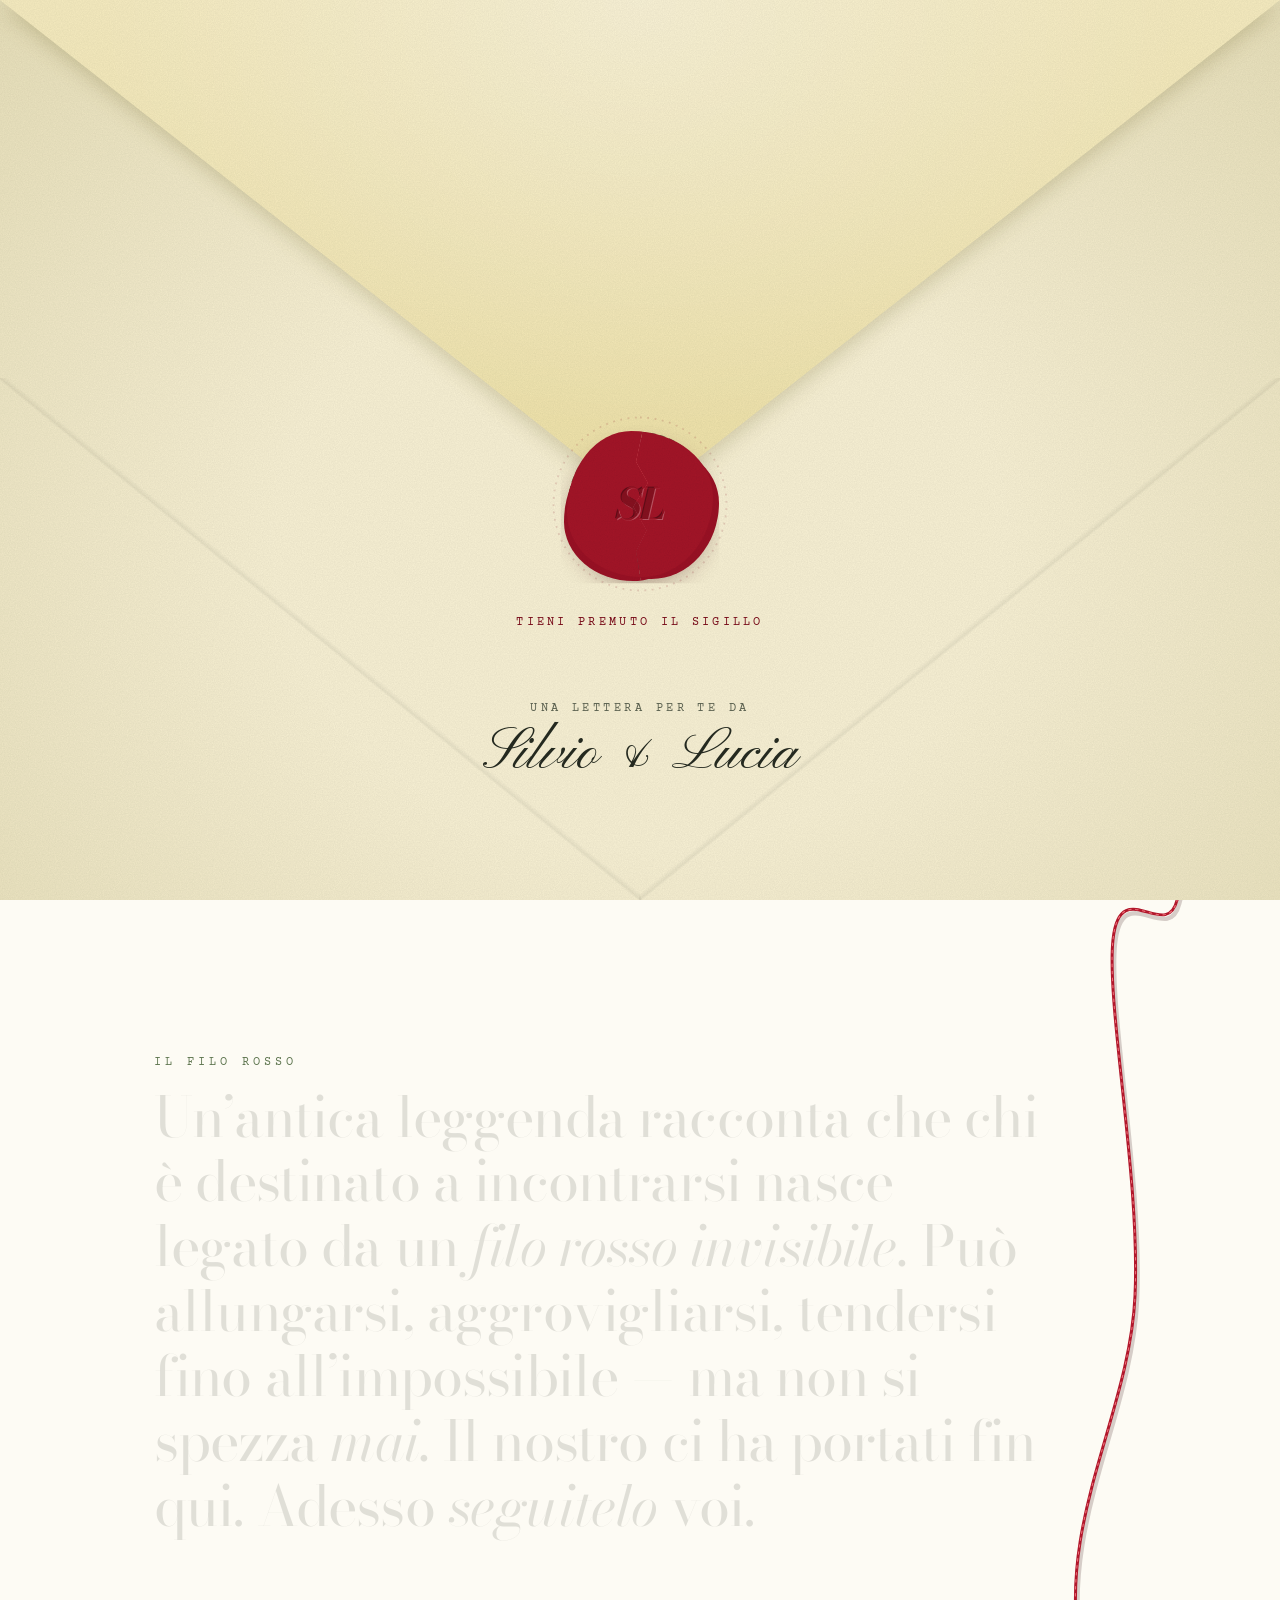
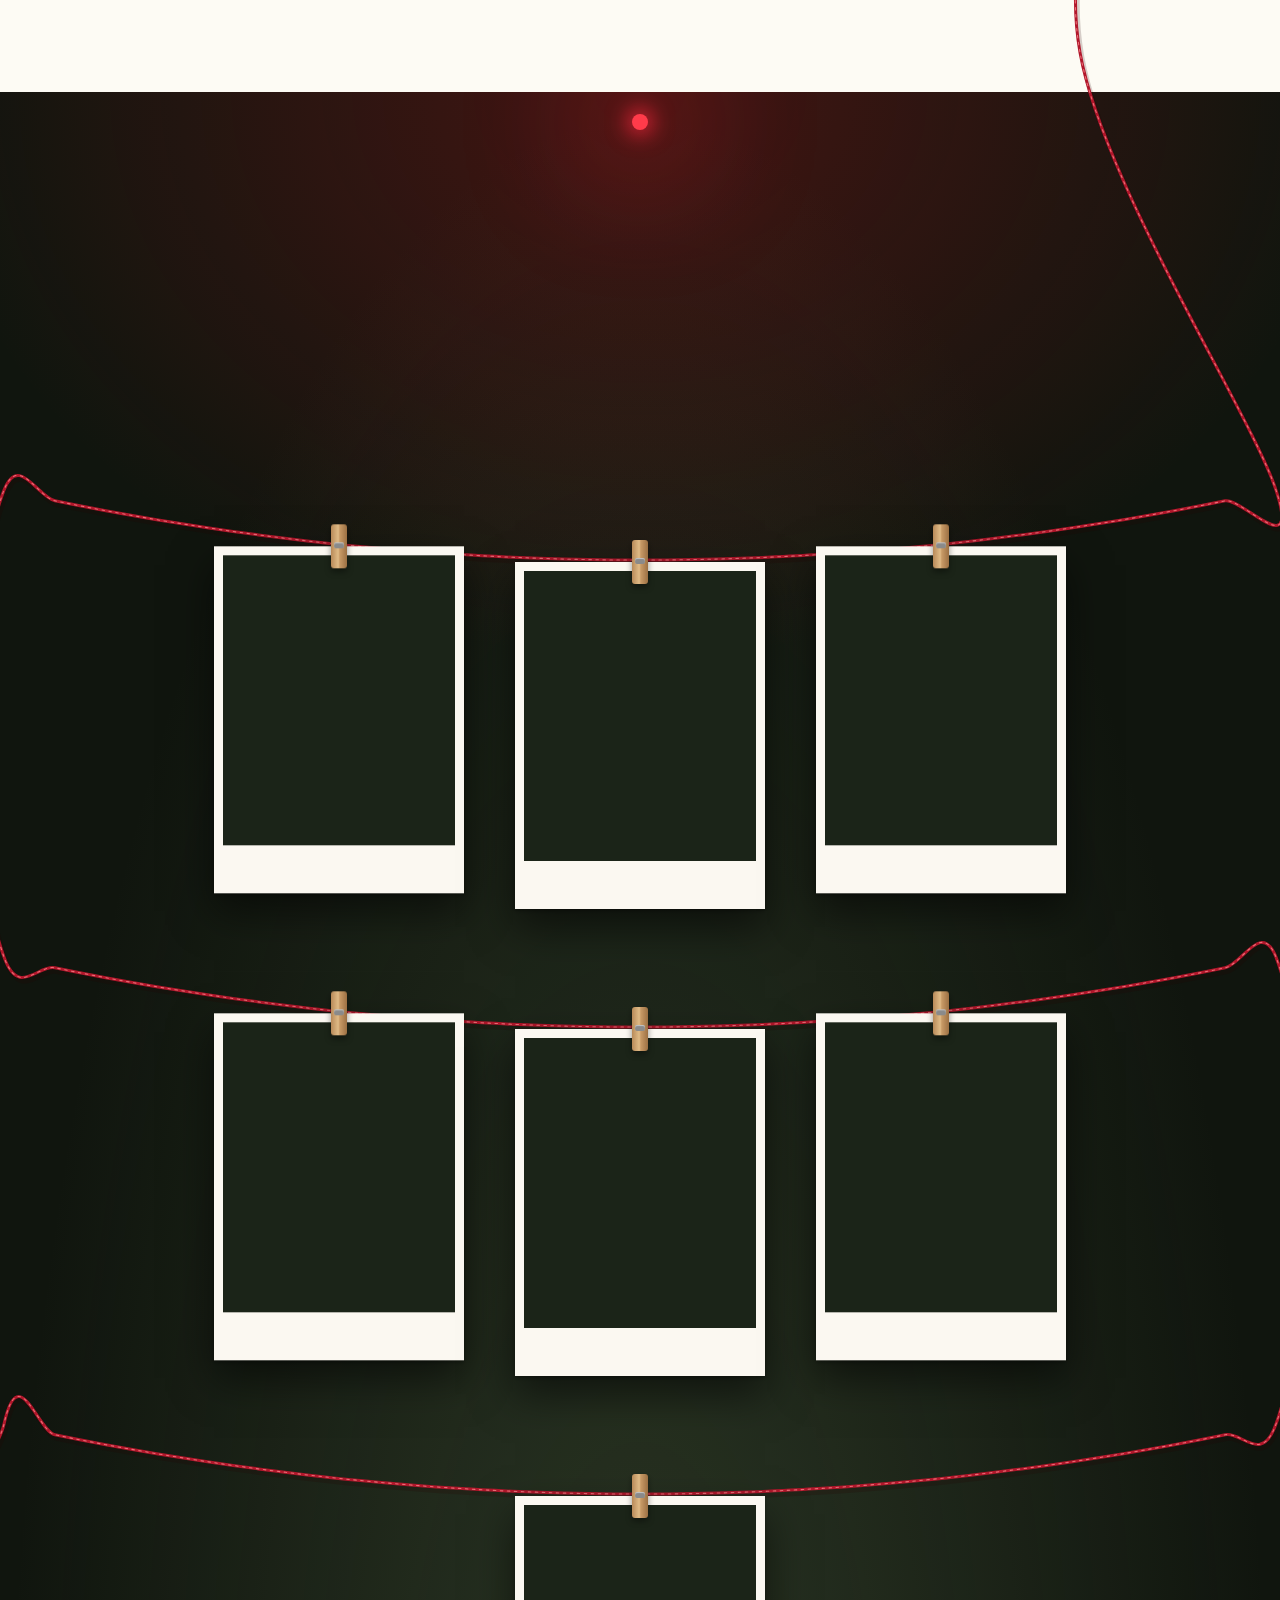
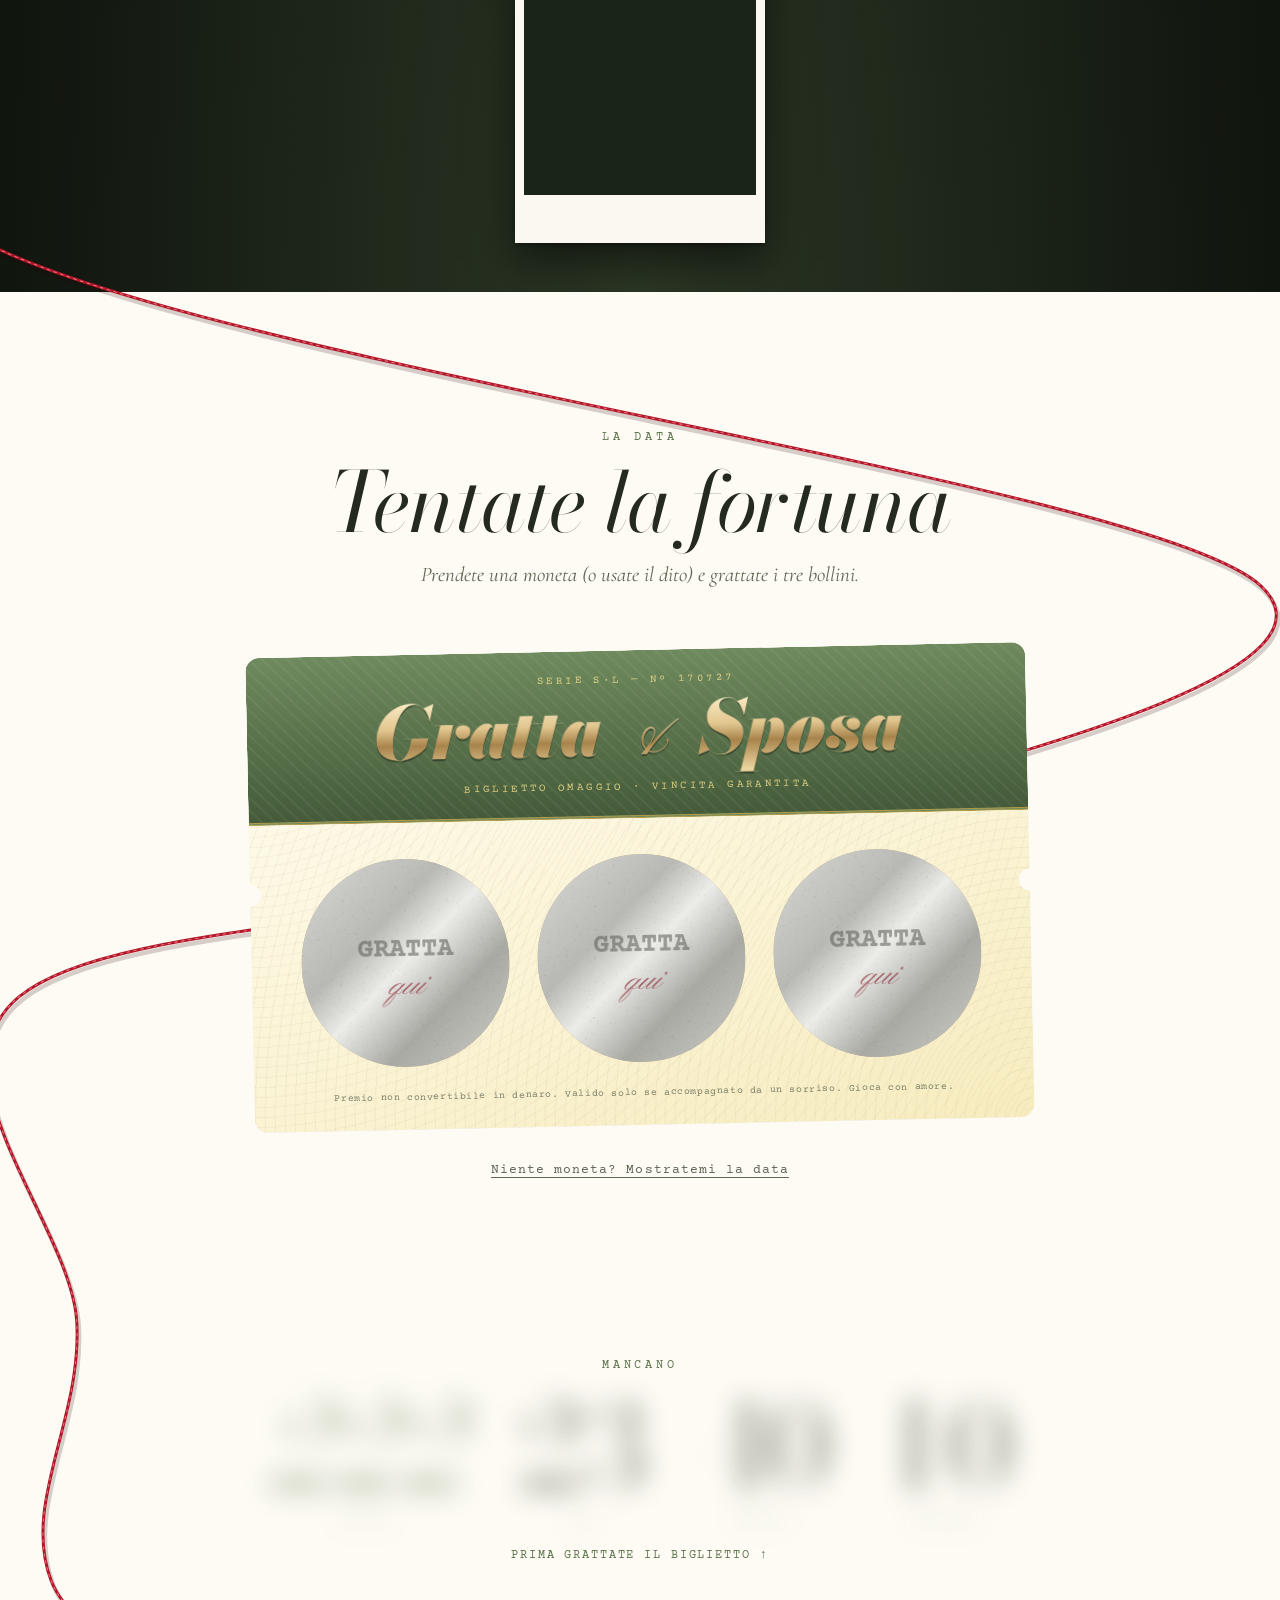
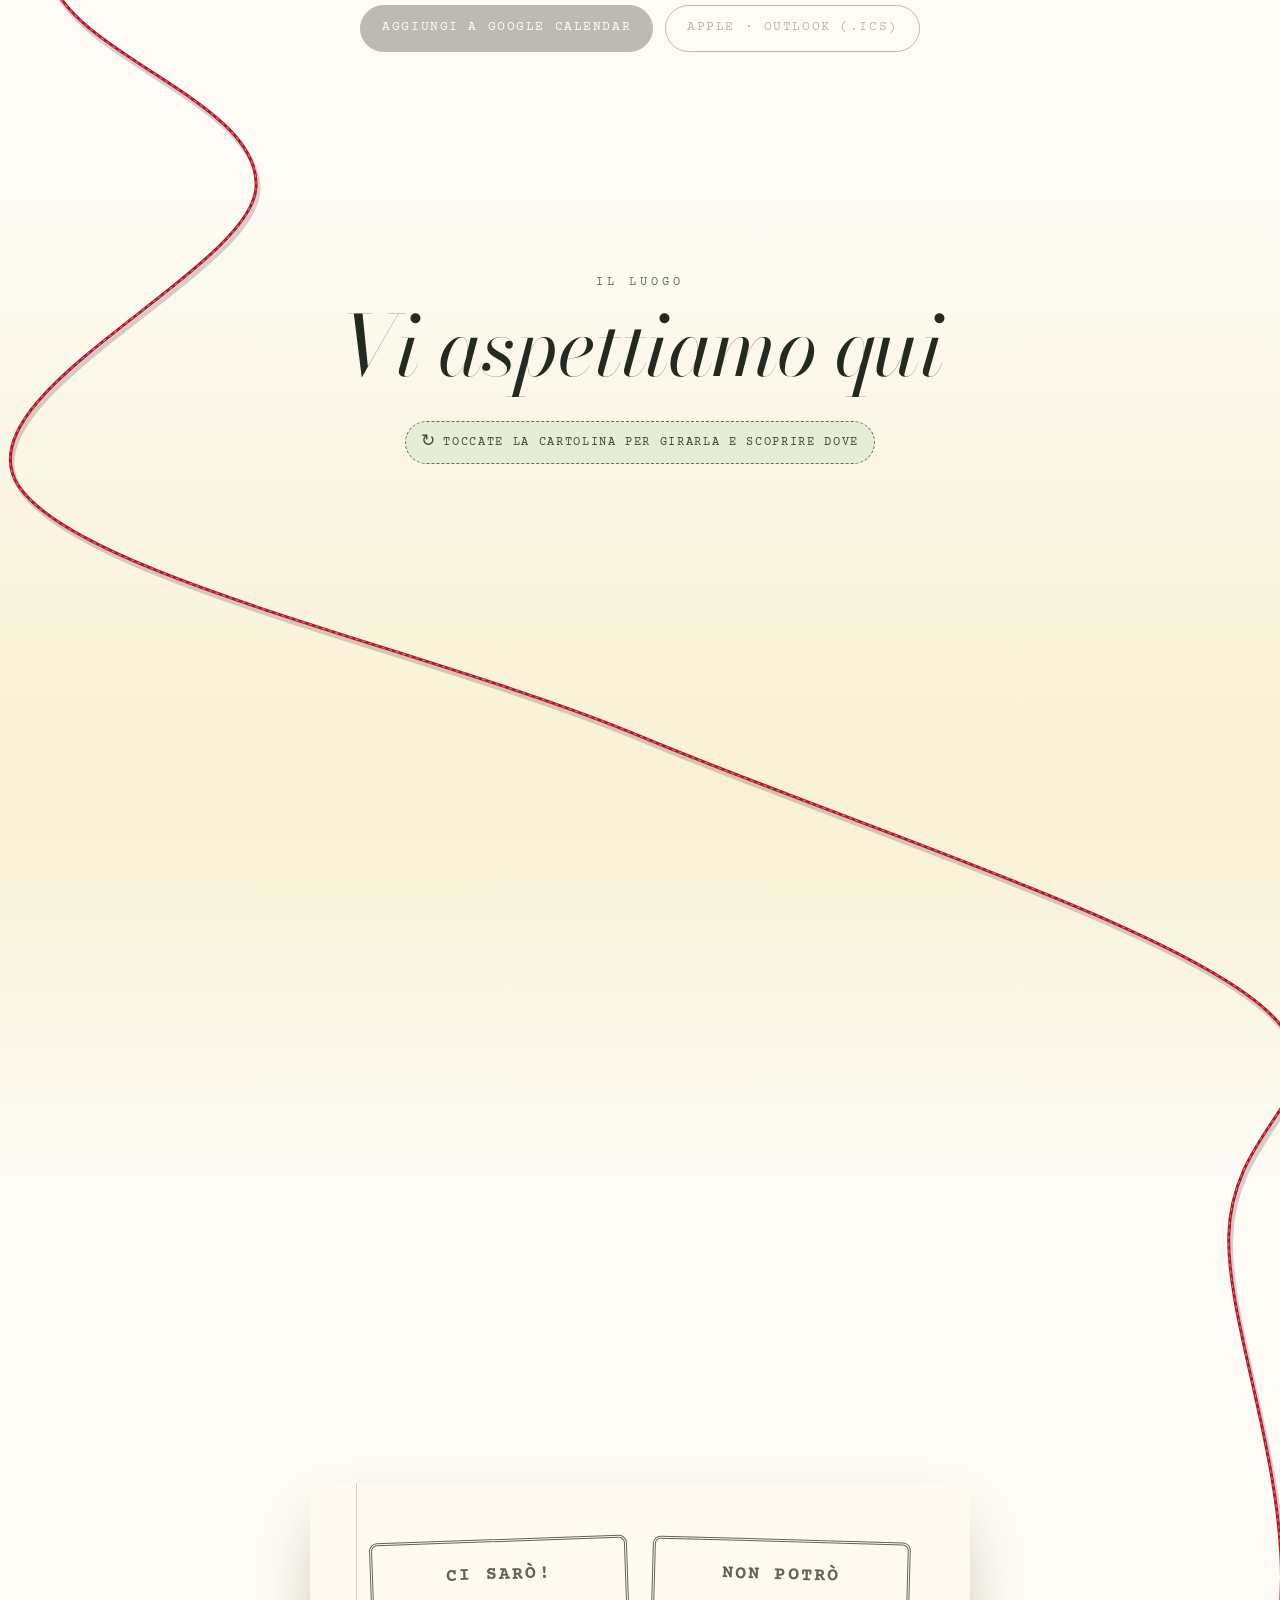
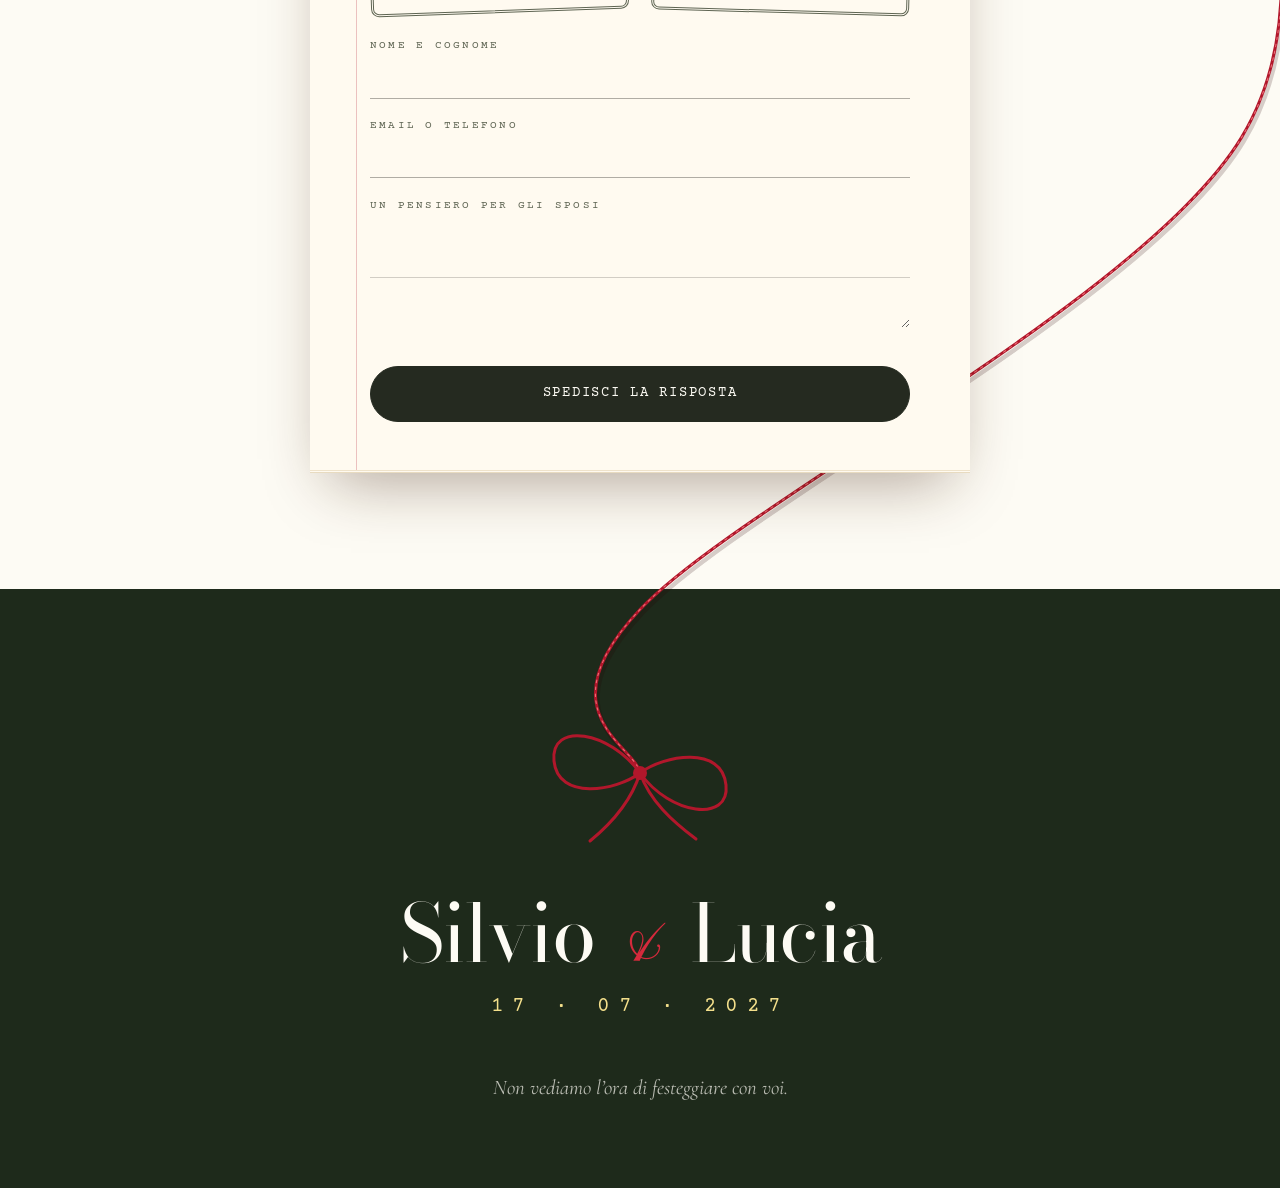
==== index.html @ 07597f7c "Foto vere, luogo a Melizzano, niente orario né scadenza RSVP - Sette foto di Silvio e Lucia nella ca" ====
<!doctype html>
<html lang="it">
<head>
  <meta charset="utf-8">
  <meta name="viewport" content="width=device-width, initial-scale=1, viewport-fit=cover">
  <title>Silvio &amp; Lucia · Save the Date</title>
  <meta name="description" content="Silvio e Lucia si sposano. Estate 2027: segnatevi la data, anzi… grattatela.">
  <meta name="theme-color" content="#140f0d">

  <meta property="og:type" content="website">
  <meta property="og:title" content="Silvio &amp; Lucia · Save the Date">
  <meta property="og:description" content="Un filo rosso ci ha portati fin qui. Seguitelo.">
  <meta property="og:url" content="https://alepiedi.github.io/matrimonio-silvio-lucia/">
  <meta property="og:image" content="https://alepiedi.github.io/matrimonio-silvio-lucia/assets/img/og-image.jpg">
  <meta property="og:image:width" content="1200">
  <meta property="og:image:height" content="630">
  <meta property="og:locale" content="it_IT">
  <meta name="twitter:card" content="summary_large_image">

  <link rel="icon" href="assets/img/favicon.svg" type="image/svg+xml">
  <link rel="preconnect" href="https://fonts.googleapis.com">
  <link rel="preconnect" href="https://fonts.gstatic.com" crossorigin>
  <link rel="stylesheet" href="https://fonts.googleapis.com/css2?family=Bodoni+Moda:ital,opsz,wght@0,6..96,400..900;1,6..96,400..900&family=Cormorant+Garamond:ital,wght@0,400;0,500;0,600;1,400;1,500&family=Courier+Prime:wght@400;700&family=Pinyon+Script&display=swap">
  <link rel="stylesheet" href="assets/css/style.css">

  <script src="assets/js/config.js"></script>
  <script src="assets/js/main.js" defer></script>
</head>
<body class="is-locked">

  <!-- ============ 0. BUSTA CON SIGILLO ============ -->
  <div class="intro" id="intro">
    <div class="envelope">
      <div class="envelope__pocket"></div>
      <div class="envelope__flap"></div>
    </div>

    <div class="intro__address">
      <span class="intro__to">Una lettera per te da</span>
      <span class="intro__from"><span data-bind="lui">Silvio</span> &amp; <span data-bind="lei">Lucia</span></span>
    </div>

    <button class="seal" id="seal" type="button" aria-label="Tieni premuto il sigillo per aprire l'invito">
      <svg class="seal__ring" viewBox="0 0 200 200" aria-hidden="true">
        <circle class="seal__ring-track" cx="100" cy="100" r="94" />
        <circle class="seal__ring-fill" id="sealRing" cx="100" cy="100" r="94" pathLength="1" />
      </svg>
      <span class="seal__half seal__half--l" aria-hidden="true"></span>
      <span class="seal__half seal__half--r" aria-hidden="true"></span>
    </button>

    <p class="intro__hint" id="introHint">Tieni premuto il sigillo</p>
  </div>

  <!-- chicchi di riso -->
  <canvas class="rice" id="rice" aria-hidden="true"></canvas>

  <main id="main">
    <!-- IL FILO ROSSO: disegnato via JS sopra tutta la pagina -->
    <svg class="thread" id="thread" aria-hidden="true">
      <defs>
        <mask id="threadMask" maskUnits="userSpaceOnUse">
          <path id="threadMaskPath" fill="none" stroke="#fff" stroke-width="14" stroke-linecap="round" />
        </mask>
      </defs>
      <g mask="url(#threadMask)">
        <path class="thread__shadow" id="threadShadow" />
        <path class="thread__base" id="threadBase" />
        <path class="thread__twist" id="threadTwist" />
      </g>
      <circle class="thread__tip" id="threadTip" r="4" />
    </svg>

    <!-- ============ 1. HERO ============ -->
    <section class="hero" id="top" data-thread="-0.03,0.34; 0.12,0.40">
      <canvas class="hero__dust" id="dust" aria-hidden="true"></canvas>

      <p class="eyebrow reveal-hero">Save the date · Estate <span data-bind="anno">2027</span></p>

      <h1 class="hero__names">
        <span class="name name--lui" data-split data-bind="lui">Silvio</span>
        <span class="amp" aria-label="e">&amp;</span>
        <span class="amp__loop" aria-hidden="true" data-thread="0.0,0.9; 0.5,1.0; 0.95,0.55; 0.55,0.0; 0.12,0.4; 0.55,0.95; 1.3,1.0"></span>
        <span class="name name--lei" data-split data-bind="lei">Lucia</span>
      </h1>

      <p class="hero__tag reveal-hero">Segnatevi una data.<br><em>Anzi, grattatela.</em></p>

      <a class="scroll-cue reveal-hero" href="#filo" aria-label="Scorri">
        <span>Seguite il filo</span>
        <i></i>
      </a>
      <span class="hero__exit" data-thread="0.5,0.2; 0.5,1"></span>
    </section>

    <!-- ============ 2. LA LEGGENDA ============ -->
    <section class="legend" id="filo" data-thread="0.93,0.05; 0.95,0.5; 0.9,0.95">
      <p class="kicker">Il filo rosso</p>
      <p class="legend__text" id="legendText">Un’antica leggenda racconta che chi è destinato a incontrarsi nasce legato da un filo rosso invisibile. Può allungarsi, aggrovigliarsi, tendersi fino all’impossibile — ma non si spezza mai. Il nostro ci ha portati fin qui. Adesso seguitelo voi.</p>
    </section>

    <!-- ============ 3. CAMERA OSCURA ============ -->
    <section class="darkroom" id="foto">
      <div class="darkroom__lamp" aria-hidden="true"></div>
      <header class="section-head">
        <p class="kicker">Camera oscura</p>
        <h2>Sviluppo in corso<span class="dots">…</span></h2>
        <p class="section-sub">Scorrete piano: i ricordi hanno bisogno di tempo per venire fuori.</p>
      </header>
      <div class="line" id="line" data-thread-gallery></div>
    </section>

    <!-- ============ 4. GRATTA & SPOSA ============ -->
    <section class="luck" id="data" data-thread="0.985,0.3; 0.5,0.58; 0.015,0.72">
      <header class="section-head">
        <p class="kicker">La data</p>
        <h2>Tentate la fortuna</h2>
        <p class="section-sub">Prendete una moneta (o usate il dito) e grattate i tre bollini.</p>
      </header>

      <div class="ticket" id="ticket">
        <div class="ticket__head">
          <span class="ticket__serial">Serie S·L — Nº <span data-bind="serial">170727</span></span>
          <span class="ticket__brand">Gratta <i>&amp;</i> Sposa</span>
          <span class="ticket__price">Biglietto omaggio · vincita garantita</span>
        </div>

        <div class="ticket__spots">
          <div class="spot" data-spot>
            <div class="spot__prize"><small>giorno</small><strong data-bind="giorno">17</strong><em data-bind="settimana">sabato</em></div>
            <canvas aria-hidden="true"></canvas>
          </div>
          <div class="spot" data-spot>
            <div class="spot__prize"><small>mese</small><strong data-bind="mese">luglio</strong><em>d’estate</em></div>
            <canvas aria-hidden="true"></canvas>
          </div>
          <div class="spot" data-spot>
            <div class="spot__prize"><small>anno</small><strong data-bind="anno">2027</strong><em>per sempre</em></div>
            <canvas aria-hidden="true"></canvas>
          </div>
        </div>

        <div class="ticket__win" id="ticketWin" aria-live="polite">
          <span class="ticket__win-big">Hai vinto!</span>
          <span class="ticket__win-small">Un invito al nostro matrimonio · <span data-bind="dataLunga">sabato 17 luglio 2027</span></span>
        </div>

        <p class="ticket__foot">Premio non convertibile in denaro. Valido solo se accompagnato da un sorriso. Gioca con amore.</p>
      </div>

      <button class="link-btn" type="button" id="revealAll">Niente moneta? Mostratemi la data</button>
    </section>

    <!-- ============ 5. COUNTDOWN ============ -->
    <section class="countdown is-locked" id="countdown" data-thread="0.06,0.1; 0.04,0.6; 0.2,1">
      <p class="kicker">Mancano</p>
      <div class="cd" aria-live="off">
        <div class="cd__unit"><span class="cd__num" id="cdD">000</span><small>giorni</small></div>
        <div class="cd__unit"><span class="cd__num" id="cdH">00</span><small>ore</small></div>
        <div class="cd__unit"><span class="cd__num" id="cdM">00</span><small>minuti</small></div>
        <div class="cd__unit"><span class="cd__num" id="cdS">00</span><small>secondi</small></div>
      </div>
      <p class="cd__lock">Prima grattate il biglietto ↑</p>
      <div class="cal-btns">
        <a class="btn" id="gcal" target="_blank" rel="noopener">Aggiungi a Google Calendar</a>
        <button class="btn btn--ghost" type="button" id="ics">Apple · Outlook (.ics)</button>
      </div>
    </section>

    <!-- ============ 6. CARTOLINA ============ -->
    <section class="place" id="luogo" data-thread="0.015,0.3; 0.5,0.55; 0.985,0.82">
      <header class="section-head">
        <p class="kicker">Il luogo</p>
        <h2>Vi aspettiamo qui</h2>
      </header>

      <p class="hint hint--top" id="postcardHint"><span class="hint__icon" aria-hidden="true">↻</span> Toccate la cartolina per girarla e scoprire dove</p>

      <div class="postcard" id="postcard" tabindex="0" role="button" aria-pressed="false" aria-label="Gira la cartolina">
        <div class="postcard__inner">
          <div class="postcard__face postcard__front">
            <div class="pc-sky" aria-hidden="true">
              <span class="pc-sun"></span>
              <svg class="pc-hills" viewBox="0 0 600 200" preserveAspectRatio="xMidYMax slice">
                <path d="M0 120 Q80 70 160 105 T320 95 T470 80 T600 100 V200 H0Z" fill="#e9da8c" opacity=".8"/>
                <path d="M0 150 Q100 105 210 140 T420 130 T600 140 V200 H0Z" fill="#a9bd8e"/>
                <g class="pc-houses">
                  <rect x="298" y="110" width="20" height="34" fill="#f1cf4f"/><path d="M295 111 L308 98 L321 111Z" fill="#c8713f"/>
                  <rect x="318" y="118" width="40" height="26" fill="#f5d866"/><path d="M314 119 L338 102 L362 119Z" fill="#c8713f"/>
                  <rect x="358" y="124" width="30" height="20" fill="#efc945"/><path d="M355 125 L373 112 L391 125Z" fill="#b9663a"/>
                  <g fill="#5f7650"><rect x="304" y="118" width="7" height="8"/><rect x="326" y="126" width="7" height="8"/><rect x="343" y="126" width="7" height="8"/><rect x="333" y="134" width="9" height="10"/><rect x="368" y="130" width="8" height="7"/></g>
                </g>
                <path d="M0 175 Q140 150 290 172 T600 168 V200 H0Z" fill="#6f8a5e"/>
                <g fill="#3e5034"><path d="M470 168 q4 -46 8 0z"/><path d="M486 170 q4 -58 8 0z"/><path d="M110 176 q4 -40 8 0z"/><path d="M262 150 q4 -44 8 0z"/></g>
              </svg>
            </div>
            <span class="pc-greet" data-bind="salutiDa">Saluti dalle</span>
            <span class="pc-city" data-bind="saluti">Case Gialle</span>
            <span class="pc-venue" data-bind="citta">Melizzano</span>
            <span class="pc-turn" aria-hidden="true">girami ↻</span>
          </div>

          <div class="postcard__face postcard__back">
            <div class="pc-msg">
              <p>Cari amici,</p>
              <p>qui si mangia bene, si balla fino a tardi e, soprattutto, ci si sposa. Manchi solo tu.</p>
              <p class="pc-sign"><span data-bind="lui">Silvio</span> &amp; <span data-bind="lei">Lucia</span></p>
            </div>
            <div class="pc-side">
              <div class="pc-stamp" aria-hidden="true"><span>S&amp;L</span><small>2027</small></div>
              <div class="pc-postmark" aria-hidden="true"><span data-bind="timbro">17 LUG 2027</span></div>
              <div class="pc-addr">
                <span data-bind="luogoNome">Le Case Gialle</span>
                <span data-bind="indirizzo">Melizzano (BN)</span>
                <span id="pcOra">ore <span data-bind="ora">16:30</span></span>
              </div>
              <a class="btn btn--small" data-bind-href="maps" target="_blank" rel="noopener" id="mapsLink">Apri in Maps</a>
            </div>
            <span class="pc-turn pc-turn--back" aria-hidden="true">↺ torna davanti</span>
          </div>
        </div>
      </div>
    </section>

    <!-- ============ 7. RSVP ============ -->
    <section class="rsvp" id="rsvp" data-thread="0.96,0.05; 0.97,0.55; 0.5,1.02">
      <header class="section-head">
        <p class="kicker">R.S.V.P.</p>
        <h2>Ci sarai?</h2>
        <p class="section-sub" id="rsvpBy">Fatecelo sapere entro il <strong data-bind="entro">31 marzo 2027</strong>.</p>
      </header>

      <form class="letter" id="rsvpForm" novalidate>
        <p class="letter__already" id="rsvpAlready" hidden>Hai già risposto: puoi inviare di nuovo per modificare la tua risposta.</p>

        <fieldset class="choice">
          <legend class="sr-only">Parteciperai?</legend>
          <label class="stamp-choice stamp-choice--yes">
            <input type="radio" name="partecipa" value="si" required>
            <span>Ci sarò!</span>
          </label>
          <label class="stamp-choice stamp-choice--no">
            <input type="radio" name="partecipa" value="no">
            <span>Non potrò</span>
          </label>
        </fieldset>

        <label class="field">
          <span>Nome e cognome</span>
          <input name="nome" type="text" autocomplete="name" required>
        </label>
        <label class="field">
          <span>Email o telefono</span>
          <input name="contatto" type="text" autocomplete="email" required>
        </label>

        <div class="if-yes" id="ifYes">
          <div class="if-yes-inner">
          <label class="field">
            <span>Allergie, intolleranze, menù speciali</span>
            <input name="allergie" type="text">
          </label>
          </div>
        </div>

        <label class="field">
          <span>Un pensiero per gli sposi</span>
          <textarea name="messaggio" rows="3"></textarea>
        </label>

        <input class="hp" type="text" name="_gotcha" tabindex="-1" autocomplete="off" aria-hidden="true">

        <p class="letter__error" id="rsvpError" role="alert" hidden></p>
        <button class="btn btn--send" type="submit" id="rsvpSend">Spedisci la risposta</button>

        <div class="postmark" aria-hidden="true">
          <svg viewBox="0 0 200 200">
            <defs><path id="pmCircle" d="M100 100 m-72 0 a72 72 0 1 1 144 0 a72 72 0 1 1 -144 0"/></defs>
            <circle cx="100" cy="100" r="92" fill="none" stroke="currentColor" stroke-width="5"/>
            <circle cx="100" cy="100" r="58" fill="none" stroke="currentColor" stroke-width="3"/>
            <text font-size="17" letter-spacing="3" fill="currentColor"><textPath href="#pmCircle">POSTE DEL CUORE · S &amp; L · 2027 ·</textPath></text>
            <text x="100" y="108" text-anchor="middle" font-size="24" font-weight="700" fill="currentColor">RICEVUTO</text>
          </svg>
        </div>
      </form>

      <div class="rsvp__done" id="rsvpDone" hidden>
        <p class="rsvp__done-big" id="rsvpDoneBig">Evviva!</p>
        <p class="rsvp__done-text" id="rsvpDoneText"></p>
        <button class="link-btn" type="button" id="rsvpAgain">Modifica la risposta</button>
      </div>
    </section>

    <!-- ============ 8. IL NODO ============ -->
    <footer class="finale" id="fine">
      <svg class="knot" id="knot" viewBox="0 0 240 160" aria-hidden="true" data-thread="0.5,0.52">
        <path pathLength="1" d="M120 82 C 90 40, 30 30, 34 70 C 38 110, 96 100, 120 82 C 144 64, 202 54, 206 94 C 210 132, 150 124, 120 82" />
        <path pathLength="1" d="M120 82 C 112 108, 92 132, 70 150" />
        <path pathLength="1" d="M120 82 C 130 110, 152 130, 176 148" />
        <circle cx="120" cy="82" r="7" />
      </svg>
      <p class="finale__names"><span data-bind="lui">Silvio</span> <i>&amp;</i> <span data-bind="lei">Lucia</span></p>
      <p class="finale__date" data-bind="dataPunti">17 · 07 · 2027</p>
      <p class="finale__small">Non vediamo l’ora di festeggiare con voi.</p>
    </footer>
  </main>
</body>
</html>
---- assets/css/style.css ----
/* ==========================================================================
   Silvio & Lucia — "Il filo rosso"
   ========================================================================== */

:root {
  /* Colori del matrimonio: bianco, giallino, verdolino. Il rosso resta solo al filo (e alla ceralacca). */
  --paper: #fdfbf4;        /* bianco caldo */
  --paper-2: #f8f1d4;      /* giallino chiaro */
  --paper-3: #efe2a8;      /* giallino */
  --butter: #f3df8b;       /* giallo burro */
  --sage-soft: #e5ecd8;    /* verdolino chiaro */
  --sage: #b9cb9f;         /* verdolino */
  --accent: #5f7650;       /* verde salvia scuro, per testi e dettagli */
  --accent-deep: #3e5034;
  --ink: #252a20;
  --ink-soft: #5f6553;
  --red: #b1172b;
  --red-deep: #7d0d1b;
  --red-bright: #d42a3c;
  --gold: #b49a45;
  --gold-light: #f3df8b;
  --dark: #1e2a1b;         /* verde bosco */

  --f-display: "Bodoni Moda", "Didot", "Bodoni 72", Georgia, serif;
  --f-body: "Cormorant Garamond", Garamond, Georgia, serif;
  --f-script: "Pinyon Script", "Snell Roundhand", cursive;
  --f-type: "Courier Prime", "Courier New", monospace;

  --gutter: clamp(16px, 5vw, 64px);
  --ease-out: cubic-bezier(.16, 1, .3, 1);
  --ease-in-out: cubic-bezier(.7, 0, .3, 1);

  color-scheme: light;
}

*, *::before, *::after { box-sizing: border-box; }

html { -webkit-text-size-adjust: 100%; scroll-behavior: smooth; }

body {
  margin: 0;
  background: var(--paper);
  color: var(--ink);
  font-family: var(--f-body);
  font-size: clamp(1.1rem, 1rem + .4vw, 1.3rem);
  line-height: 1.5;
  overflow-x: hidden;
  -webkit-font-smoothing: antialiased;
}

body.is-locked { overflow: hidden; height: 100vh; height: 100svh; }

/* grana della carta su tutto */
body::after {
  content: "";
  position: fixed;
  inset: 0;
  pointer-events: none;
  z-index: 300;
  opacity: .07;
  mix-blend-mode: multiply;
  background-image: url("data:image/svg+xml,%3Csvg xmlns='http://www.w3.org/2000/svg' width='220' height='220'%3E%3Cfilter id='n'%3E%3CfeTurbulence type='fractalNoise' baseFrequency='.85' numOctaves='3' stitchTiles='stitch'/%3E%3CfeColorMatrix values='0 0 0 0 0 0 0 0 0 0 0 0 0 0 0 0 0 0 1 0'/%3E%3C/filter%3E%3Crect width='100%25' height='100%25' filter='url(%23n)'/%3E%3C/svg%3E");
}

img { max-width: 100%; display: block; }
a { color: inherit; }
button { font: inherit; color: inherit; }

.sr-only {
  position: absolute; width: 1px; height: 1px; padding: 0; margin: -1px;
  overflow: hidden; clip: rect(0 0 0 0); white-space: nowrap; border: 0;
}

main { position: relative; overflow-x: clip; }

/* ---------- elementi comuni ---------- */
.kicker {
  font-family: var(--f-type);
  font-size: .78rem;
  letter-spacing: .32em;
  text-transform: uppercase;
  color: var(--accent);
  margin: 0 0 .8rem;
}

h2 {
  font-family: var(--f-display);
  font-weight: 400;
  font-style: italic;
  font-size: clamp(2.6rem, 2rem + 4vw, 5.4rem);
  line-height: 1;
  letter-spacing: -.02em;
  margin: 0;
}

.section-head { text-align: center; position: relative; z-index: 2; padding: 0 var(--gutter); }
.section-sub { color: var(--ink-soft); font-style: italic; max-width: 34rem; margin: 1rem auto 0; }

.btn {
  display: inline-flex; align-items: center; justify-content: center; gap: .5em;
  padding: .95em 1.6em;
  background: var(--ink);
  color: var(--paper);
  border: 1px solid var(--ink);
  border-radius: 999px;
  font-family: var(--f-type);
  font-size: .82rem;
  letter-spacing: .12em;
  text-transform: uppercase;
  text-decoration: none;
  cursor: pointer;
  transition: transform .3s var(--ease-out), background .3s, color .3s;
}
.btn:hover { transform: translateY(-2px); background: var(--accent); border-color: var(--accent); }
.btn--ghost { background: transparent; color: var(--ink); }
.btn--ghost:hover { color: var(--paper); }
.btn--small { padding: .7em 1.2em; font-size: .72rem; }

.link-btn {
  background: none; border: 0; padding: .4em 0;
  font-family: var(--f-type); font-size: .8rem; letter-spacing: .08em;
  color: var(--ink-soft);
  text-decoration: underline; text-underline-offset: 4px;
  cursor: pointer;
  position: relative; z-index: 2;
}
.link-btn:hover { color: var(--accent); }

:focus-visible { outline: 2px dashed var(--accent); outline-offset: 4px; }

/* ==========================================================================
   0. INTRO — busta e ceralacca
   ========================================================================== */
.intro {
  position: fixed;
  inset: 0;
  z-index: 100;
  display: grid;
  place-items: center;
  background: var(--paper-2);
  overflow: hidden;
  user-select: none;
  -webkit-user-select: none;
  -webkit-touch-callout: none;
  transition: transform 1.2s var(--ease-in-out) .85s, opacity .6s ease 1.6s;
}
.intro.is-opening { transform: translateY(104%); }
.intro.is-opening { opacity: 0; }

.envelope { position: absolute; inset: 0; perspective: 1400px; }

.envelope__pocket {
  position: absolute; inset: 0;
  background:
    linear-gradient(to top right, transparent 49.7%, rgba(0,0,0,.06) 50%, transparent 50.6%) left bottom / 50.1% 58% no-repeat,
    linear-gradient(to top left, transparent 49.7%, rgba(0,0,0,.06) 50%, transparent 50.6%) right bottom / 50.1% 58% no-repeat,
    radial-gradient(ellipse at 50% 60%, transparent 40%, rgba(150,135,50,.16) 100%),
    var(--paper-2);
}

.envelope__flap {
  position: absolute; inset: 0 0 auto 0;
  height: 56%;
  transform-origin: 50% 0;
  transform-style: preserve-3d;
  filter: drop-shadow(0 6px 10px rgba(90,80,20,.22));
  transition: transform 1s var(--ease-in-out) .3s;
  z-index: 1;
}
.envelope__flap::before {
  content: "";
  position: absolute; inset: 0;
  clip-path: polygon(0 0, 100% 0, 50% 100%);
  background:
    radial-gradient(ellipse at 50% 0, rgba(255,255,255,.35), transparent 60%),
    linear-gradient(180deg, #f6ecc0, var(--paper-3));
}
.intro.is-opening .envelope__flap { transform: rotateX(178deg); }

.intro__address {
  position: absolute;
  left: 50%; bottom: 12%;
  transform: translateX(-50%);
  text-align: center;
  z-index: 2;
  width: min(90vw, 520px);
}
.intro__to {
  display: block;
  font-family: var(--f-type); font-size: .72rem; letter-spacing: .3em; text-transform: uppercase;
  color: var(--ink-soft);
}
.intro__from {
  display: block;
  font-family: var(--f-script);
  font-size: clamp(2.4rem, 8vw, 3.6rem);
  line-height: 1.3;
  color: var(--ink);
}

.seal {
  position: absolute;
  left: 50%; top: 56%;
  width: 132px; height: 132px;
  margin: -66px 0 0 -66px;
  padding: 0; border: 0; background: none;
  border-radius: 50%;
  cursor: pointer;
  z-index: 3;
  touch-action: none;
  -webkit-tap-highlight-color: transparent;
  animation: sealPulse 2.6s ease-in-out infinite;
}
.intro.is-holding .seal, .intro.is-opening .seal { animation: none; }

@keyframes sealPulse {
  0%, 100% { transform: scale(1); }
  50% { transform: scale(1.04); }
}

.seal__ring {
  position: absolute; left: 50%; top: 50%;
  width: 184px; height: 184px;
  margin: -92px 0 0 -92px;
  transform: rotate(-90deg);
  overflow: visible;
  pointer-events: none;
}
.seal__ring-track { fill: none; stroke: rgba(125,13,27,.15); stroke-width: 2; stroke-dasharray: 2 6; }
.seal__ring-fill {
  fill: none; stroke: var(--red); stroke-width: 3; stroke-linecap: round;
  stroke-dasharray: 1; stroke-dashoffset: 1;
}
.intro.is-opening .seal__ring { opacity: 0; transition: opacity .2s; }

.seal__half {
  position: absolute; inset: 0;
  border-radius: 50% 47% 52% 49% / 49% 53% 47% 51%;
  background:
    radial-gradient(circle at 34% 28%, #ec6070 0%, #c21d33 26%, #9a1024 58%, #6a0816 100%);
  box-shadow:
    inset 0 0 0 11px rgba(0,0,0,.07),
    inset 0 0 0 13px rgba(255,255,255,.10),
    inset -7px -9px 16px rgba(0,0,0,.38),
    inset 7px 7px 14px rgba(255,255,255,.2),
    0 12px 26px rgba(60,10,10,.45);
  transition: transform 1.2s cubic-bezier(.45,0,.8,.4), opacity 1.2s;
}
.seal__half::before {
  /* colatura irregolare della cera */
  content: "";
  position: absolute; inset: -7px;
  border-radius: 44% 56% 49% 51% / 56% 45% 55% 44%;
  background: #a31427;
  z-index: -1;
  box-shadow: 10px 6px 0 -4px #9a1024, -8px 9px 0 -5px #9a1024;
}
.seal__half::after {
  content: attr(data-mono);
  position: absolute; inset: 0;
  display: grid; place-items: center;
  font-family: var(--f-display);
  font-style: italic; font-weight: 700;
  font-size: 2.6rem;
  letter-spacing: -.04em;
  color: #86101f;
  text-shadow: 1px 1px 0 rgba(255,255,255,.28), -1px -1px 0 rgba(0,0,0,.4);
}
.seal__half--l { clip-path: polygon(-10% -10%, 53% -10%, 47% 18%, 56% 34%, 45% 52%, 55% 70%, 47% 86%, 51% 110%, -10% 110%); }
.seal__half--r { clip-path: polygon(53% -10%, 110% -10%, 110% 110%, 51% 110%, 47% 86%, 55% 70%, 45% 52%, 56% 34%, 47% 18%); }

.intro.is-opening .seal__half--l { transform: translate(-70px, 115vh) rotate(-70deg); }
.intro.is-opening .seal__half--r { transform: translate(60px, 115vh) rotate(55deg); transition-delay: .06s; }

.intro__hint {
  position: absolute;
  left: 0; right: 0; top: calc(56% + 110px);
  text-align: center;
  font-family: var(--f-type); font-size: .74rem; letter-spacing: .28em; text-transform: uppercase;
  color: var(--red-deep);
  z-index: 3;
  margin: 0;
  transition: opacity .3s;
}
.intro.is-opening .intro__hint { opacity: 0; }
.intro__hint.is-nudge { animation: nudge .5s; }
@keyframes nudge {
  20%, 60% { transform: translateX(-6px); }
  40%, 80% { transform: translateX(6px); }
}

/* ==========================================================================
   FILO ROSSO
   ========================================================================== */
.thread {
  position: absolute;
  left: 0; top: 0;
  width: 100%;
  pointer-events: none;
  z-index: 1;
  overflow: visible;
}
.thread path { fill: none; stroke-linecap: round; stroke-linejoin: round; }
.thread__shadow { stroke: rgba(40, 0, 5, .18); stroke-width: 4.5; transform: translate(2px, 4px); }
.thread__base { stroke: var(--red); stroke-width: 3; }
.thread__twist { stroke: #ff8a8f; stroke-width: 1.1; stroke-dasharray: 2.5 4.5; opacity: .75; }
.thread__tip {
  fill: var(--red-bright);
  filter: drop-shadow(0 0 6px rgba(212, 42, 60, .8));
  opacity: 0;
  transition: opacity .4s;
}
body.is-open .thread__tip { opacity: 1; }
body.is-threaded-end .thread__tip { opacity: 0; }

/* ==========================================================================
   1. HERO
   ========================================================================== */
.hero {
  position: relative;
  min-height: 100vh;
  min-height: 100svh;
  padding: clamp(28px, 51px, 64px) var(--gutter) clamp(90px, 119px, 140px);
  display: flex;
  flex-direction: column;
  justify-content: center;
  background:
    radial-gradient(ellipse at 50% 40%, transparent 50%, rgba(170, 160, 70, .16) 100%),
    var(--paper);
  overflow: hidden;
}
.hero__dust { position: absolute; inset: 0; width: 100%; height: 100%; pointer-events: none; }

.eyebrow {
  position: relative; z-index: 2;
  text-align: center;
  font-family: var(--f-type);
  font-size: .8rem;
  letter-spacing: .4em;
  text-transform: uppercase;
  color: var(--ink-soft);
  margin: 0 0 18px;
}

.hero__names {
  position: relative; z-index: 2;
  margin: 0;
  font-family: var(--f-display);
  font-weight: 400;
  font-size: clamp(4.6rem, 20vw, 17rem);
  line-height: .86;
  letter-spacing: -.035em;
  display: grid;
  grid-template-columns: 1fr;
}
.name { display: block; white-space: nowrap; }
.name--lui { justify-self: start; padding-left: 2vw; }
.name--lei { justify-self: end; font-style: italic; padding-right: 2vw; }

.amp {
  position: relative;
  justify-self: center;
  font-family: var(--f-script);
  font-size: .9em;
  line-height: .62;
  color: var(--red);
  margin: -.06em 0 -.02em;
  opacity: 0;
  transform: scale(.6) rotate(-12deg);
  transition: opacity 1s ease 1.2s, transform 1.4s var(--ease-out) 1.2s;
}
.amp__loop {
  position: absolute;
  left: calc(50% - .5em); top: 36%;
  width: 1em; height: .34em;
  pointer-events: none;
}

.name .ch {
  display: inline-block;
  transform: translateY(105%) rotate(6deg);
  opacity: 0;
  transition: transform 1.3s var(--ease-out), opacity 1s ease;
  transition-delay: calc(var(--i) * 55ms + var(--d, 0ms));
}
.name { overflow: hidden; padding-bottom: .06em; margin-bottom: -.06em; }
.name--lei { --d: 380ms; }

body.is-open .name .ch { transform: none; opacity: 1; }
body.is-open .amp { opacity: 1; transform: none; }

.hero__tag {
  position: relative; z-index: 2;
  text-align: center;
  font-size: clamp(1.2rem, 1rem + 1vw, 1.7rem);
  line-height: 1.3;
  margin: 34px 0 0;
  color: var(--ink-soft);
}
.hero__tag em { color: var(--accent); }

.reveal-hero { opacity: 0; transform: translateY(14px); transition: opacity 1s ease, transform 1.2s var(--ease-out); }
body.is-open .reveal-hero { opacity: 1; transform: none; transition-delay: 1.5s; }
body.is-open .eyebrow.reveal-hero { transition-delay: .9s; }

.scroll-cue {
  position: absolute;
  left: 50%; bottom: clamp(18px, 34px, 36px);
  translate: -50% 0;
  display: flex; flex-direction: column; align-items: center; gap: 10px;
  font-family: var(--f-type); font-size: .7rem; letter-spacing: .3em; text-transform: uppercase;
  text-decoration: none;
  color: var(--ink-soft);
  z-index: 2;
}
.scroll-cue i {
  width: 1px; height: 46px;
  background: linear-gradient(var(--red), transparent);
  animation: cue 2s ease-in-out infinite;
  transform-origin: top;
}
@keyframes cue {
  0% { transform: scaleY(0); }
  50% { transform: scaleY(1); }
  100% { transform: scaleY(1); opacity: 0; }
}
.hero__exit { position: absolute; right: 8%; bottom: 0; width: 1px; height: 30%; }

/* ==========================================================================
   2. LEGGENDA
   ========================================================================== */
.legend {
  position: relative;
  padding: clamp(100px, 153px, 200px) var(--gutter);
  max-width: 1100px;
  margin: 0 auto;
}
.legend .kicker { position: relative; z-index: 2; }
.legend__text {
  position: relative; z-index: 2;
  font-family: var(--f-display);
  font-size: clamp(1.8rem, 1.1rem + 3vw, 3.9rem);
  line-height: 1.16;
  letter-spacing: -.015em;
  margin: 0;
  padding-right: clamp(20px, 6vw, 80px);
}
.legend__text .w { opacity: .13; transition: opacity .35s ease, color .35s; }
.legend__text .w.on { opacity: 1; }
.legend__text .w.hl { font-style: italic; } /* sempre corsivo: accendendosi cambia solo colore, non larghezza */
.legend__text .w.hl.on { color: var(--red); }

/* ==========================================================================
   3. CAMERA OSCURA
   ========================================================================== */
.darkroom {
  position: relative;
  background:
    radial-gradient(ellipse 80% 45% at 50% 0%, rgba(200, 20, 30, .28), transparent 70%),
    radial-gradient(ellipse at 50% 100%, rgba(95, 118, 80, .35), transparent 70%),
    #10150e;
  color: var(--paper);
  padding: clamp(110px, 136px, 180px) 0 clamp(90px, 119px, 160px);
  overflow: hidden;
}
.darkroom .kicker { color: var(--butter); }
.darkroom .section-sub { color: rgba(243, 234, 219, .6); }
.darkroom__lamp {
  position: absolute; left: 50%; top: 22px;
  width: 16px; height: 16px; margin-left: -8px;
  border-radius: 50%;
  background: #ff3b4a;
  box-shadow: 0 0 20px 6px rgba(255, 40, 60, .7), 0 0 120px 60px rgba(255, 30, 50, .18);
  animation: lamp 4s ease-in-out infinite;
}
@keyframes lamp { 50% { opacity: .75; } }
/* larghezza fissa: animo solo la parte visibile, così il titolo non va a capo a intermittenza */
.dots { display: inline-block; width: 1.1em; animation: dots 1.6s steps(4) infinite; }
@keyframes dots { 0% { clip-path: inset(0 100% 0 0); } 100% { clip-path: inset(0 0 0 0); } }

.line {
  position: relative;
  display: flex;
  flex-wrap: wrap;
  justify-content: center;
  column-gap: clamp(18px, 4vw, 56px);
  row-gap: clamp(80px, 11vw, 120px);
  padding: clamp(80px, 102px, 120px) var(--gutter) 0;
  max-width: 1280px;
  margin: 0 auto;
}

.photo {
  position: relative;
  z-index: 2;
  width: clamp(138px, 24vw, 250px);
  margin: 0;
}
.photo__hang { transform: translateY(var(--sag, 0px)); }
.photo__sway {
  transform-origin: 50% 0;
  will-change: transform;
  cursor: grab;
}
.clip {
  position: absolute;
  left: 50%; top: -22px;
  width: 16px; height: 44px;
  margin-left: -8px;
  border-radius: 3px;
  background: linear-gradient(90deg, #b88a59, #e0bb86 45%, #c89a66 55%, #9c7043);
  box-shadow: 0 3px 6px rgba(0,0,0,.4);
  z-index: 3;
}
.clip::after {
  content: ""; position: absolute; left: 3px; right: 3px; top: 18px; height: 6px;
  border-radius: 2px; background: #8a8a8a; box-shadow: inset 0 1px 1px rgba(255,255,255,.5);
}
.photo__frame {
  background: #fbf8f1;
  padding: 9px 9px 0;
  box-shadow: 0 18px 40px rgba(0,0,0,.55), 0 2px 4px rgba(0,0,0,.3);
}
.photo__img {
  aspect-ratio: 4 / 5;
  overflow: hidden;
  background: #1b2418;
}
.photo__img img {
  width: 100%; height: 100%;
  object-fit: cover;
  filter: invert(1) sepia(1) saturate(3) hue-rotate(-30deg) brightness(.35) contrast(1.4) blur(2px);
  transition: filter 3.8s cubic-bezier(.3, .1, .3, 1);
}
.photo.is-developed .photo__img img { filter: none; }
.photo figcaption {
  font-family: var(--f-script);
  font-size: clamp(1.05rem, .9rem + .6vw, 1.5rem);
  color: #3a2d25;
  text-align: center;
  line-height: 1;
  padding: 12px 4px 14px;
  opacity: 0;
  transition: opacity 1.5s ease 2.6s;
}
.photo.is-developed figcaption { opacity: 1; }

/* ==========================================================================
   4. GRATTA & SPOSA
   ========================================================================== */
.luck {
  position: relative;
  padding: clamp(110px, 136px, 180px) var(--gutter) clamp(60px, 85px, 110px);
  text-align: center;
}

.ticket {
  position: relative; z-index: 2;
  max-width: 780px;
  margin: clamp(40px, 60px, 70px) auto 26px;
  padding: 0 0 24px;
  background:
    repeating-radial-gradient(circle at 0 0, transparent 0 9px, rgba(168,132,76,.08) 9px 10px),
    repeating-radial-gradient(circle at 100% 100%, transparent 0 9px, rgba(95,118,80,.07) 9px 10px),
    linear-gradient(160deg, #fffdf2, #f7ecbf);
  border-radius: 14px;
  box-shadow: 0 30px 60px -20px rgba(60, 30, 10, .45), 0 0 0 1px rgba(168,132,76,.35);
  transform: rotate(-1.2deg);
  -webkit-mask:
    radial-gradient(circle 11px at 0 50%, transparent 98%, #000) left / 51% 100% no-repeat,
    radial-gradient(circle 11px at 100% 50%, transparent 98%, #000) right / 51% 100% no-repeat;
          mask:
    radial-gradient(circle 11px at 0 50%, transparent 98%, #000) left / 51% 100% no-repeat,
    radial-gradient(circle 11px at 100% 50%, transparent 98%, #000) right / 51% 100% no-repeat;
}

.ticket__head {
  display: grid;
  gap: 4px;
  padding: 22px 20px 20px;
  background:
    repeating-linear-gradient(45deg, rgba(255,255,255,.05) 0 2px, transparent 2px 9px),
    linear-gradient(180deg, #6f8a5e, #445a39);
  color: var(--gold-light);
  border-radius: 14px 14px 0 0;
  border-bottom: 3px double var(--gold);
}
.ticket__serial, .ticket__price {
  font-family: var(--f-type);
  font-size: .68rem;
  letter-spacing: .22em;
  text-transform: uppercase;
  opacity: .85;
}
.ticket__brand {
  font-family: var(--f-display);
  font-weight: 900;
  font-style: italic;
  font-size: clamp(2.4rem, 1.5rem + 5vw, 4.6rem);
  line-height: 1;
  letter-spacing: -.02em;
  background: linear-gradient(180deg, #fff3cf 0%, #e2c68f 40%, #a8844c 60%, #f5dfa8 100%);
  -webkit-background-clip: text; background-clip: text;
  color: transparent;
  filter: drop-shadow(0 2px 0 rgba(0,0,0,.35));
}
.ticket__brand i { font-family: var(--f-script); font-weight: 400; padding: 0 .08em; }

.ticket__spots {
  display: grid;
  grid-template-columns: repeat(3, 1fr);
  gap: clamp(10px, 3vw, 28px);
  padding: clamp(22px, 4vw, 36px) clamp(18px, 5vw, 50px) 8px;
}
.spot {
  position: relative;
  aspect-ratio: 1;
  border-radius: 50%;
  background: radial-gradient(circle, #ffffff, #f8efc8);
  box-shadow: inset 0 0 0 2px rgba(168,132,76,.6), inset 0 0 0 7px #fffaf0, inset 0 0 0 8px rgba(168,132,76,.35);
  overflow: hidden;
  -webkit-tap-highlight-color: transparent;
}
.spot__prize {
  position: absolute; inset: 0;
  display: flex; flex-direction: column; align-items: center; justify-content: center;
  line-height: 1;
  color: var(--accent);
}
.spot__prize small {
  font-family: var(--f-type); font-size: clamp(.5rem, .45rem + .3vw, .68rem);
  letter-spacing: .2em; text-transform: uppercase; color: var(--ink-soft);
}
.spot__prize strong {
  font-family: var(--f-display);
  font-weight: 700;
  font-size: clamp(1.6rem, .9rem + 4vw, 3.4rem);
  margin: .12em 0 .08em;
  letter-spacing: -.02em;
}
.spot__prize em { font-family: var(--f-script); font-style: normal; font-size: clamp(.9rem, .7rem + .8vw, 1.3rem); color: var(--ink-soft); }
.spot.is-done .spot__prize { animation: pop .7s var(--ease-out); }
@keyframes pop { 0% { transform: scale(.7); } 60% { transform: scale(1.12); } 100% { transform: scale(1); } }

.spot canvas {
  position: absolute; inset: 0;
  width: 100%; height: 100%;
  touch-action: none;
  cursor: url("data:image/svg+xml,%3Csvg xmlns='http://www.w3.org/2000/svg' width='40' height='40' viewBox='0 0 40 40'%3E%3Ccircle cx='20' cy='20' r='17' fill='%23d9b86a' stroke='%239a7a36' stroke-width='3'/%3E%3Ccircle cx='20' cy='20' r='11' fill='none' stroke='%23b8963f' stroke-width='1.5'/%3E%3Ctext x='20' y='25' text-anchor='middle' font-family='Georgia' font-size='13' font-weight='bold' fill='%23806020'%3E1%3C/text%3E%3C/svg%3E") 20 20, pointer;
  transition: opacity .8s ease;
}
.spot.is-done canvas { opacity: 0; pointer-events: none; }

.ticket__win {
  display: grid;
  gap: 4px;
  max-height: 0;
  overflow: hidden;
  opacity: 0;
  transition: max-height 1s var(--ease-out), opacity .8s, margin .8s;
  padding: 0 20px;
}
.ticket.is-won .ticket__win { max-height: 220px; opacity: 1; margin-top: 12px; }
.ticket__win-big {
  font-family: var(--f-display); font-weight: 900; font-style: italic;
  font-size: clamp(2rem, 1.4rem + 3vw, 3.4rem);
  color: var(--accent);
  line-height: 1;
}
.ticket.is-won .ticket__win-big { animation: wiggle 1.2s ease .3s; }
@keyframes wiggle {
  0%, 100% { transform: rotate(0); }
  20% { transform: rotate(-4deg) scale(1.08); }
  40% { transform: rotate(3deg) scale(1.08); }
  60% { transform: rotate(-2deg); }
}
.ticket__win-small { font-style: italic; font-size: 1.15rem; }

.ticket__foot {
  font-family: var(--f-type);
  font-size: .62rem;
  letter-spacing: .06em;
  color: var(--ink-soft);
  margin: 16px 24px 0;
  opacity: .8;
}

/* ==========================================================================
   5. COUNTDOWN
   ========================================================================== */
.countdown {
  position: relative;
  padding: clamp(60px, 85px, 110px) var(--gutter) clamp(110px, 136px, 180px);
  text-align: center;
}
.countdown .kicker { position: relative; z-index: 2; }
.cd {
  position: relative; z-index: 2;
  display: flex;
  justify-content: center;
  gap: clamp(12px, 4vw, 56px);
  transition: filter 1s ease, opacity 1s;
}
.cd__unit { display: flex; flex-direction: column; align-items: center; min-width: 0; }
.cd__num {
  font-family: var(--f-display);
  font-weight: 400;
  font-size: clamp(2.6rem, 1rem + 8vw, 8rem);
  line-height: 1;
  font-variant-numeric: tabular-nums lining-nums;
  letter-spacing: -.03em;
}
.cd__unit:first-child .cd__num { color: var(--accent); font-style: italic; }
.cd__unit small {
  font-family: var(--f-type); font-size: .68rem; letter-spacing: .28em; text-transform: uppercase;
  color: var(--ink-soft); margin-top: .8em;
}
.cd__lock {
  position: relative; z-index: 2;
  font-family: var(--f-type); font-size: .78rem; letter-spacing: .15em; text-transform: uppercase;
  color: var(--accent);
  margin: 1.2em 0 0;
  height: 1.4em;
  transition: opacity .6s;
}
.countdown.is-locked .cd { filter: blur(14px); opacity: .55; }
.countdown:not(.is-locked) .cd__lock { opacity: 0; }

.cal-btns {
  position: relative; z-index: 2;
  display: flex; flex-wrap: wrap; justify-content: center; gap: 12px;
  margin-top: clamp(24px, 42px, 44px);
  transition: opacity .6s;
}
.countdown.is-locked .cal-btns { opacity: .3; pointer-events: none; }

/* ==========================================================================
   6. CARTOLINA
   ========================================================================== */
.place {
  position: relative;
  padding: clamp(60px, 85px, 110px) var(--gutter) clamp(110px, 136px, 180px);
  text-align: center;
  background: linear-gradient(180deg, var(--paper), var(--paper-2) 60%, var(--paper));
}

.postcard {
  position: relative; z-index: 2;
  display: block;
  width: min(100%, 760px);
  aspect-ratio: 3 / 2;
  margin: clamp(40px, 60px, 70px) auto 18px;
  perspective: 1800px;
  cursor: pointer;
  -webkit-tap-highlight-color: transparent;
  outline-offset: 10px;
}
.postcard__inner {
  position: absolute; inset: 0;
  transform-style: preserve-3d;
  transition: transform 1.3s var(--ease-out);
  transform: rotate(1.5deg);
}
.postcard.is-flipped .postcard__inner { transform: rotate(-1deg) rotateY(180deg); }
.postcard:hover:not(.is-flipped) .postcard__inner { transform: rotate(0deg) rotateY(-8deg); }

.postcard__face {
  position: absolute; inset: 0;
  backface-visibility: hidden;
  -webkit-backface-visibility: hidden;
  border-radius: 6px;
  overflow: hidden;
  box-shadow: 0 30px 60px -18px rgba(60,30,10,.5), 0 0 0 1px rgba(0,0,0,.06);
}

.postcard__front {
  display: flex; flex-direction: column; align-items: center; justify-content: center;
  background: #fff8ec;
  padding: 3.5%;
}
.pc-sky {
  position: absolute; inset: 3.5%;
  background: linear-gradient(180deg, #cfe3e6 0%, #f4efcf 55%, #f6e7a6 100%);
  overflow: hidden;
}
.pc-sun {
  position: absolute; left: 76%; top: 8%;
  width: 14%; aspect-ratio: 1;
  border-radius: 50%;
  background: radial-gradient(circle, #fffbe3, #f3dc6e 70%, transparent 71%);
  filter: blur(.5px);
}
.pc-hills { position: absolute; left: 0; bottom: 0; width: 100%; height: 55%; }

.pc-greet {
  position: relative;
  font-family: var(--f-script);
  font-size: clamp(1.6rem, 1rem + 3.4vw, 3.4rem);
  color: #fff;
  text-shadow: 2px 2px 0 var(--accent), 0 0 18px rgba(0,0,0,.25);
  transform: rotate(-6deg);
  margin-bottom: -.25em;
  z-index: 2;
}
.pc-city > span { display: block; }
.pc-city.pc-city--multi { font-size: clamp(2.4rem, .6rem + 8vw, 6rem); line-height: .92; }
.pc-city {
  position: relative;
  font-family: var(--f-display);
  font-weight: 900;
  font-size: clamp(2.7rem, .8rem + 11vw, 7.8rem);
  line-height: .95;
  letter-spacing: -.01em;
  text-transform: uppercase;
  background-image: linear-gradient(135deg, #e8c94a, #6f8a5e);
  background-size: cover;
  background-position: center;
  -webkit-background-clip: text; background-clip: text;
  color: transparent;
  -webkit-text-stroke: 2px #fff8ec;
  filter: drop-shadow(5px 6px 0 var(--accent)) drop-shadow(0 10px 18px rgba(0,0,0,.25));
  transform: skewY(-3deg);
  max-width: 100%;
  z-index: 2;
}
.pc-venue {
  position: relative;
  font-family: var(--f-type);
  font-size: clamp(.6rem, .5rem + .4vw, .82rem);
  letter-spacing: .25em;
  text-transform: uppercase;
  background: #fff8ec;
  color: var(--ink);
  padding: .5em 1em;
  margin-top: 4%;
  z-index: 2;
}

.postcard__back {
  transform: rotateY(180deg);
  background:
    repeating-linear-gradient(0deg, transparent 0 31px, rgba(90,60,30,.06) 31px 32px),
    #fbf5e8;
  display: grid;
  grid-template-columns: 1.1fr 1px .9fr;
  text-align: left;
  padding: 5%;
  gap: 4%;
}
.postcard__back::before {
  content: "";
  grid-column: 2; grid-row: 1;
  background: rgba(90,60,30,.35);
}
.pc-msg {
  grid-column: 1; grid-row: 1;
  font-family: var(--f-script);
  font-size: clamp(1rem, .6rem + 1.9vw, 1.9rem);
  line-height: 1.25;
  color: #2c3a6b;
  align-self: center;
  transform: rotate(-2deg);
}
.pc-msg p { margin: 0 0 .4em; }
.pc-sign { text-align: right; font-size: 1.15em; }
.pc-side {
  grid-column: 3; grid-row: 1;
  position: relative;
  display: flex; flex-direction: column; justify-content: flex-end; align-items: flex-start;
  gap: 6%;
}
.pc-stamp {
  position: absolute; right: 0; top: 0;
  width: clamp(54px, 15%, 100px);
  width: clamp(54px, 13vw, 96px);
  aspect-ratio: 4 / 5;
  display: flex; flex-direction: column; align-items: center; justify-content: center;
  background: var(--accent);
  color: var(--gold-light);
  font-family: var(--f-display); font-weight: 900; font-style: italic;
  font-size: clamp(.9rem, .5rem + 1.6vw, 1.6rem);
  line-height: 1;
  border: 5px solid #fbf5e8;
  outline: 1px solid var(--accent);
  -webkit-mask: radial-gradient(circle 3px, transparent 96%, #000) -3px -3px / 8px 8px;
          mask: radial-gradient(circle 3px, transparent 96%, #000) -3px -3px / 8px 8px;
  transform: rotate(4deg);
}
.pc-stamp small { font-family: var(--f-type); font-style: normal; font-weight: 400; font-size: .5em; letter-spacing: .15em; margin-top: .4em; }
.pc-postmark {
  position: absolute; right: 12%; top: 12%;
  width: clamp(70px, 18vw, 130px); aspect-ratio: 1;
  border: 2px solid rgba(30, 40, 90, .55);
  border-radius: 50%;
  display: grid; place-items: center;
  font-family: var(--f-type); font-weight: 700;
  font-size: clamp(.5rem, .35rem + .6vw, .8rem);
  color: rgba(30, 40, 90, .6);
  transform: rotate(-14deg);
  box-shadow: inset 0 0 0 6px transparent, inset 0 0 0 7px rgba(30,40,90,.35);
}
.pc-addr {
  display: grid;
  width: 100%;
  font-family: var(--f-type);
  font-size: clamp(.58rem, .4rem + .75vw, .95rem);
  line-height: 1.3;
}
.pc-addr > span { border-bottom: 1px solid rgba(90,60,30,.35); padding: .45em 0 .2em; }
.pc-addr > span:first-child { font-weight: 700; }

.hint {
  position: relative; z-index: 2;
  font-family: var(--f-type); font-size: .72rem; letter-spacing: .2em; text-transform: uppercase;
  color: var(--ink-soft);
}
/* indicazione sopra la cartolina: ben visibile, prima di arrivarci */
.hint--top {
  display: inline-flex; align-items: center; gap: .7em;
  margin: clamp(22px, 4vw, 34px) auto 0;
  padding: .75em 1.3em;
  border: 1px dashed var(--accent);
  border-radius: 999px;
  background: var(--sage-soft);
  color: var(--accent-deep);
  font-size: .74rem;
  letter-spacing: .14em;
  line-height: 1.4;
}
.hint__icon { font-size: 1.4em; letter-spacing: 0; display: inline-block; animation: spinHint 2.4s var(--ease-in-out) infinite; }
@keyframes spinHint { 0%, 55% { transform: rotate(0); } 100% { transform: rotate(360deg); } }
.postcard.is-flipped ~ .hint, .place.is-flipped .hint--top { opacity: .45; }

/* linguetta "girami" sulla cartolina */
.pc-turn {
  position: absolute;
  right: 3.5%; bottom: 3.5%;
  z-index: 3;
  padding: .55em 1em .55em 1.1em;
  background: var(--accent);
  color: var(--paper);
  font-family: var(--f-type);
  font-size: clamp(.62rem, .5rem + .4vw, .8rem);
  letter-spacing: .14em;
  text-transform: uppercase;
  border-radius: 999px 0 0 999px;
  box-shadow: 0 6px 14px rgba(40, 55, 30, .3);
  animation: turnNudge 3s ease-in-out infinite;
}
.pc-turn--back { right: auto; bottom: auto; left: 4%; top: 3.5%; border-radius: 999px; animation: none; background: var(--sage-soft); color: var(--accent-deep); box-shadow: none; }
@keyframes turnNudge { 0%, 70%, 100% { transform: translateX(0); } 80% { transform: translateX(-8px); } 90% { transform: translateX(0); } }

/* ==========================================================================
   7. RSVP
   ========================================================================== */
.rsvp {
  position: relative;
  padding: clamp(60px, 85px, 110px) var(--gutter) clamp(100px, 119px, 160px);
}
.rsvp .section-sub strong { font-weight: 600; color: var(--ink); }

.letter {
  position: relative; z-index: 2;
  max-width: 660px;
  margin: clamp(36px, 51px, 60px) auto 0;
  padding: clamp(28px, 6vw, 56px) clamp(20px, 6vw, 60px) clamp(28px, 5vw, 48px);
  background:
    linear-gradient(90deg, transparent 0 calc(clamp(20px, 6vw, 60px) - 14px), rgba(177,23,43,.25) calc(clamp(20px, 6vw, 60px) - 14px) calc(clamp(20px, 6vw, 60px) - 13px), transparent 0),
    #fffaf0;
  box-shadow: 0 1px 0 #efe3cb, 0 2px 0 #fffaf0, 0 3px 0 #e8dbc0, 0 30px 60px -20px rgba(60,30,10,.4);
  transform: rotate(-.6deg);
  transition: transform 1s var(--ease-in-out), opacity 1s;
}
.letter__already {
  font-family: var(--f-type); font-size: .78rem; color: var(--accent);
  margin: 0 0 1.2em;
  text-align: center;
}

.choice {
  border: 0; padding: 0; margin: 0 0 1.6rem;
  display: grid; grid-template-columns: 1fr 1fr; gap: clamp(10px, 3vw, 24px);
}
.stamp-choice { position: relative; cursor: pointer; }
.stamp-choice input { position: absolute; opacity: 0; inset: 0; cursor: pointer; }
.stamp-choice span {
  display: grid; place-items: center;
  min-height: 74px;
  padding: .6em;
  border: 3px double var(--ink-soft);
  border-radius: 8px;
  font-family: var(--f-type);
  font-weight: 700;
  font-size: clamp(.9rem, .75rem + .6vw, 1.15rem);
  letter-spacing: .12em;
  text-transform: uppercase;
  text-align: center;
  color: var(--ink-soft);
  transform: rotate(-2deg);
  transition: all .35s var(--ease-out);
}
.stamp-choice--no span { transform: rotate(1.6deg); }
.stamp-choice input:focus-visible + span { outline: 2px dashed var(--accent); outline-offset: 4px; }
.stamp-choice:hover span { color: var(--ink); border-color: var(--ink); }
.stamp-choice input:checked + span {
  color: var(--accent);
  border-color: var(--accent);
  background: var(--sage-soft);
  transform: rotate(-4deg) scale(1.04);
  animation: stampIn .45s var(--ease-out);
}
.stamp-choice--no input:checked + span { color: #2c3a6b; border-color: #2c3a6b; background: rgba(44, 58, 107, .06); transform: rotate(3deg) scale(1.04); }
@keyframes stampIn { 0% { transform: scale(1.5) rotate(-8deg); opacity: .3; } 100% { } }

.field { display: block; margin-bottom: 1.2rem; }
.field > span {
  display: block;
  font-family: var(--f-type);
  font-size: .7rem;
  letter-spacing: .2em;
  text-transform: uppercase;
  color: var(--ink-soft);
  margin-bottom: .2rem;
}
.field input, .field select, .field textarea {
  width: 100%;
  border: 0;
  border-bottom: 1px solid rgba(31,26,22,.35);
  border-radius: 0;
  background: transparent;
  font-family: var(--f-script);
  font-size: 1.7rem;
  line-height: 1.3;
  color: #2c3a6b;
  padding: .1em 0 .05em;
  transition: border-color .3s;
}
.field textarea {
  resize: vertical;
  background: repeating-linear-gradient(180deg, transparent 0 calc(1.3em * 1.7 - 1px), rgba(31,26,22,.2) calc(1.3em * 1.7 - 1px) calc(1.3em * 1.7));
  line-height: calc(1.3 * 1.7rem);
  font-size: 1.7rem;
  border-bottom: 0;
}
.field select { font-family: var(--f-body); font-size: 1.3rem; padding: .35em 0; appearance: none; -webkit-appearance: none; background: transparent url("data:image/svg+xml,%3Csvg xmlns='http://www.w3.org/2000/svg' width='12' height='8'%3E%3Cpath d='M1 1l5 5 5-5' fill='none' stroke='%235d5148' stroke-width='1.5'/%3E%3C/svg%3E") right 4px center no-repeat; }
.field input:focus, .field select:focus, .field textarea:focus { outline: none; border-color: var(--accent); }
.field.is-invalid input { border-color: var(--red); }
.field.is-invalid > span { color: var(--red); }

.field-row { display: grid; grid-template-columns: 9rem 1fr; gap: 1.2rem; }

.if-yes {
  display: grid;
  grid-template-rows: 0fr;
  transition: grid-template-rows .6s var(--ease-out), opacity .5s;
  opacity: 0;
}
.if-yes > * { min-height: 0; overflow: hidden; }
.if-yes { overflow: hidden; }
.if-yes.is-open { grid-template-rows: 1fr; opacity: 1; }
.if-yes-inner { min-height: 0; }

.hp { position: absolute; left: -9999px; width: 1px; height: 1px; opacity: 0; }

.letter__error { color: var(--red); font-family: var(--f-type); font-size: .8rem; margin: 0 0 1em; }

.btn--send { width: 100%; margin-top: .6rem; padding: 1.15em 1.6em; font-size: .9rem; }
.btn--send[disabled] { opacity: .6; cursor: wait; }

.postmark {
  position: absolute;
  right: -10px; top: -30px;
  width: clamp(120px, 28vw, 170px);
  color: var(--red);
  font-family: var(--f-type);
  opacity: 0;
  transform: scale(3) rotate(-40deg);
  pointer-events: none;
  mix-blend-mode: multiply;
}
.letter.is-sent .postmark { animation: slam .5s cubic-bezier(.5, 0, .75, 0) forwards; }
@keyframes slam {
  0% { opacity: 0; transform: scale(3) rotate(-40deg); }
  80% { opacity: .9; transform: scale(.95) rotate(-16deg); }
  100% { opacity: .85; transform: scale(1) rotate(-16deg); }
}
.letter.is-sent { animation: thud .5s ease .38s; }
@keyframes thud { 50% { transform: rotate(-.6deg) translateY(4px) scale(.992); } }
.letter.is-flying { transform: translate(40vw, -30vh) rotate(18deg) scale(.4); opacity: 0; transition-duration: 1.1s; }

.rsvp__done {
  position: relative; z-index: 2;
  text-align: center;
  max-width: 560px;
  margin: 50px auto 0;
  animation: fadeUp 1s var(--ease-out);
}
.rsvp__done-big {
  font-family: var(--f-script);
  font-size: clamp(3.6rem, 2rem + 8vw, 6.5rem);
  line-height: 1;
  color: var(--accent);
  margin: 0;
}
.rsvp__done-text { font-size: 1.35rem; font-style: italic; }
@keyframes fadeUp { from { opacity: 0; transform: translateY(30px); } }

/* ==========================================================================
   8. FINALE
   ========================================================================== */
.finale {
  position: relative;
  background: var(--dark);
  color: var(--paper);
  text-align: center;
  padding: clamp(80px, 102px, 130px) var(--gutter) clamp(60px, 85px, 100px);
}
.knot {
  position: relative; z-index: 2;
  width: clamp(170px, 30vw, 240px);
  overflow: visible;
}
.knot path { fill: none; stroke: var(--red); stroke-width: 3; stroke-linecap: round; stroke-dasharray: 1; stroke-dashoffset: 1; }
.knot circle { fill: var(--red); transform-origin: 120px 82px; transform: scale(0); }
.knot.is-tied path { transition: stroke-dashoffset 1.6s var(--ease-out); stroke-dashoffset: 0; }
.knot.is-tied path:nth-child(2) { transition-delay: .9s; }
.knot.is-tied path:nth-child(3) { transition-delay: 1s; }
.knot.is-tied circle { transition: transform .6s var(--ease-out) .7s; transform: scale(1); }

.finale__names {
  font-family: var(--f-display);
  font-size: clamp(2.4rem, 1.5rem + 5vw, 5rem);
  line-height: 1;
  letter-spacing: -.02em;
  margin: .4em 0 .1em;
}
.finale__names i { font-family: var(--f-script); font-style: normal; color: var(--red-bright); }
.finale__date {
  font-family: var(--f-type);
  letter-spacing: .4em;
  color: var(--gold-light);
  margin: 0;
}
.finale__small { font-style: italic; opacity: .7; margin: 2.4em 0 0; }

/* ==========================================================================
   Chicchi di riso
   ========================================================================== */
.rice {
  position: fixed; inset: 0;
  width: 100%; height: 100%;
  pointer-events: none;
  z-index: 150;
}

/* comparsa generica */
.reveal { opacity: 0; transform: translateY(40px); transition: opacity 1.1s ease, transform 1.3s var(--ease-out); }
.reveal.is-in { opacity: 1; transform: none; }
.ticket.reveal { transform: translateY(60px) rotate(3deg); }
.ticket.reveal.is-in { transform: rotate(-1.2deg); }
.postcard.reveal { transform: translateY(60px) rotate(-4deg); }
.postcard.reveal.is-in { transform: none; }

/* ==========================================================================
   Mobile
   ========================================================================== */
@media (max-width: 640px) {
  .hero__names { font-size: clamp(4.2rem, 23vw, 9rem); }
  .eyebrow { font-size: .68rem; letter-spacing: .22em; }
  .ticket__brand { font-size: 10.5vw; white-space: nowrap; }
  .ticket__serial, .ticket__price { font-size: .56rem; letter-spacing: .14em; }
  .legend__text { padding-right: 34px; }
  .line { column-gap: 16px; row-gap: 86px; }
  .photo { width: calc(50% - 16px); max-width: 190px; }
  .ticket { transform: none; }
  .ticket.reveal { transform: translateY(60px); }
  .ticket.reveal.is-in { transform: none; }
  .ticket__spots { gap: 10px; padding-left: 14px; padding-right: 14px; }
  .postcard { aspect-ratio: 2 / 3; }
  .postcard__back { grid-template-columns: 1fr; grid-template-rows: 1fr 1px auto; padding: 7%; gap: 5%; }
  .postcard__back::before { grid-column: 1; grid-row: 2; }
  .pc-msg { grid-row: 1; font-size: 1.45rem; }
  .pc-side { grid-column: 1; grid-row: 3; min-height: 44%; }
  .pc-stamp { width: 64px; }
  .pc-side { padding-top: 92px; }
  .pc-postmark { width: 84px; right: 50px; top: 0; }
  .pc-addr { font-size: .8rem; }
  .pc-city { font-size: clamp(2.4rem, 15vw, 5rem); writing-mode: horizontal-tb; }
  .pc-city.pc-city--multi { font-size: clamp(2.4rem, 16vw, 5rem); }
  .pc-greet { font-size: 2.4rem; }
  .field-row { grid-template-columns: 1fr; gap: 0; }
  .cd__unit small { letter-spacing: .15em; font-size: .6rem; }
}

/* ==========================================================================
   Movimento ridotto
   ========================================================================== */
@media (prefers-reduced-motion: reduce) {
  html { scroll-behavior: auto; }
  *, *::before, *::after { animation-duration: .01ms !important; animation-iteration-count: 1 !important; transition-duration: .01ms !important; transition-delay: 0s !important; }
  .photo__img img { filter: none; }
}
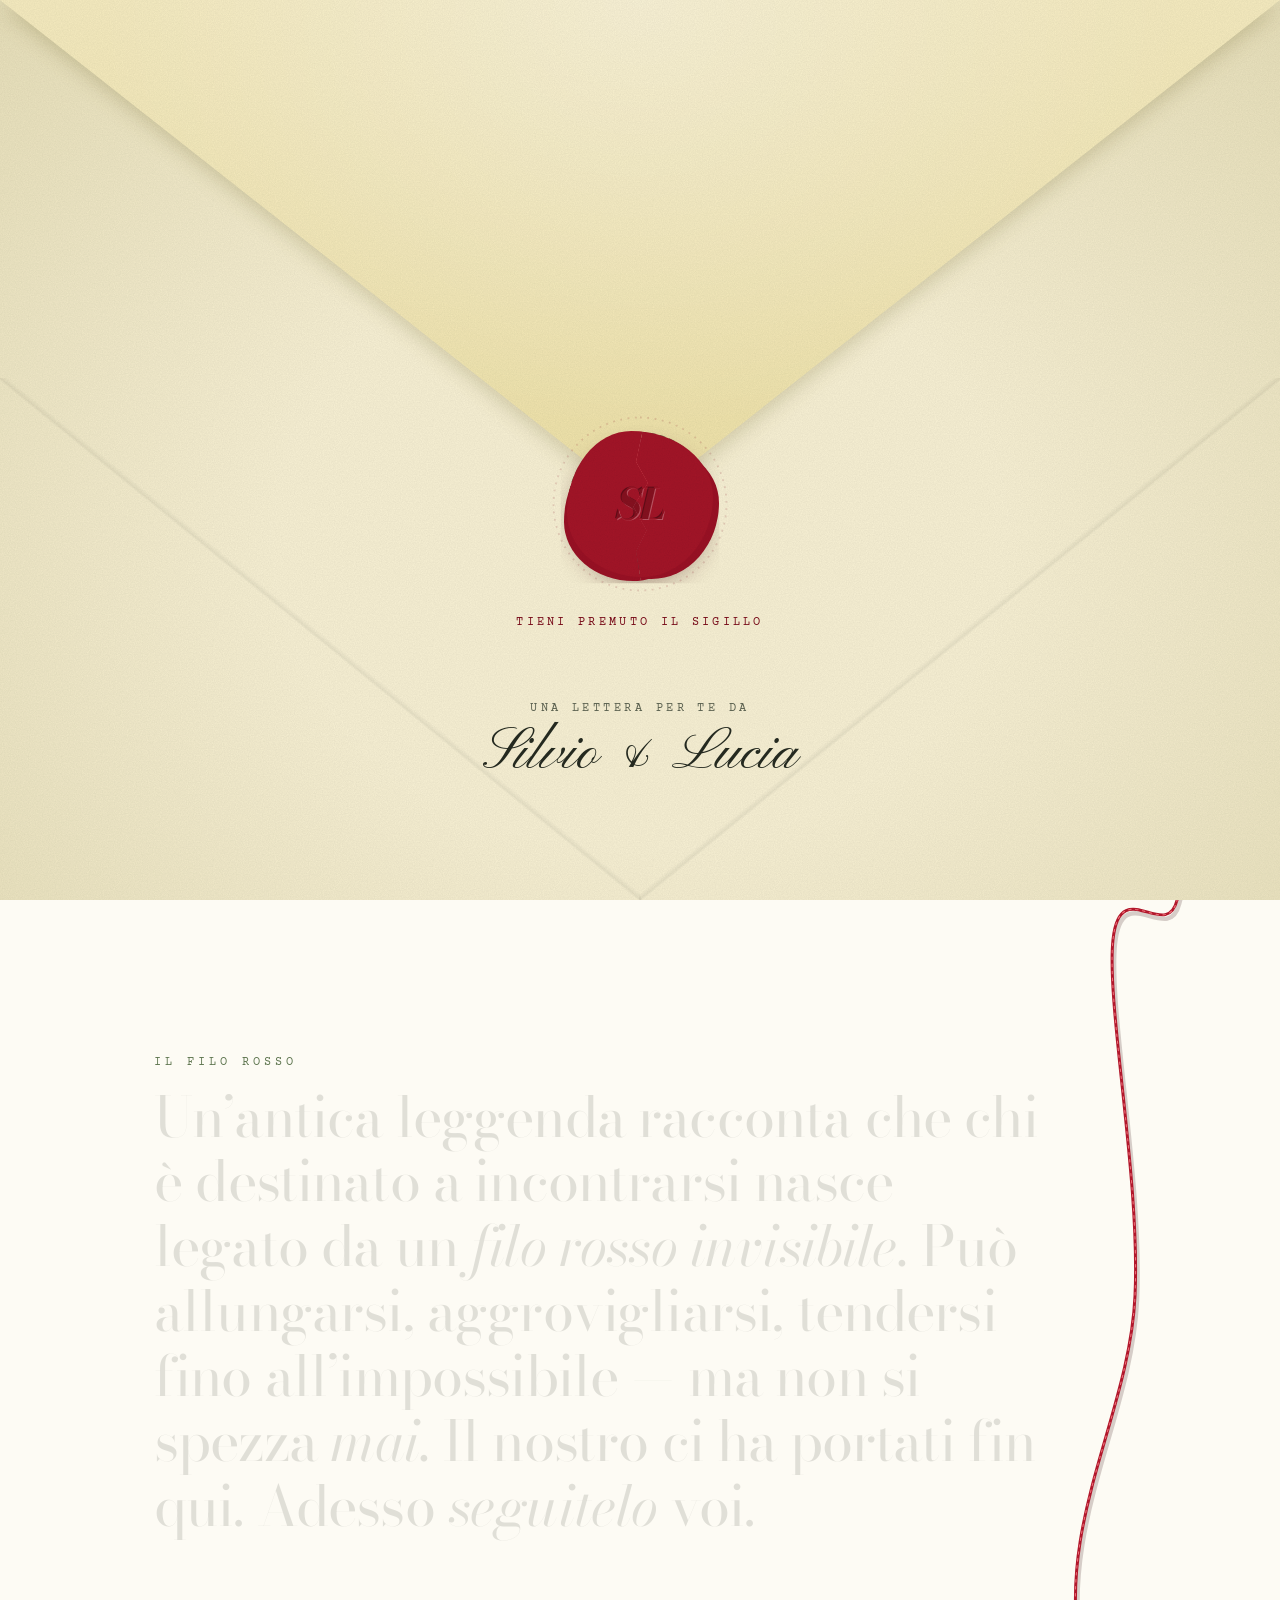
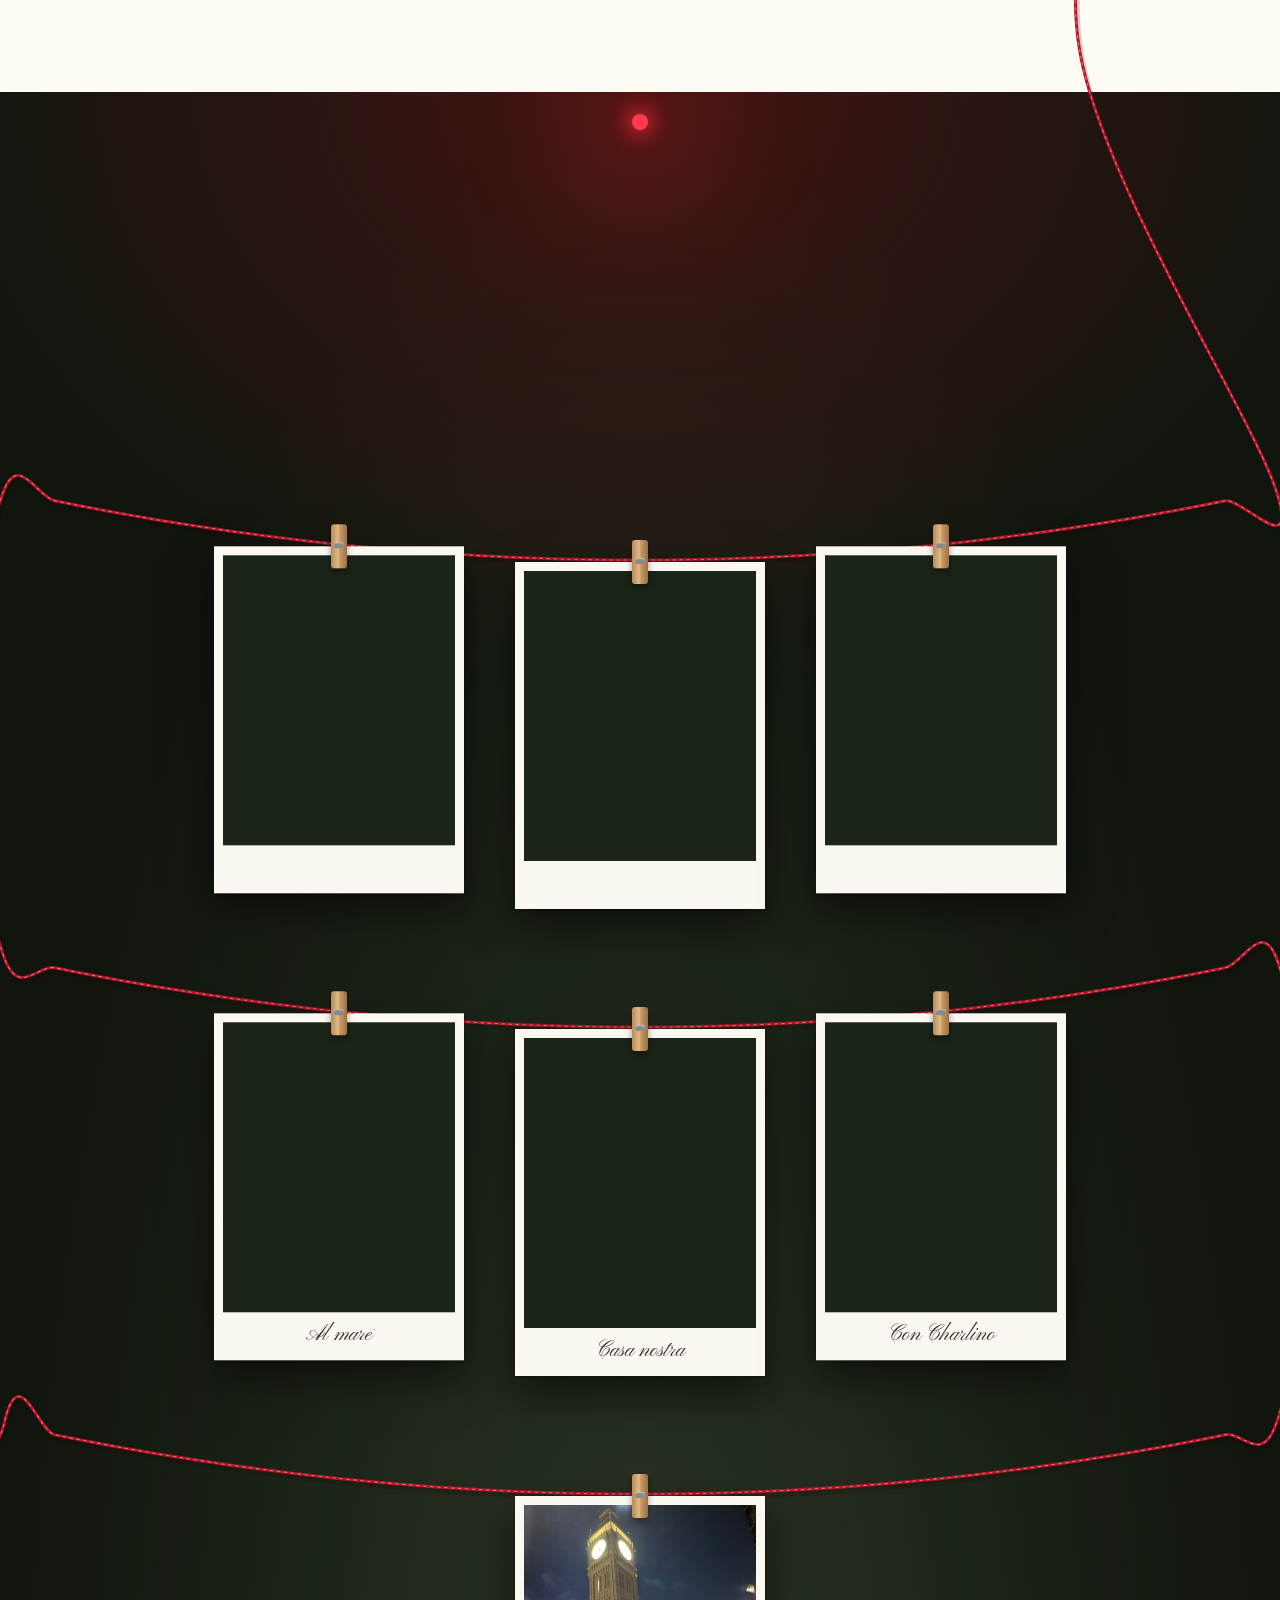
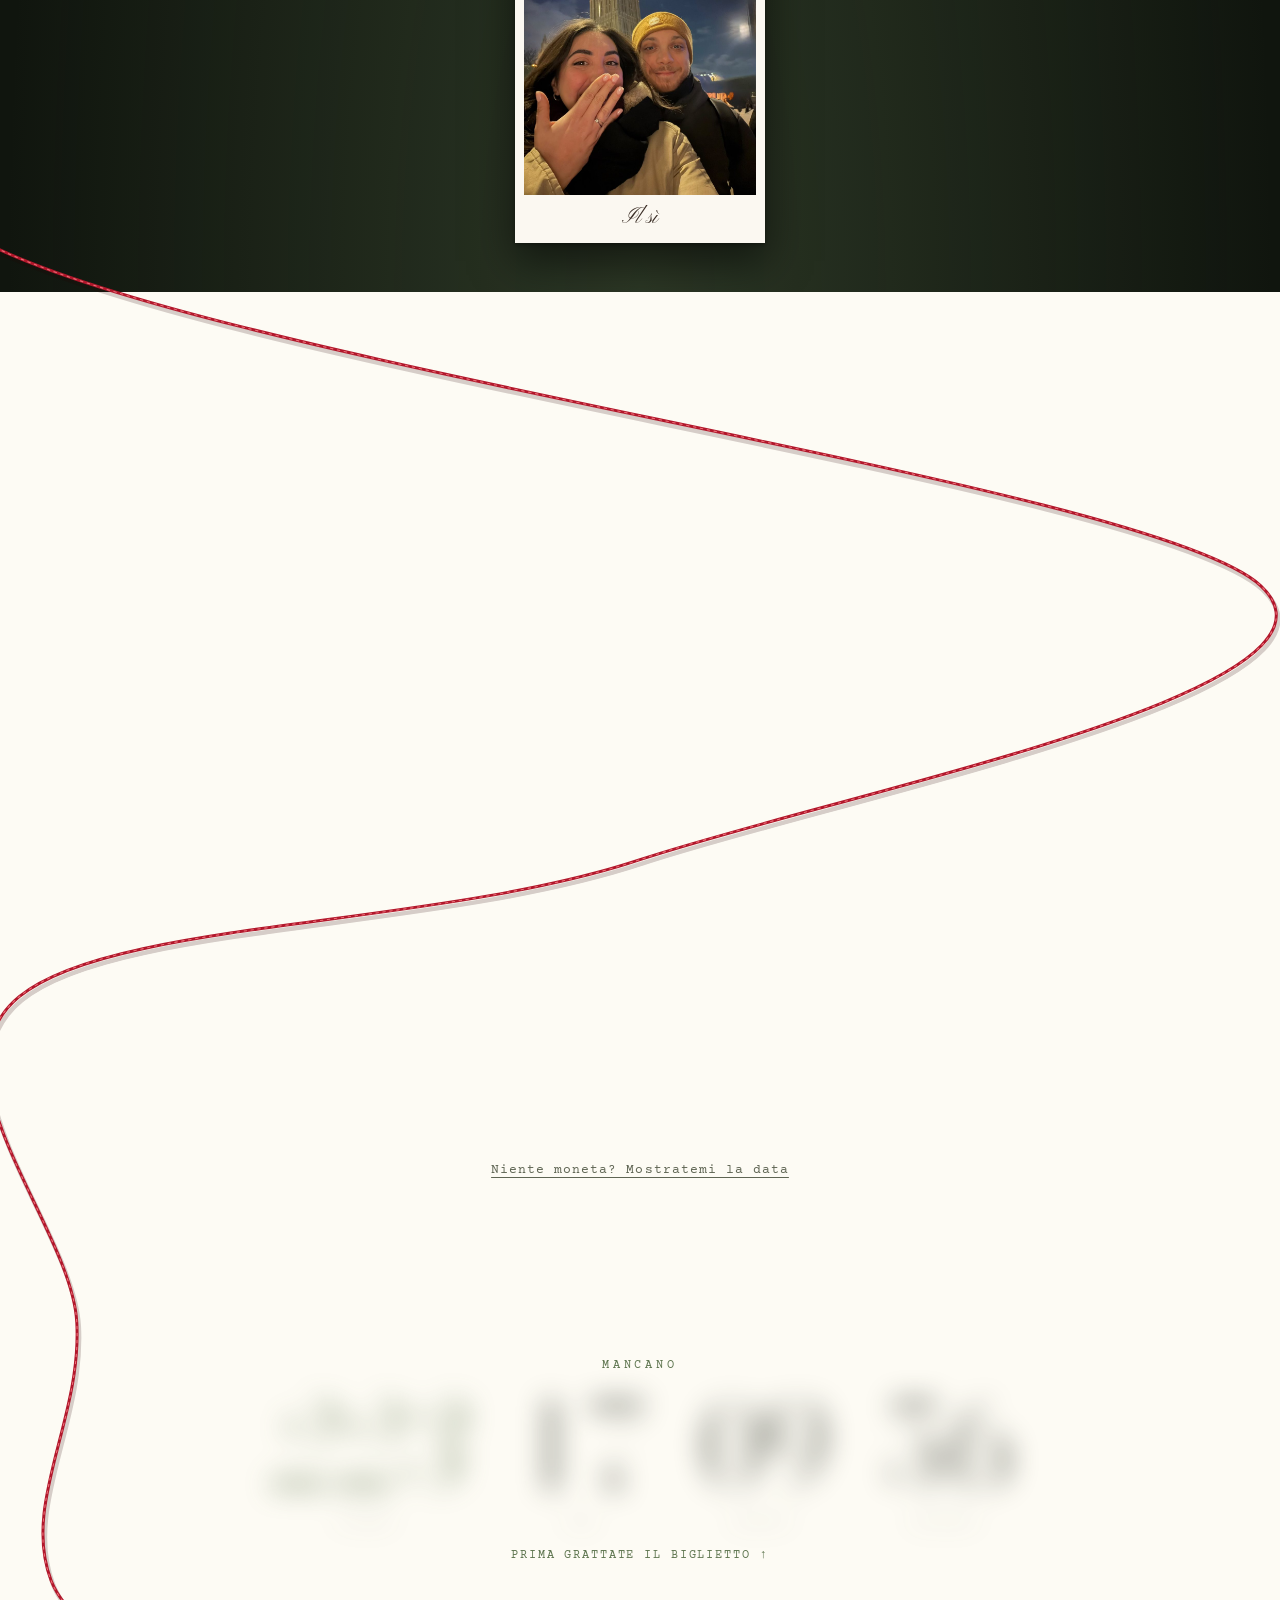
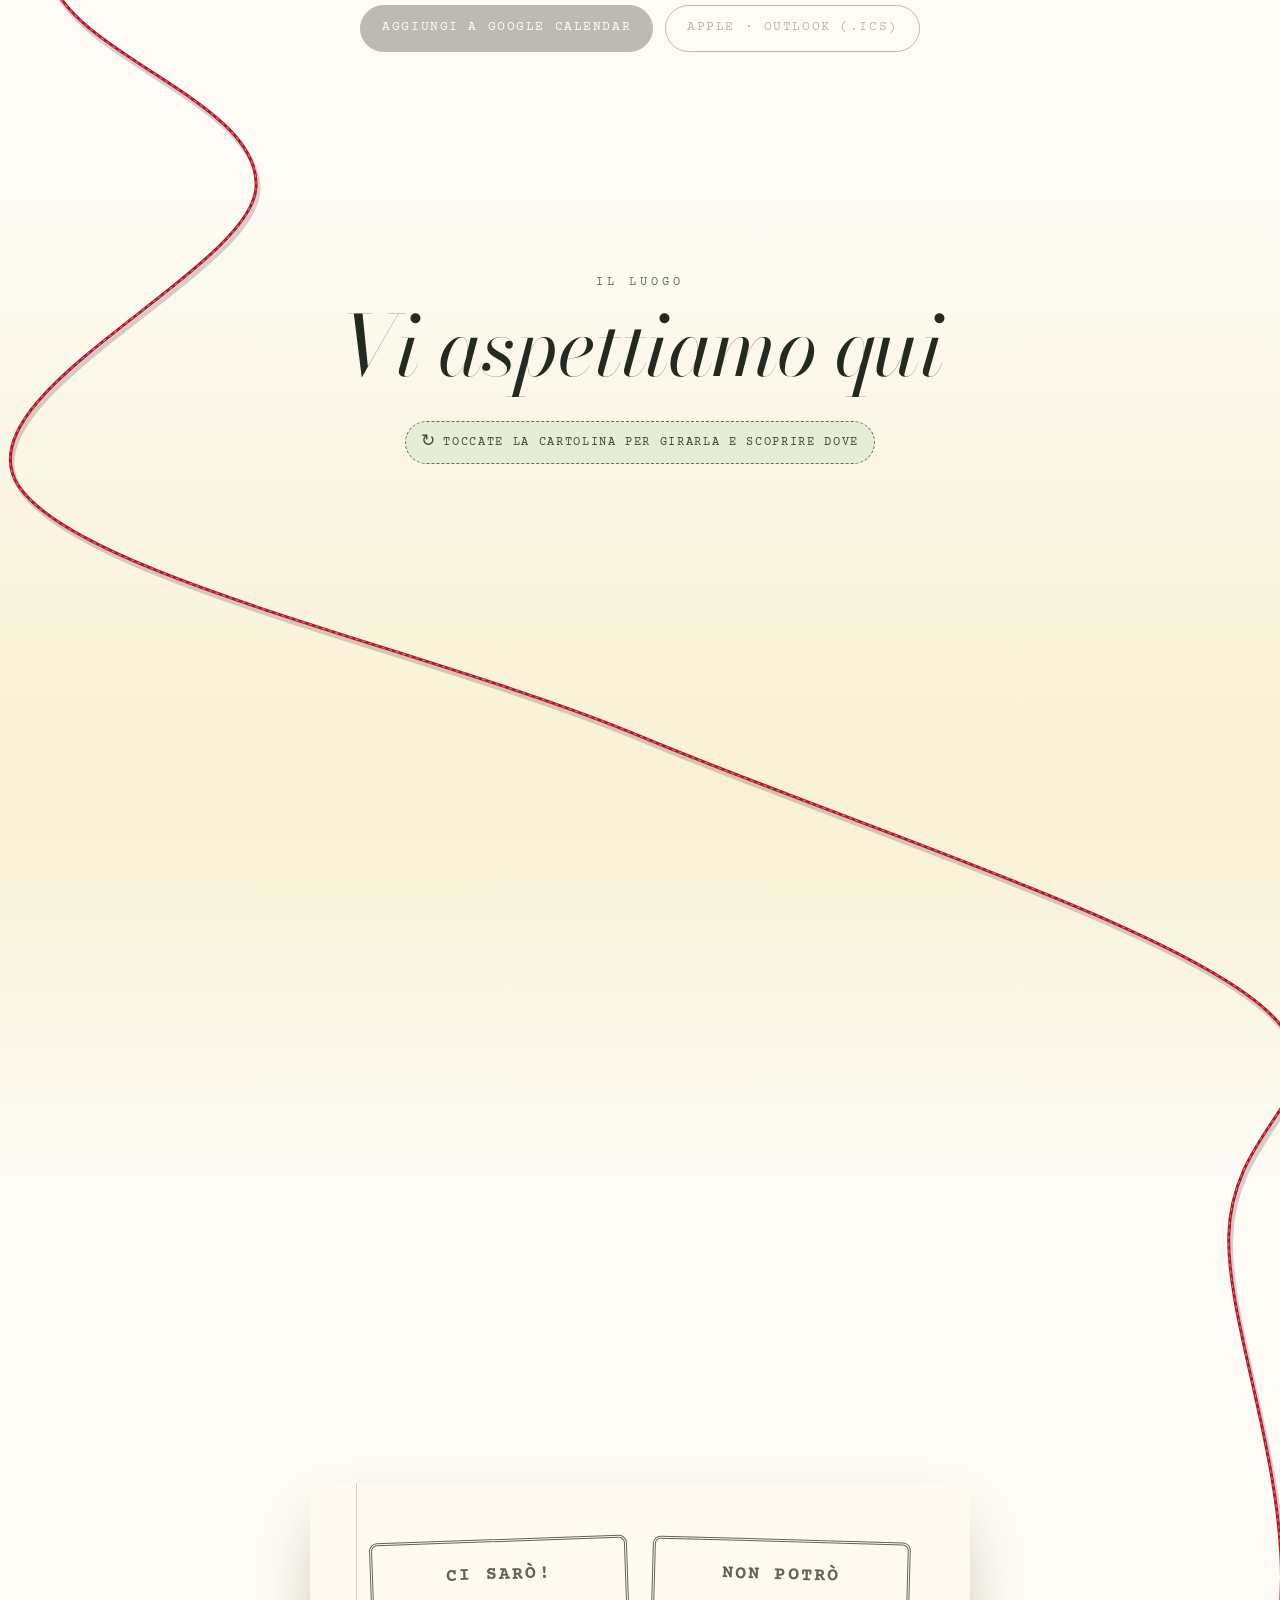
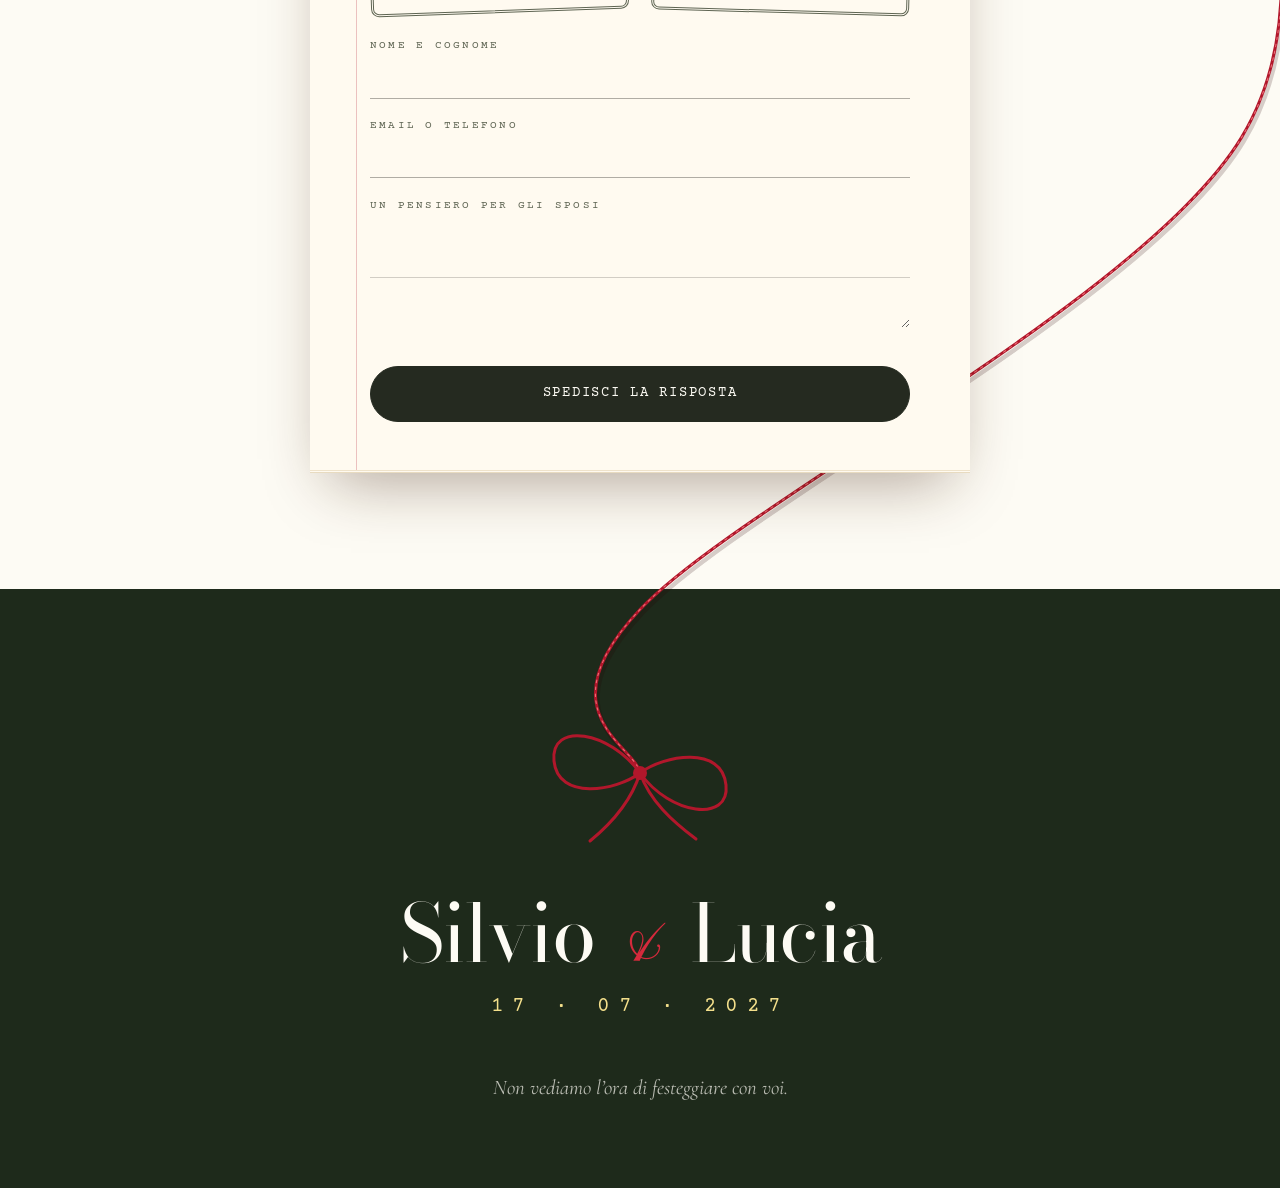
==== commit 1d78fcb2: "Invito a scendere più chiaro e cartolina che si gira senza scritte a specchio - Dopo l'apertura, se " ====
--- a/index.html
+++ b/index.html
@@ -51,6 +51,11 @@
 
     <p class="intro__hint" id="introHint">Tieni premuto il sigillo</p>
   </div>
+
+  <!-- invito a scendere: compare quando si resta fermi -->
+  <button class="guide" id="guide" type="button" aria-label="Scorri alla parte successiva">
+    <span>Scorri</span><i aria-hidden="true">↓</i>
+  </button>
 
   <!-- chicchi di riso -->
   <canvas class="rice" id="rice" aria-hidden="true"></canvas>
@@ -86,10 +91,6 @@
 
       <p class="hero__tag reveal-hero">Segnatevi una data.<br><em>Anzi, grattatela.</em></p>
 
-      <a class="scroll-cue reveal-hero" href="#filo" aria-label="Scorri">
-        <span>Seguite il filo</span>
-        <i></i>
-      </a>
       <span class="hero__exit" data-thread="0.5,0.2; 0.5,1"></span>
     </section>
 
--- a/assets/css/style.css
+++ b/assets/css/style.css
@@ -424,6 +424,39 @@
   50% { transform: scaleY(1); }
   100% { transform: scaleY(1); opacity: 0; }
 }
+/* pulsante "Scorri": compare quando si resta fermi */
+.guide {
+  position: fixed;
+  left: 50%;
+  bottom: calc(18px + env(safe-area-inset-bottom, 0px));
+  z-index: 120;
+  display: inline-flex; align-items: center; gap: .7em;
+  padding: .85em 1.25em .85em 1.5em;
+  border: 0;
+  border-radius: 999px;
+  background: var(--accent);
+  color: var(--paper);
+  font-family: var(--f-type);
+  font-size: .78rem;
+  letter-spacing: .22em;
+  text-transform: uppercase;
+  box-shadow: 0 10px 26px rgba(30, 42, 27, .35), 0 0 0 4px rgba(253, 251, 244, .55);
+  cursor: pointer;
+  -webkit-tap-highlight-color: transparent;
+  opacity: 0;
+  transform: translate(-50%, 20px);
+  pointer-events: none;
+  transition: opacity .45s ease, transform .45s var(--ease-out);
+}
+.guide.is-visible { opacity: 1; transform: translate(-50%, 0); pointer-events: auto; }
+.guide i { font-style: normal; font-size: 1.25em; letter-spacing: 0; display: inline-block; animation: guideBounce 1.3s ease-in-out infinite; }
+@keyframes guideBounce { 0%, 100% { transform: translateY(-2px); } 50% { transform: translateY(4px); } }
+
+/* punta del filo che pulsa quando si è fermi */
+.thread__tip { transform-box: fill-box; transform-origin: center; }
+body.is-idle .thread__tip { animation: tipPulse 1.3s ease-in-out infinite; }
+@keyframes tipPulse { 0%, 100% { transform: scale(1); } 50% { transform: scale(1.8); } }
+
 .hero__exit { position: absolute; right: 8%; bottom: 0; width: 1px; height: 30%; }
 
 /* ==========================================================================
@@ -757,17 +790,22 @@
 }
 .postcard__inner {
   position: absolute; inset: 0;
-  transform-style: preserve-3d;
-  transition: transform 1.3s var(--ease-out);
+  transition: transform .55s var(--ease-out);
   transform: rotate(1.5deg);
 }
-.postcard.is-flipped .postcard__inner { transform: rotate(-1deg) rotateY(180deg); }
-.postcard:hover:not(.is-flipped) .postcard__inner { transform: rotate(0deg) rotateY(-8deg); }
+.postcard.is-flipped .postcard__inner { transform: rotate(-1deg); }
+@media (hover: hover) {
+  .postcard:not(.is-flipped):not(.is-turning):hover .postcard__inner { transform: rotate(0deg) rotateY(-8deg); }
+}
+/* giro in due tempi: si mette di taglio, cambia faccia, si raddrizza */
+.postcard.is-turning .postcard__inner { transform: rotate(0deg) rotateY(90deg); transition: transform .3s cubic-bezier(.55, 0, .85, .35); }
+.postcard.is-landing .postcard__inner { transform: rotate(0deg) rotateY(-90deg); transition: none; }
+.postcard__back { visibility: hidden; }
+.postcard.is-flipped .postcard__back { visibility: visible; }
+.postcard.is-flipped .postcard__front { visibility: hidden; }
 
 .postcard__face {
   position: absolute; inset: 0;
-  backface-visibility: hidden;
-  -webkit-backface-visibility: hidden;
   border-radius: 6px;
   overflow: hidden;
   box-shadow: 0 30px 60px -18px rgba(60,30,10,.5), 0 0 0 1px rgba(0,0,0,.06);
@@ -837,7 +875,6 @@
 }
 
 .postcard__back {
-  transform: rotateY(180deg);
   background:
     repeating-linear-gradient(0deg, transparent 0 31px, rgba(90,60,30,.06) 31px 32px),
     #fbf5e8;
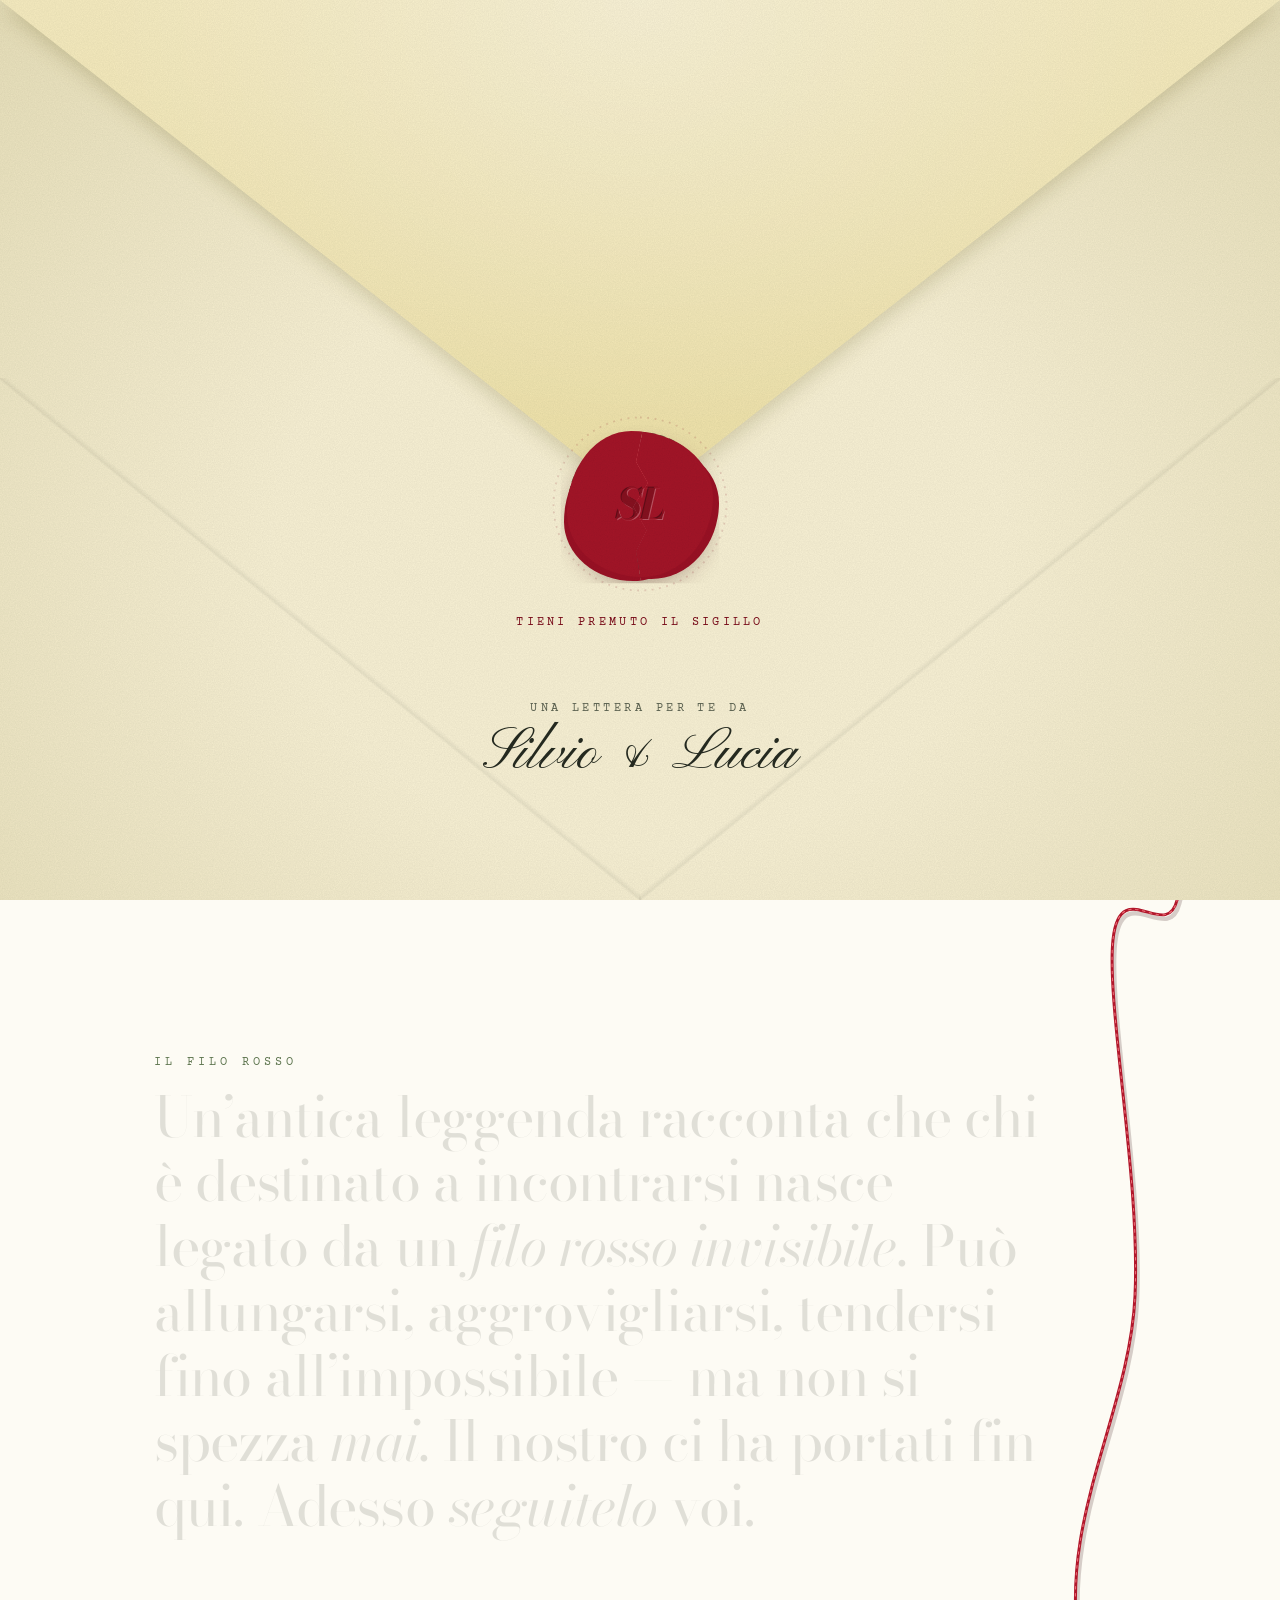
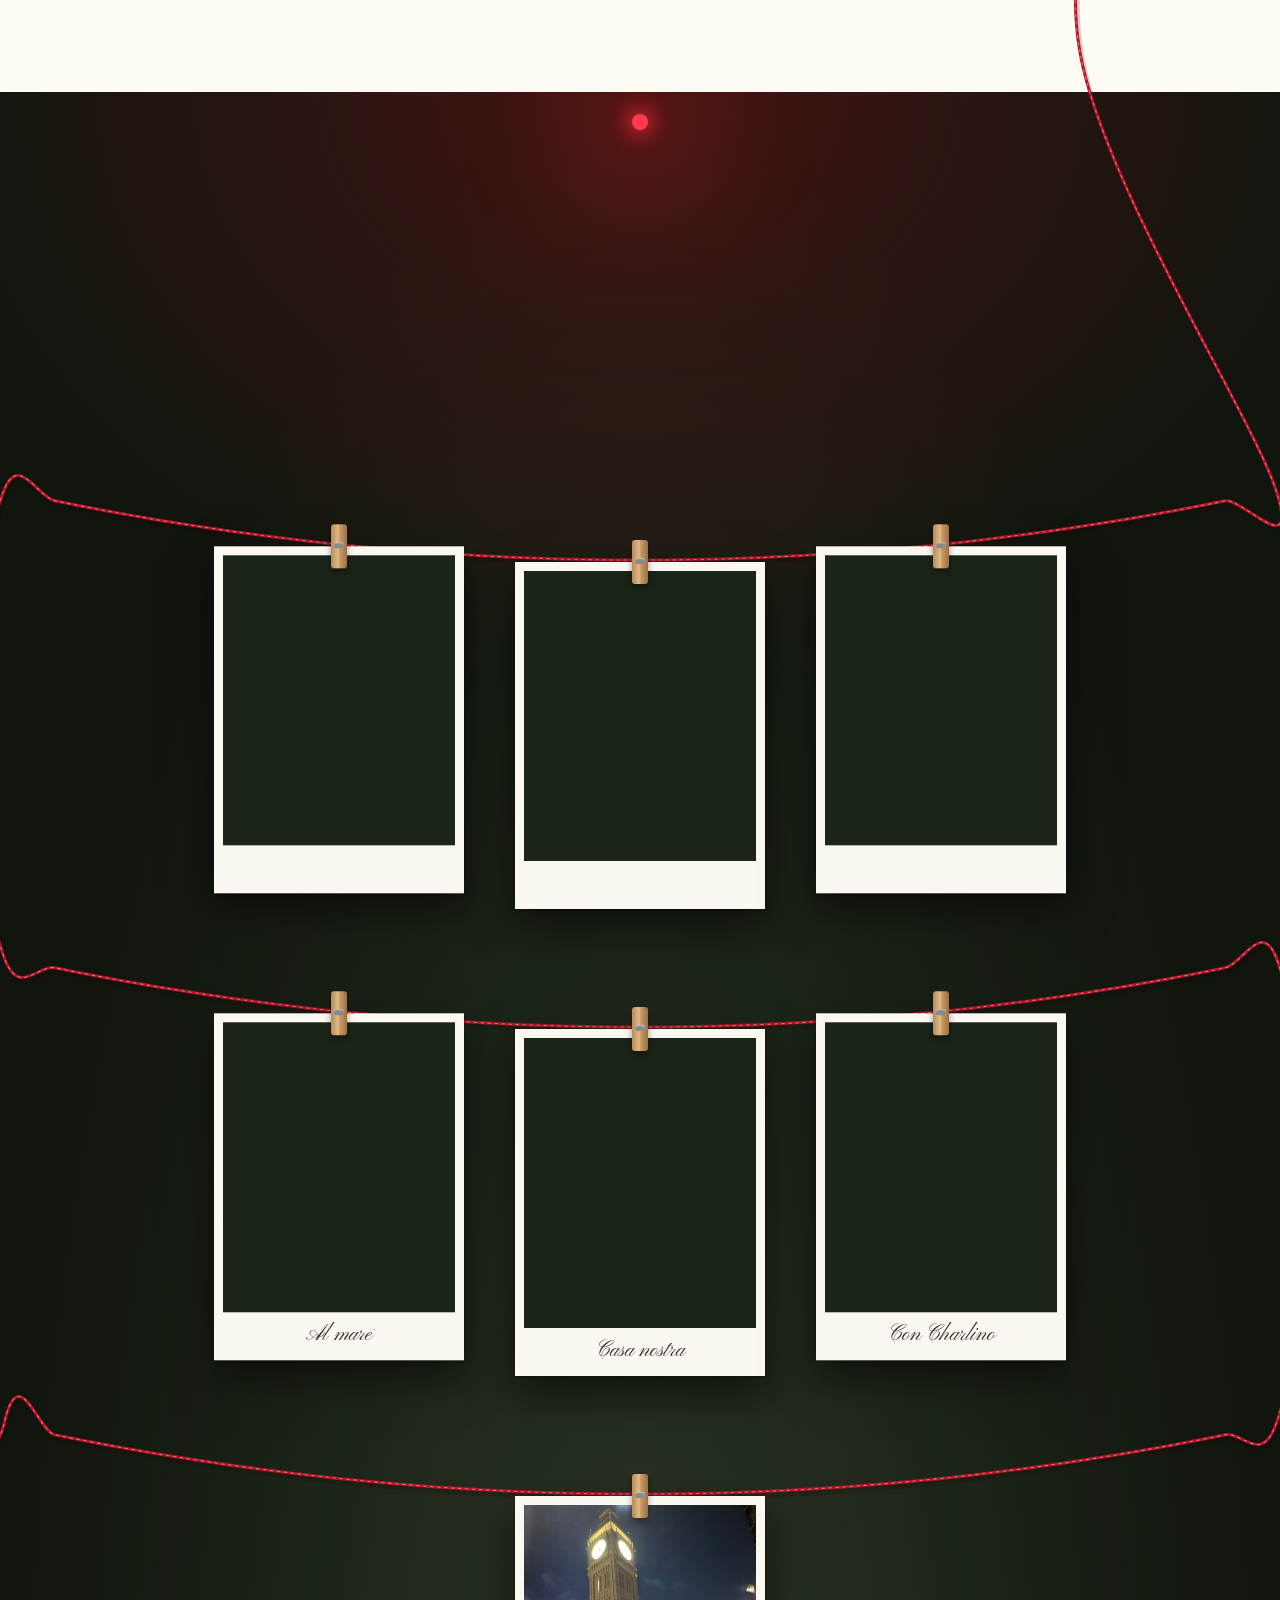
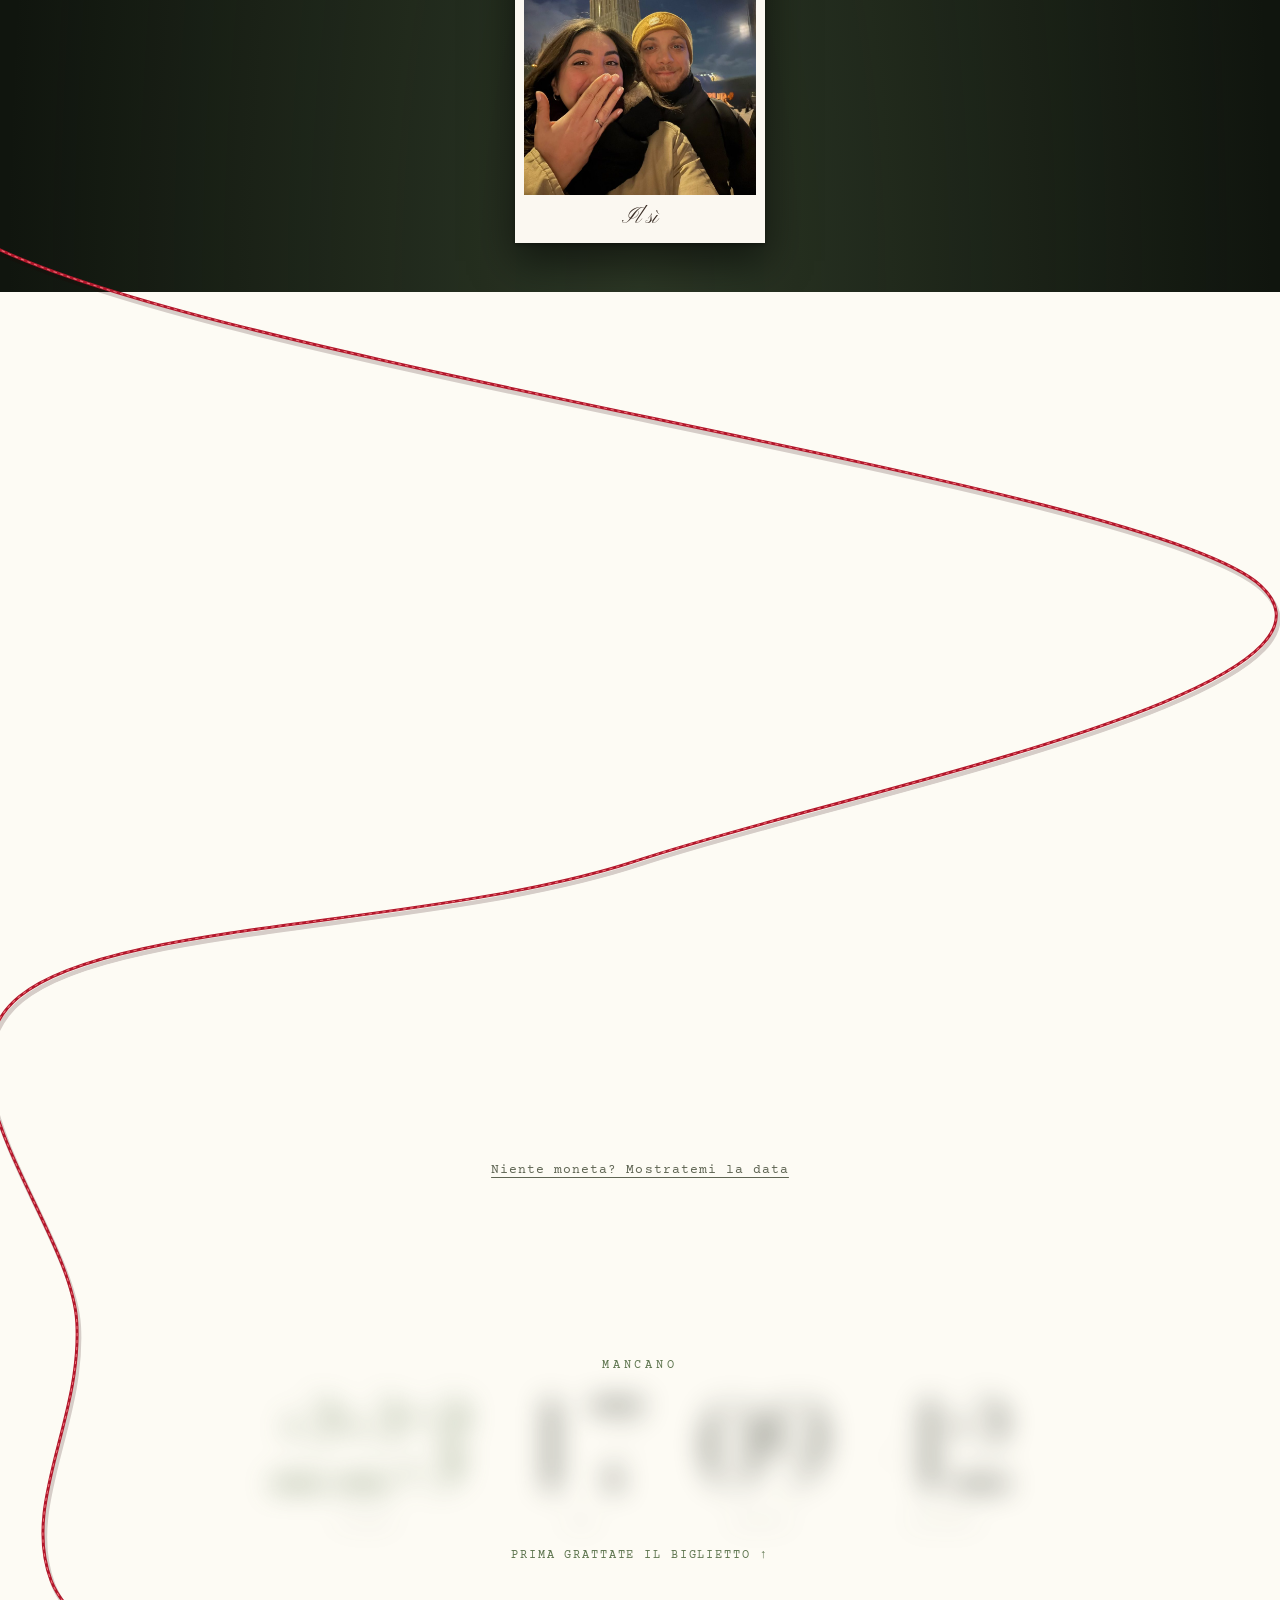
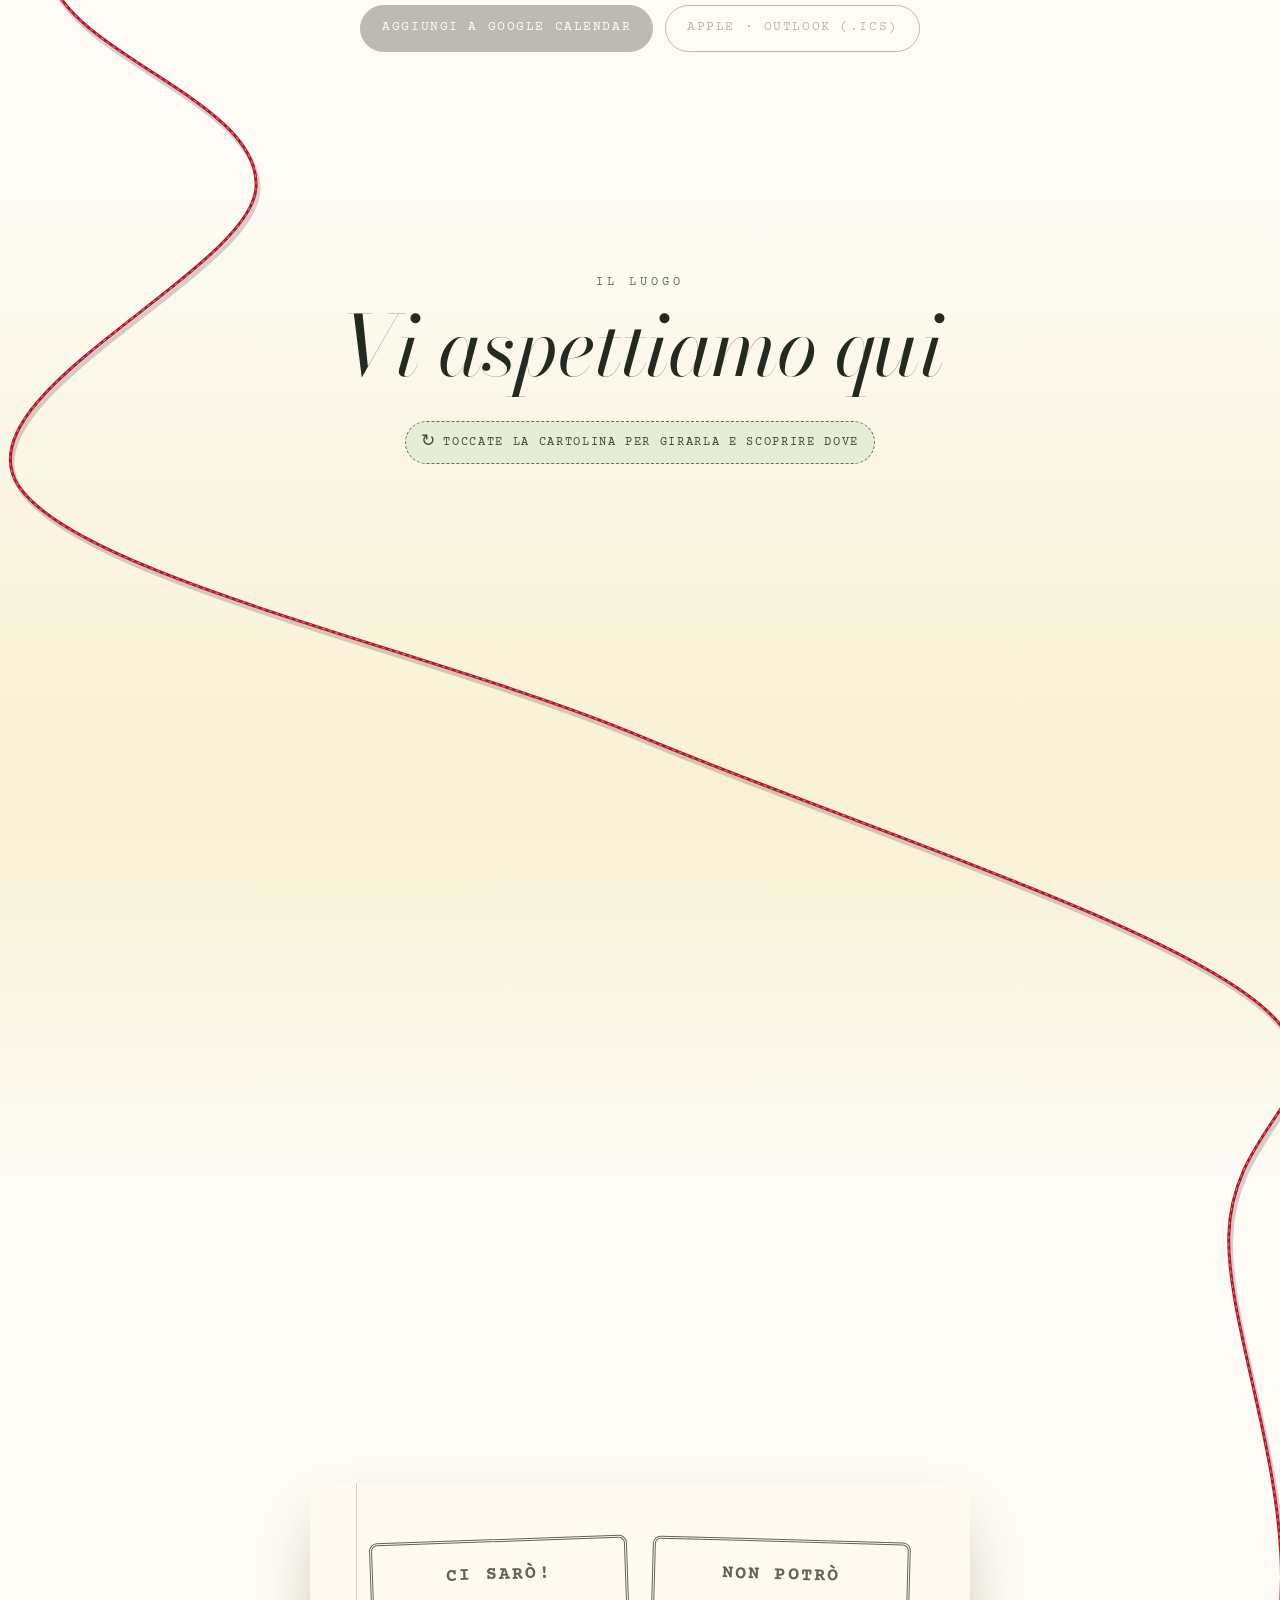
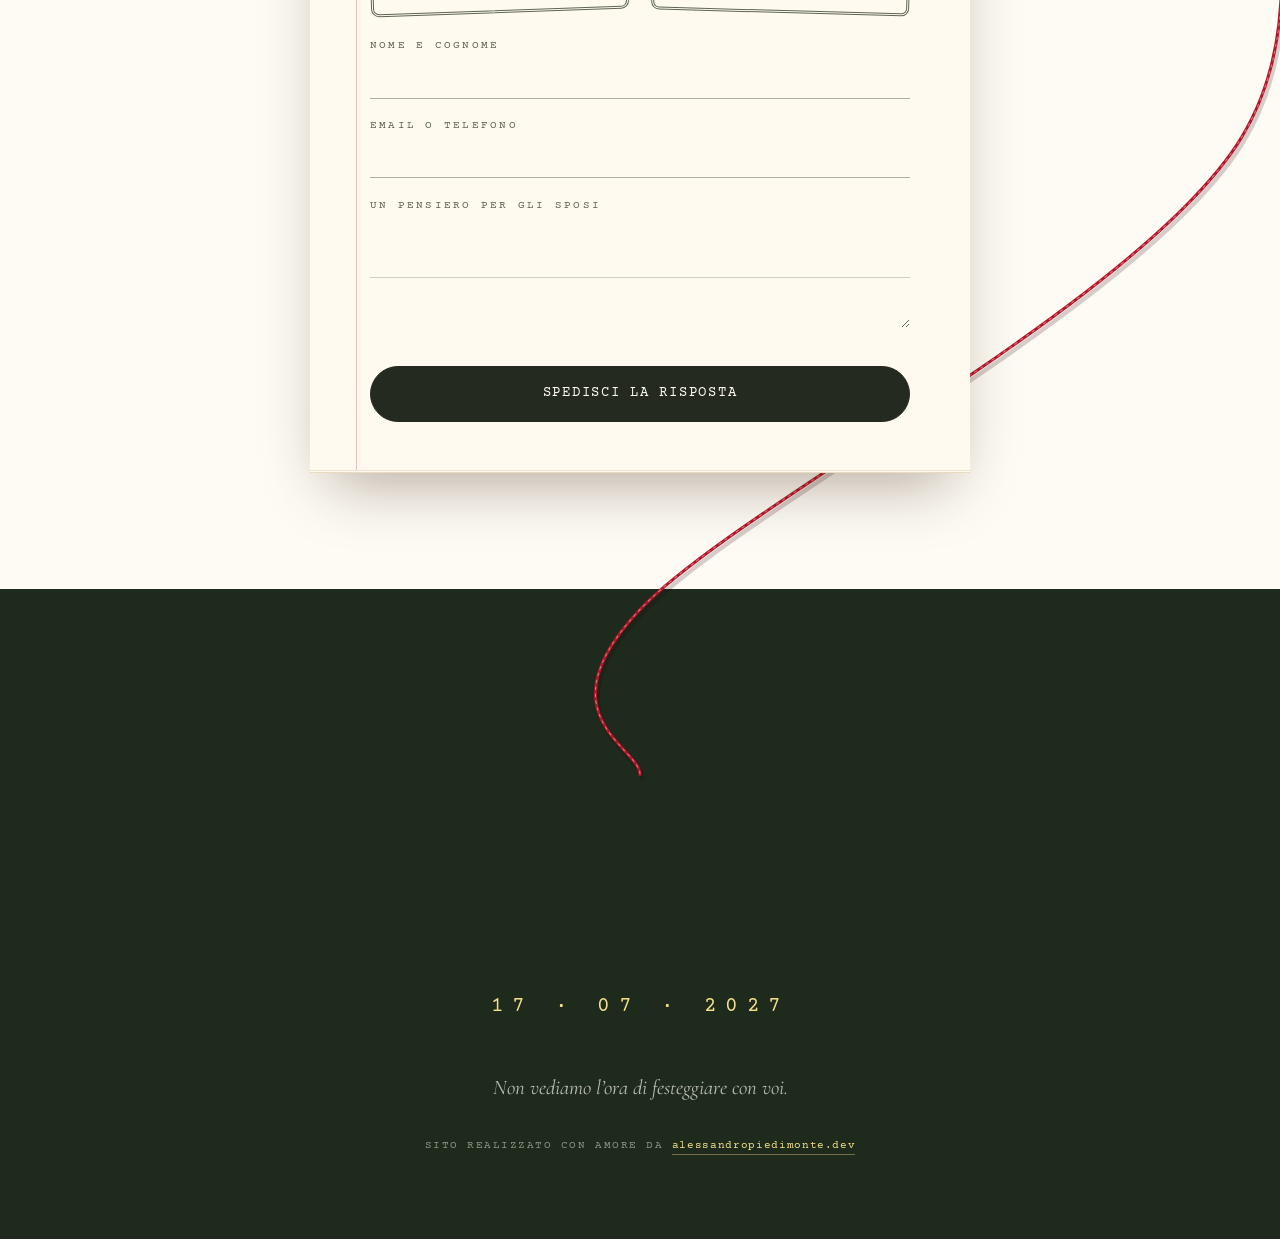
==== commit 33479d45: "Firma in fondo con link a alessandropiedimonte.dev Co-Authored-By: Claude Opus 5.5 <noreply@anthropi" ====
--- a/index.html
+++ b/index.html
@@ -303,6 +303,7 @@
       <p class="finale__names"><span data-bind="lui">Silvio</span> <i>&amp;</i> <span data-bind="lei">Lucia</span></p>
       <p class="finale__date" data-bind="dataPunti">17 · 07 · 2027</p>
       <p class="finale__small">Non vediamo l’ora di festeggiare con voi.</p>
+      <p class="finale__credit">Sito realizzato con amore da <a href="https://alessandropiedimonte.dev" target="_blank" rel="noopener">alessandropiedimonte.dev</a></p>
     </footer>
   </main>
 </body>
--- a/assets/css/style.css
+++ b/assets/css/style.css
@@ -1179,6 +1179,25 @@
   margin: 0;
 }
 .finale__small { font-style: italic; opacity: .7; margin: 2.4em 0 0; }
+.finale__credit {
+  position: relative; z-index: 2;
+  margin: 3.2em 0 0;
+  font-family: var(--f-type);
+  font-size: .68rem;
+  letter-spacing: .14em;
+  text-transform: uppercase;
+  color: rgba(253, 251, 244, .5);
+}
+.finale__credit a {
+  color: var(--gold-light);
+  text-decoration: none;
+  border-bottom: 1px solid rgba(243, 223, 139, .4);
+  padding-bottom: 2px;
+  text-transform: none;
+  letter-spacing: .06em;
+  transition: color .3s, border-color .3s;
+}
+.finale__credit a:hover { color: var(--paper); border-color: var(--paper); }
 
 /* ==========================================================================
    Chicchi di riso
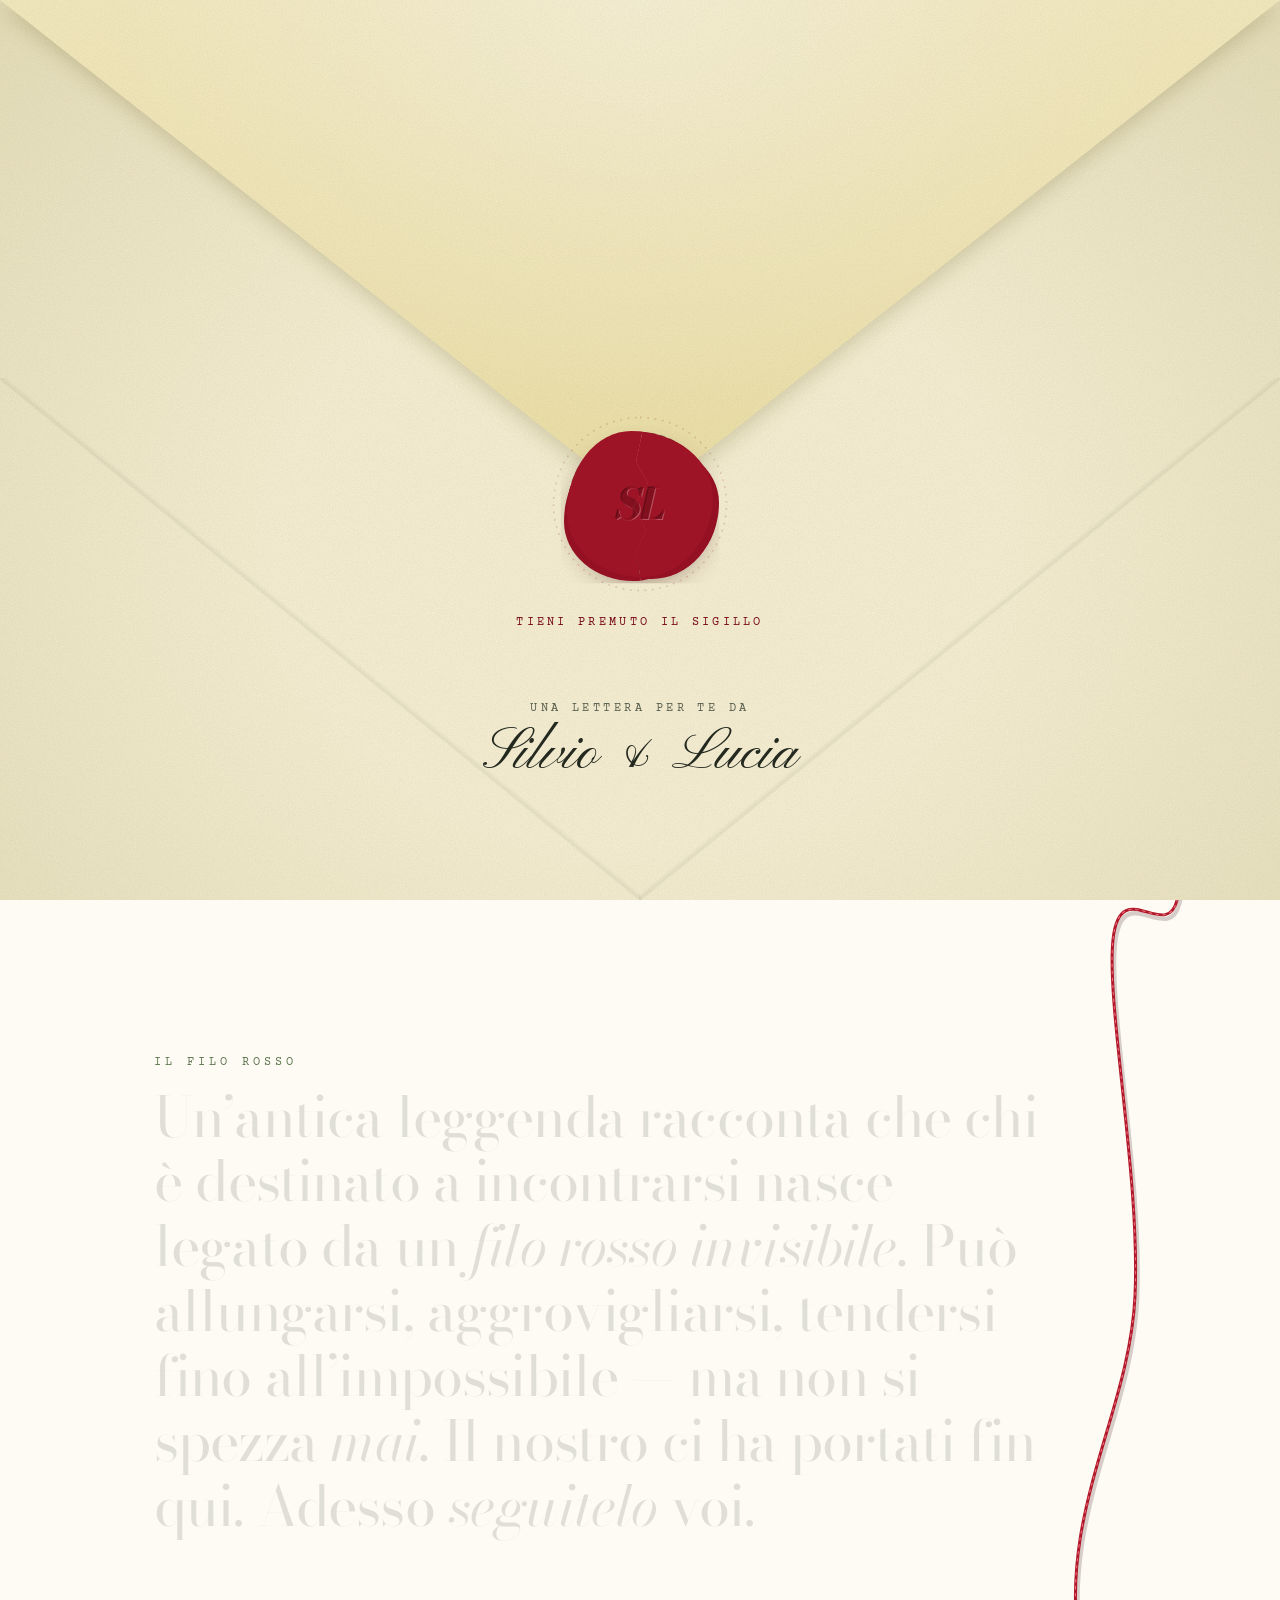
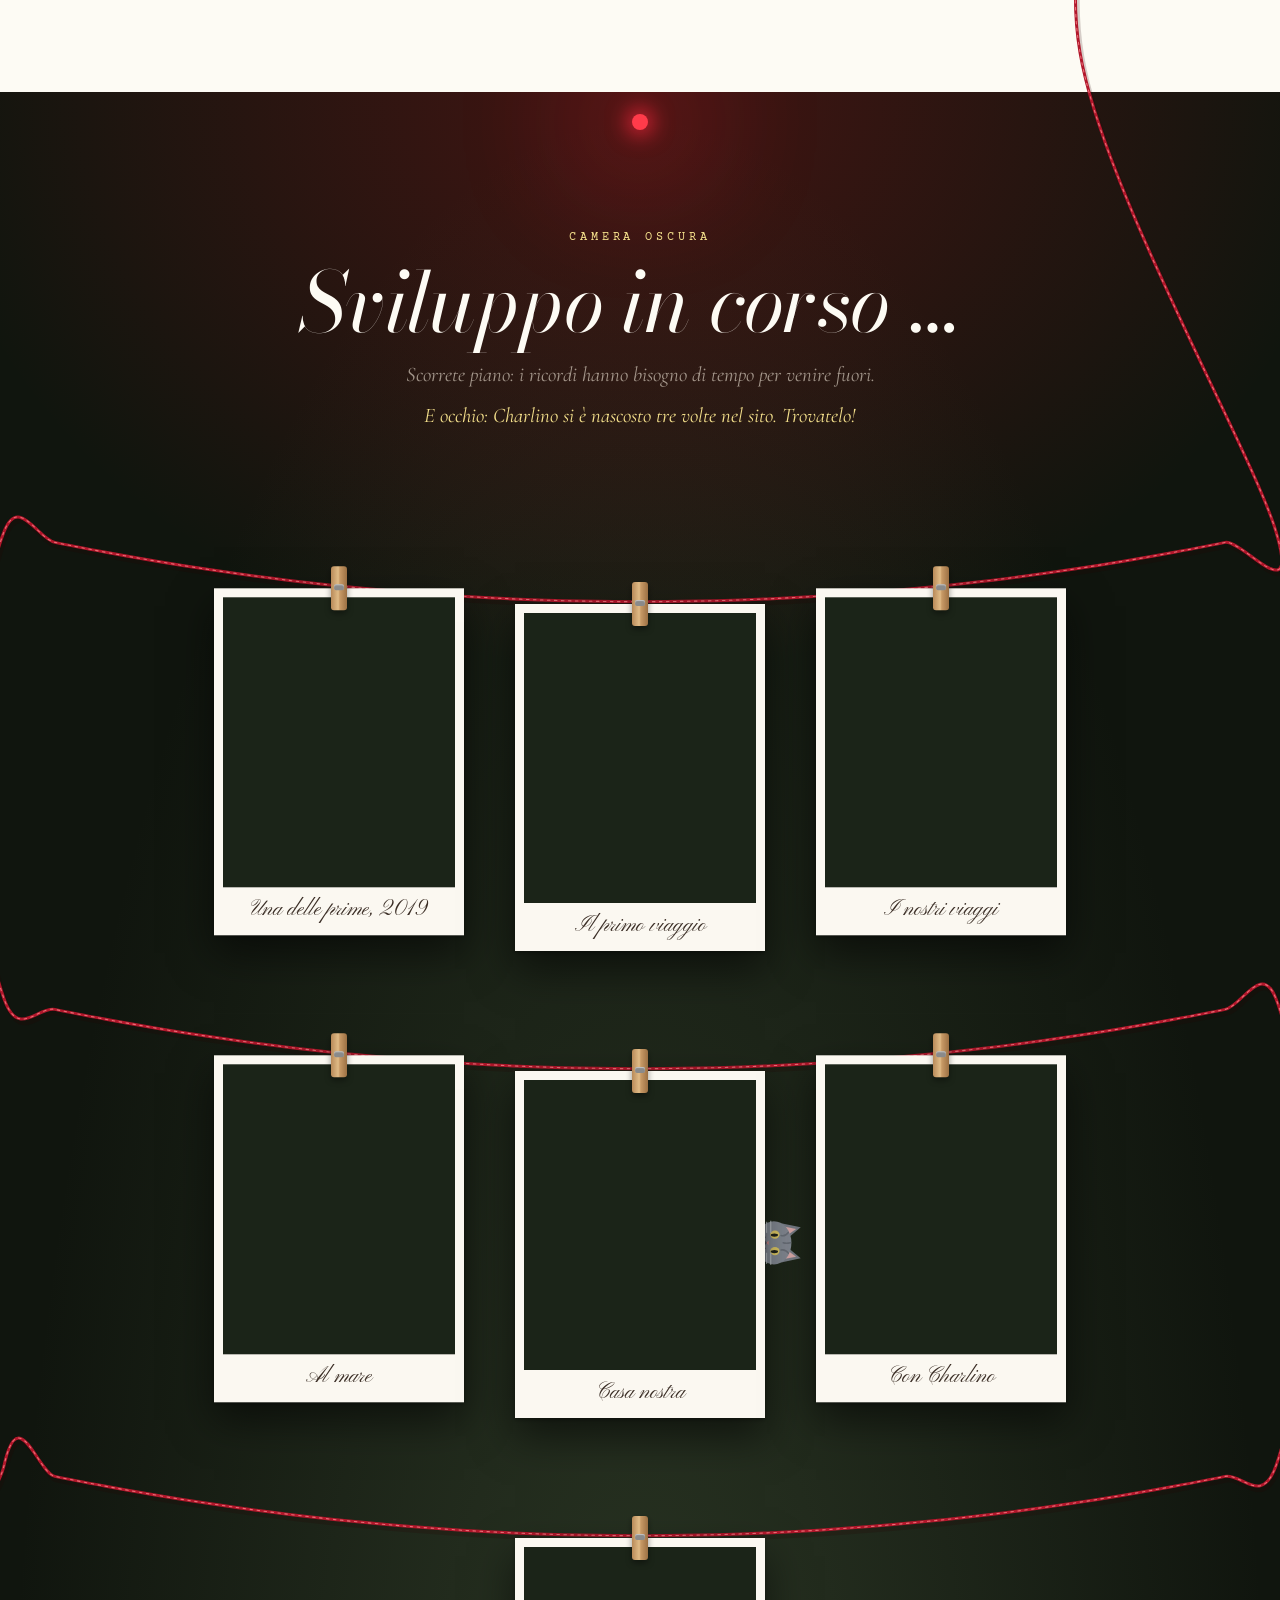
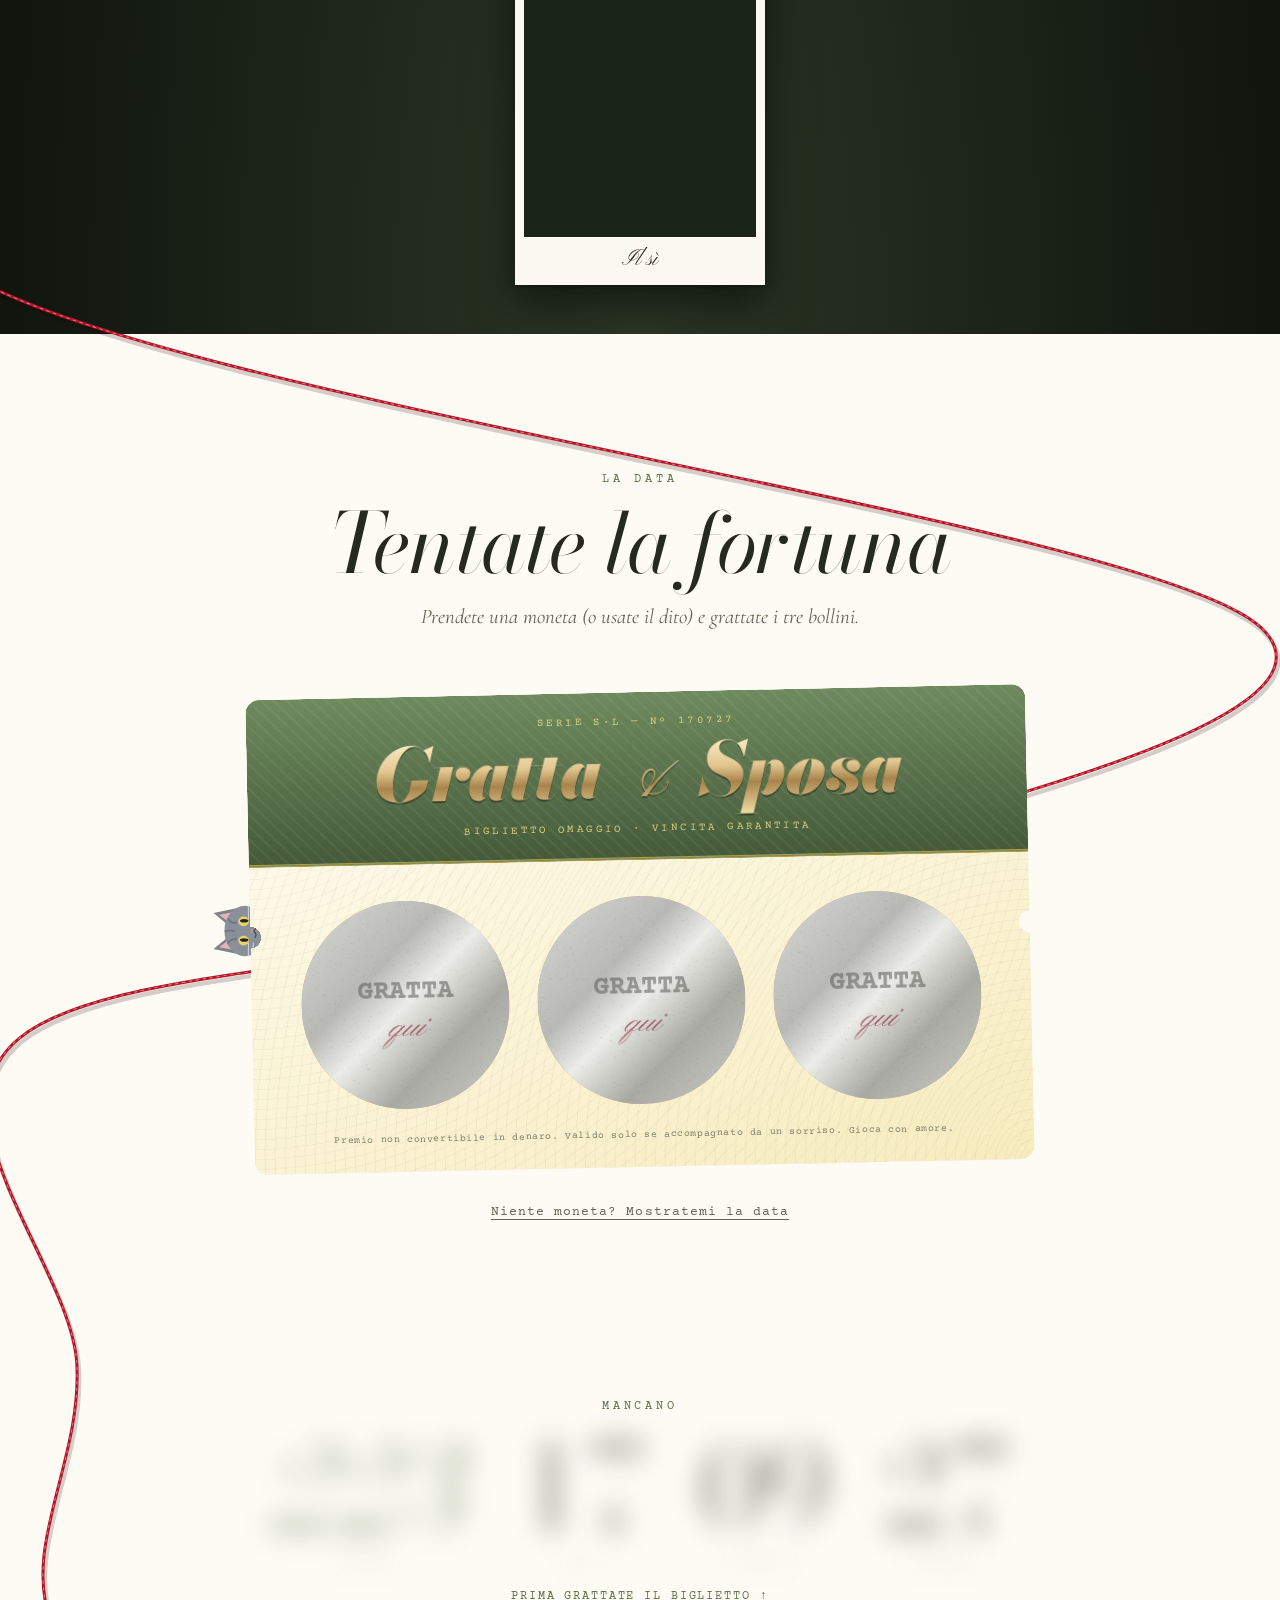
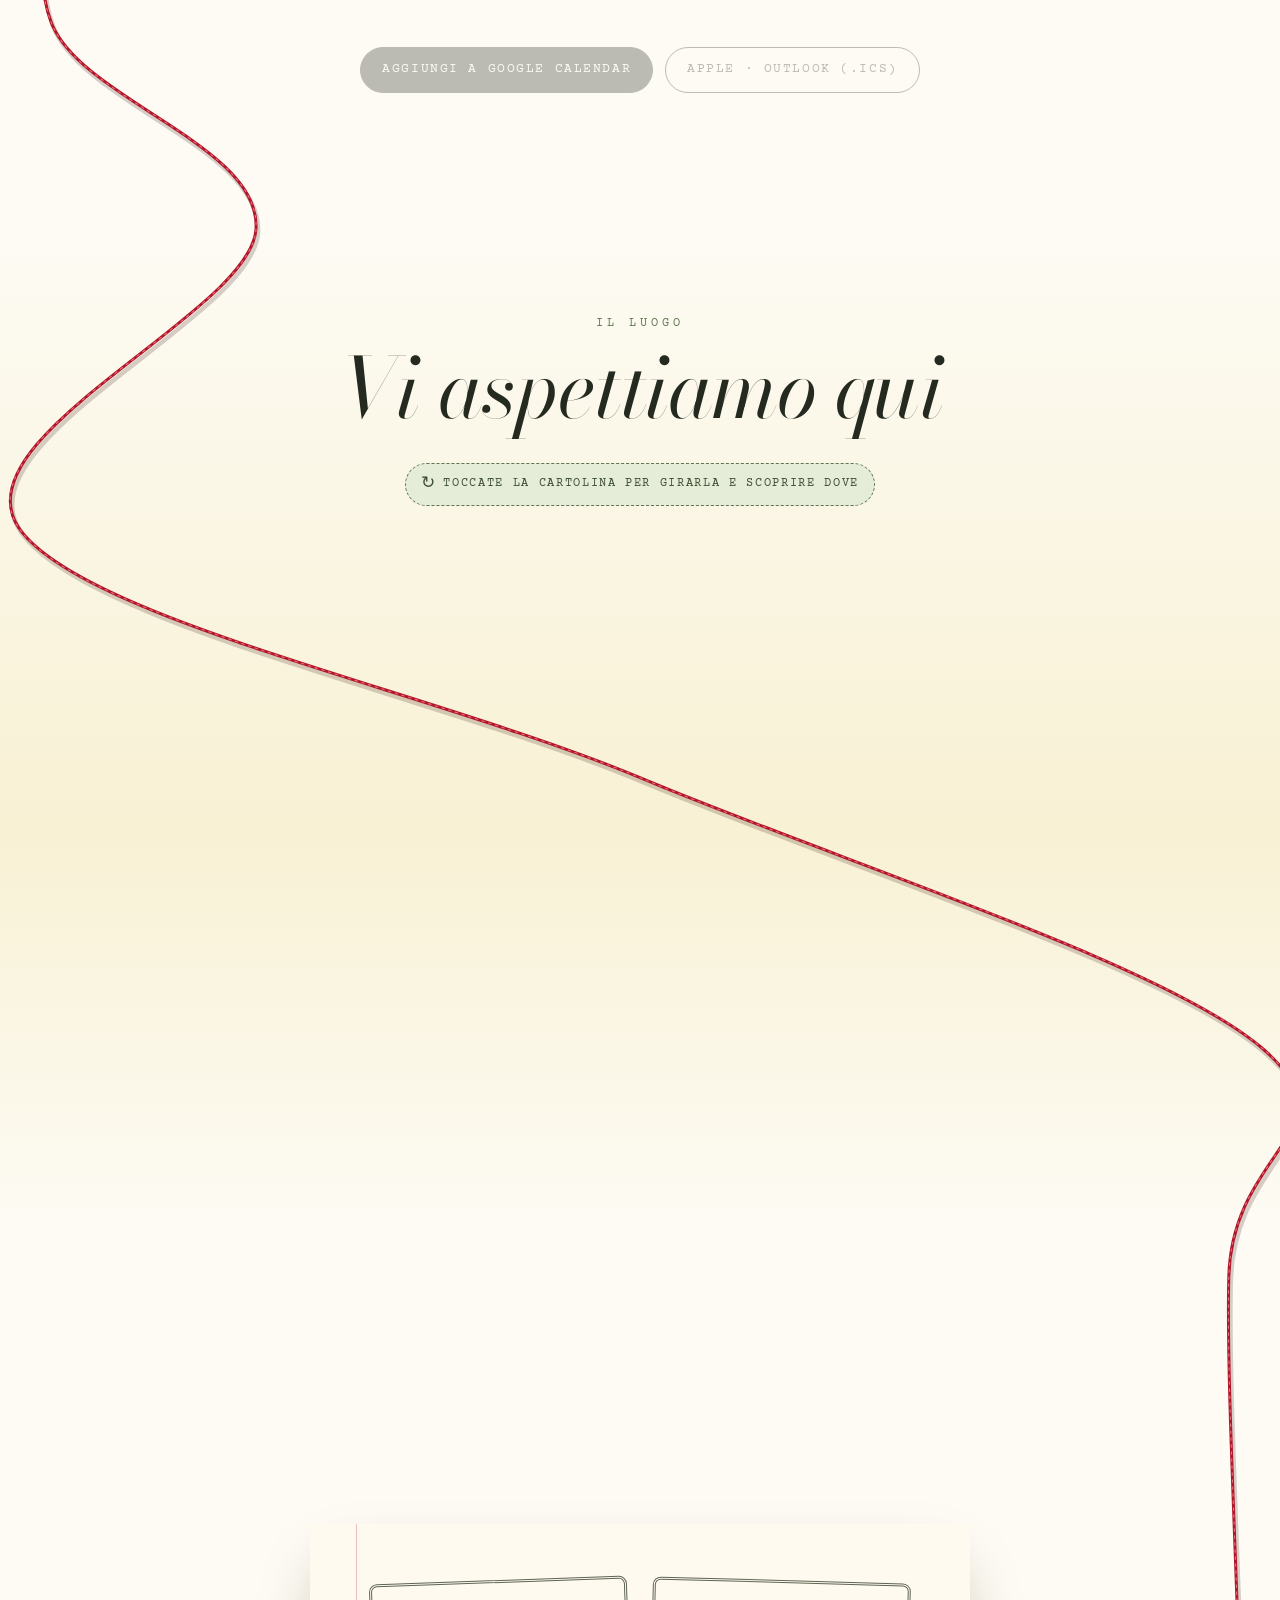
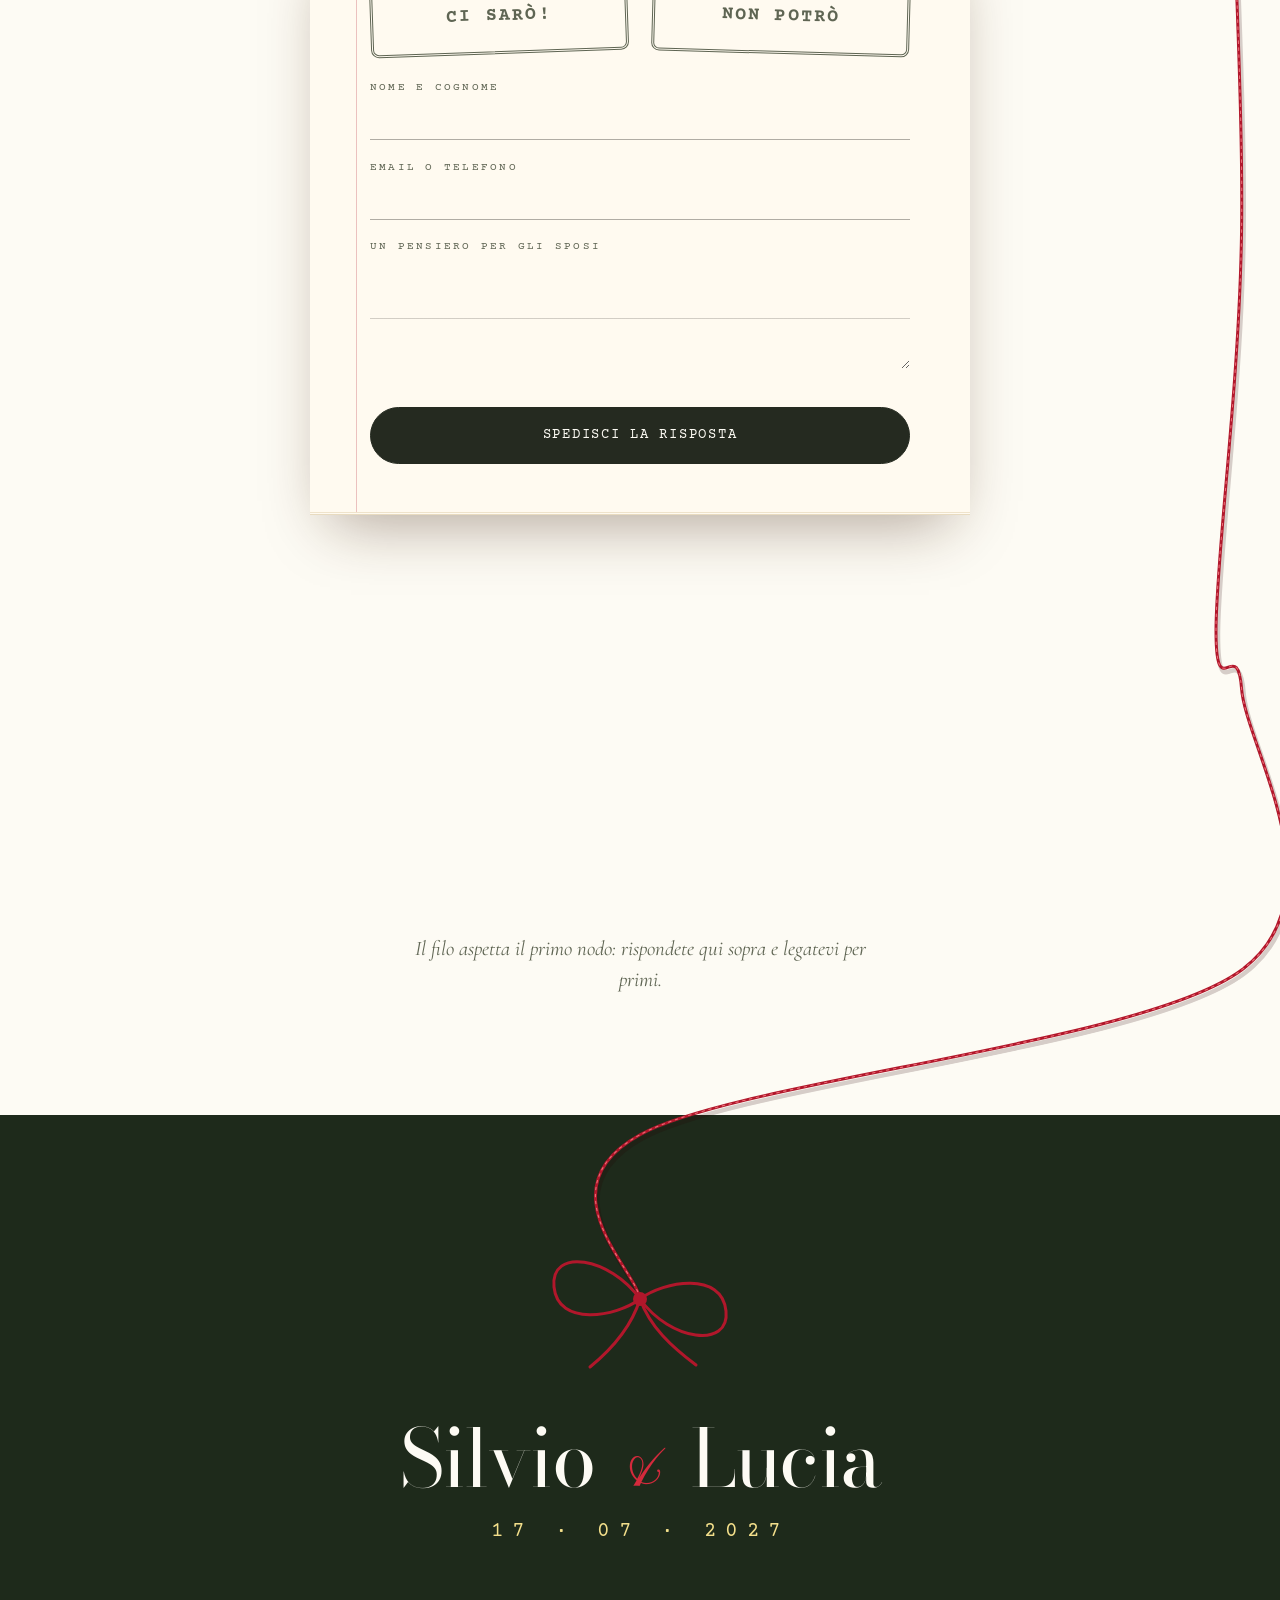
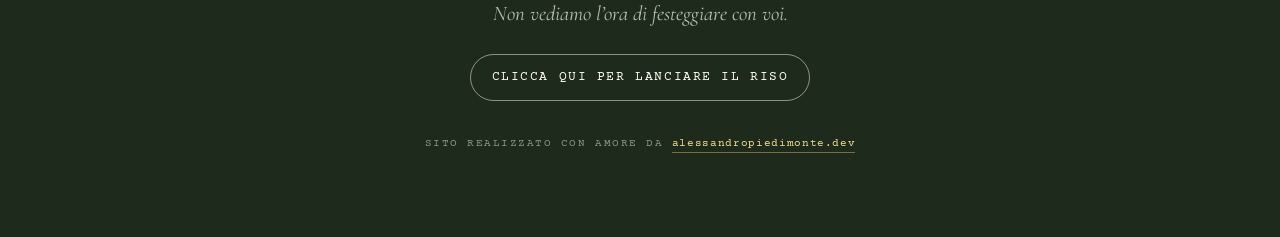
==== commit f1ff98e6: "Quattro sorprese: il filo di tutti, il riso da lanciare, Charlino e il carillon - Il filo di tutti: " ====
--- a/index.html
+++ b/index.html
@@ -50,6 +50,43 @@
     </button>
 
     <p class="intro__hint" id="introHint">Tieni premuto il sigillo</p>
+  </div>
+
+  <!-- Charlino, il gatto: disegnato una volta e riusato nei nascondigli -->
+  <svg width="0" height="0" style="position:absolute" aria-hidden="true">
+    <symbol id="charlinoSvg" viewBox="0 0 120 100">
+      <path d="M22 44 L30 6 L50 30 Z" fill="#7d838d"/><path d="M98 44 L90 6 L70 30 Z" fill="#7d838d"/>
+      <path d="M29 36 L33 15 L44 30 Z" fill="#e6b3b3"/><path d="M91 36 L87 15 L76 30 Z" fill="#e6b3b3"/>
+      <ellipse cx="60" cy="58" rx="42" ry="34" fill="#8a909a"/>
+      <path d="M40 30 q8 6 6 14 M60 26 q2 8 0 14 M80 30 q-8 6 -6 14" stroke="#6f757e" stroke-width="3" fill="none" stroke-linecap="round"/>
+      <ellipse cx="44" cy="56" rx="8" ry="9" fill="#e9d36a"/><ellipse cx="76" cy="56" rx="8" ry="9" fill="#e9d36a"/>
+      <ellipse class="charlino__pupil" cx="45" cy="57" rx="3" ry="7" fill="#22261f"/><ellipse class="charlino__pupil" cx="77" cy="57" rx="3" ry="7" fill="#22261f"/>
+      <path d="M56 68 h8 l-4 5 z" fill="#d98c8c"/>
+      <path d="M60 73 q-6 6 -11 2 M60 73 q6 6 11 2" stroke="#4b5058" stroke-width="2" fill="none" stroke-linecap="round"/>
+      <path d="M18 64 h22 M20 72 h20 M102 64 h-22 M100 72 h-20" stroke="#d9dde2" stroke-width="1.6" stroke-linecap="round"/>
+      <ellipse cx="34" cy="92" rx="14" ry="9" fill="#8a909a"/><ellipse cx="86" cy="92" rx="14" ry="9" fill="#8a909a"/>
+      <path d="M28 92 v5 M34 93 v5 M40 92 v5 M80 92 v5 M86 93 v5 M92 92 v5" stroke="#6f757e" stroke-width="1.6" stroke-linecap="round"/>
+    </symbol>
+  </svg>
+
+  <!-- carillon: musica che suona mentre si scorre -->
+  <button class="sound" id="sound" type="button" aria-pressed="true" aria-label="Musica del carillon: attiva">
+    <span class="sound__icon" aria-hidden="true">♪</span><span class="sound__label">carillon</span>
+  </button>
+
+  <!-- contatore di Charlino -->
+  <div class="cat-toast" id="catToast" role="status" aria-live="polite" hidden></div>
+
+  <!-- messaggio segreto quando Charlino è stato trovato tre volte -->
+  <div class="secret" id="secret" role="dialog" aria-modal="true" aria-labelledby="secretTitle" hidden>
+    <div class="secret__card">
+      <svg class="secret__cat" viewBox="0 0 120 100" aria-hidden="true"><use href="#charlinoSvg"/></svg>
+      <p class="kicker">Messaggio segreto</p>
+      <h2 id="secretTitle">Hai trovato Charlino!</h2>
+      <p class="secret__text" id="secretText"></p>
+      <p class="secret__prize" id="secretPrize"></p>
+      <button class="btn" type="button" id="secretClose">Torna al sito</button>
+    </div>
   </div>
 
   <!-- invito a scendere: compare quando si resta fermi -->
@@ -106,7 +143,7 @@
       <header class="section-head">
         <p class="kicker">Camera oscura</p>
         <h2>Sviluppo in corso<span class="dots">…</span></h2>
-        <p class="section-sub">Scorrete piano: i ricordi hanno bisogno di tempo per venire fuori.</p>
+        <p class="section-sub">Scorrete piano: i ricordi hanno bisogno di tempo per venire fuori.<br><span class="cat-hint">E occhio: Charlino si è nascosto tre volte nel sito. Trovatelo!</span></p>
       </header>
       <div class="line" id="line" data-thread-gallery></div>
     </section>
@@ -119,6 +156,8 @@
         <p class="section-sub">Prendete una moneta (o usate il dito) e grattate i tre bollini.</p>
       </header>
 
+      <div class="ticket-wrap">
+      <button class="charlino charlino--ticket" type="button" data-charlino="biglietto" aria-label="Hai trovato Charlino!"><svg viewBox="0 0 120 100" aria-hidden="true"><use href="#charlinoSvg"/></svg><span class="charlino__bubble" aria-hidden="true">Miao!</span></button>
       <div class="ticket" id="ticket">
         <div class="ticket__head">
           <span class="ticket__serial">Serie S·L — Nº <span data-bind="serial">170727</span></span>
@@ -147,6 +186,8 @@
         </div>
 
         <p class="ticket__foot">Premio non convertibile in denaro. Valido solo se accompagnato da un sorriso. Gioca con amore.</p>
+      </div>
+
       </div>
 
       <button class="link-btn" type="button" id="revealAll">Niente moneta? Mostratemi la data</button>
@@ -178,6 +219,7 @@
       <p class="hint hint--top" id="postcardHint"><span class="hint__icon" aria-hidden="true">↻</span> Toccate la cartolina per girarla e scoprire dove</p>
 
       <div class="postcard" id="postcard" tabindex="0" role="button" aria-pressed="false" aria-label="Gira la cartolina">
+        <button class="charlino charlino--postcard" type="button" data-charlino="cartolina" aria-label="Hai trovato Charlino!"><svg viewBox="0 0 120 100" aria-hidden="true"><use href="#charlinoSvg"/></svg><span class="charlino__bubble" aria-hidden="true">Miao!</span></button>
         <div class="postcard__inner">
           <div class="postcard__face postcard__front">
             <div class="pc-sky" aria-hidden="true">
@@ -224,7 +266,7 @@
     </section>
 
     <!-- ============ 7. RSVP ============ -->
-    <section class="rsvp" id="rsvp" data-thread="0.96,0.05; 0.97,0.55; 0.5,1.02">
+    <section class="rsvp" id="rsvp" data-thread="0.96,0.05; 0.97,0.6; 0.95,1">
       <header class="section-head">
         <p class="kicker">R.S.V.P.</p>
         <h2>Ci sarai?</h2>
@@ -269,6 +311,11 @@
           <textarea name="messaggio" rows="3"></textarea>
         </label>
 
+        <label class="check" id="filoCheck">
+          <input type="checkbox" name="filo" value="si" checked>
+          <span>Lega il mio nome al <em>filo di tutti</em> (si vedono solo nome e iniziale del cognome)</span>
+        </label>
+
         <input class="hp" type="text" name="_gotcha" tabindex="-1" autocomplete="off" aria-hidden="true">
 
         <p class="letter__error" id="rsvpError" role="alert" hidden></p>
@@ -288,11 +335,23 @@
       <div class="rsvp__done" id="rsvpDone" hidden>
         <p class="rsvp__done-big" id="rsvpDoneBig">Evviva!</p>
         <p class="rsvp__done-text" id="rsvpDoneText"></p>
+        <button class="btn shake-btn js-shake" type="button" id="rsvpShake" hidden><span class="js-shake-label">Scuoti il telefono per lanciare il riso</span></button>
         <button class="link-btn" type="button" id="rsvpAgain">Modifica la risposta</button>
       </div>
     </section>
 
-    <!-- ============ 8. IL NODO ============ -->
+    <!-- ============ 8. IL FILO DI TUTTI ============ -->
+    <section class="everyone" id="tutti" data-thread="0.97,0.12; 0.97,0.7; 0.5,1.04">
+      <header class="section-head">
+        <p class="kicker">Il filo di tutti</p>
+        <h2>Chi si è già legato</h2>
+        <p class="section-sub" id="tuttiSub">Ogni “Ci sarò!” è un nodo in più sul nostro filo.</p>
+      </header>
+      <ul class="knots" id="knots" aria-live="polite"></ul>
+      <p class="knots__empty" id="knotsEmpty" hidden>Il filo aspetta il primo nodo: rispondete qui sopra e legatevi per primi.</p>
+    </section>
+
+    <!-- ============ 9. IL NODO ============ -->
     <footer class="finale" id="fine">
       <svg class="knot" id="knot" viewBox="0 0 240 160" aria-hidden="true" data-thread="0.5,0.52">
         <path pathLength="1" d="M120 82 C 90 40, 30 30, 34 70 C 38 110, 96 100, 120 82 C 144 64, 202 54, 206 94 C 210 132, 150 124, 120 82" />
@@ -303,6 +362,7 @@
       <p class="finale__names"><span data-bind="lui">Silvio</span> <i>&amp;</i> <span data-bind="lei">Lucia</span></p>
       <p class="finale__date" data-bind="dataPunti">17 · 07 · 2027</p>
       <p class="finale__small">Non vediamo l’ora di festeggiare con voi.</p>
+      <button class="btn btn--ghost-light shake-btn js-shake" type="button"><span class="js-shake-label">Scuoti il telefono per lanciare il riso</span></button>
       <p class="finale__credit">Sito realizzato con amore da <a href="https://alessandropiedimonte.dev" target="_blank" rel="noopener">alessandropiedimonte.dev</a></p>
     </footer>
   </main>
--- a/assets/css/style.css
+++ b/assets/css/style.css
@@ -66,6 +66,9 @@
 a { color: inherit; }
 button { font: inherit; color: inherit; }
 
+/* un elemento con l'attributo hidden resta nascosto anche se il suo stile gli dà un display */
+[hidden] { display: none !important; }
+
 .sr-only {
   position: absolute; width: 1px; height: 1px; padding: 0; margin: -1px;
   overflow: hidden; clip: rect(0 0 0 0); white-space: nowrap; border: 0;
@@ -1218,6 +1221,226 @@
 .postcard.reveal.is-in { transform: none; }
 
 /* ==========================================================================
+   Il filo di tutti
+   ========================================================================== */
+.everyone {
+  position: relative;
+  padding: clamp(40px, 60px, 90px) var(--gutter) clamp(90px, 120px, 150px);
+  text-align: center;
+}
+.knots {
+  position: relative; z-index: 2;
+  list-style: none;
+  margin: clamp(36px, 50px, 60px) auto 0;
+  padding: 0;
+  max-width: 900px;
+  display: flex; flex-wrap: wrap; justify-content: center;
+  gap: 34px 18px;
+}
+.knot-tag {
+  position: relative;
+  padding: .35em 1em .3em;
+  background: var(--paper-2);
+  border: 1px solid var(--paper-3);
+  border-radius: 4px 4px 10px 10px;
+  font-family: var(--f-script);
+  font-size: 1.55rem;
+  line-height: 1.2;
+  color: var(--ink);
+  transform: rotate(var(--tilt, 0deg));
+  transform-origin: 50% -22px;
+  box-shadow: 0 6px 12px -6px rgba(60, 50, 20, .35);
+}
+/* il cordino rosso e il nodo da cui pende ogni nome */
+.knot-tag::before {
+  content: "";
+  position: absolute; left: 50%; top: -20px;
+  width: 1.5px; height: 20px; margin-left: -.75px;
+  background: var(--red);
+}
+.knot-tag::after {
+  content: "";
+  position: absolute; left: 50%; top: -25px;
+  width: 9px; height: 9px; margin-left: -4.5px;
+  border-radius: 50%;
+  background: var(--red);
+  box-shadow: 0 0 0 2px var(--paper);
+}
+.knot-tag.is-new { animation: tagDrop 1.1s var(--ease-out); background: var(--sage-soft); }
+@keyframes tagDrop {
+  0% { transform: translateY(-40px) rotate(-14deg); opacity: 0; }
+  60% { transform: translateY(4px) rotate(6deg); opacity: 1; }
+  100% { transform: rotate(var(--tilt, 0deg)); }
+}
+.knots__empty { position: relative; z-index: 2; font-style: italic; color: var(--ink-soft); margin: 30px auto 0; max-width: 30rem; }
+
+/* consenso nel modulo RSVP */
+.check {
+  display: flex; gap: .7em; align-items: flex-start;
+  margin: .2rem 0 1.4rem;
+  font-size: 1.05rem;
+  line-height: 1.35;
+  color: var(--ink-soft);
+  cursor: pointer;
+}
+.check input { width: 1.15em; height: 1.15em; margin-top: .15em; accent-color: var(--accent); flex: none; }
+.check em { color: var(--red); }
+
+/* ==========================================================================
+   Riso da lanciare
+   ========================================================================== */
+.shake-btn { margin-top: 1.6rem; }
+.btn--ghost-light { background: transparent; color: var(--paper); border-color: rgba(253, 251, 244, .5); }
+.btn--ghost-light:hover { background: var(--accent); border-color: var(--accent); }
+
+/* ==========================================================================
+   Charlino
+   ========================================================================== */
+.cat-hint { display: inline-block; margin-top: .5em; color: var(--butter); }
+
+.charlino {
+  position: absolute;
+  z-index: -1;               /* dietro al biglietto, alla cartolina o alla foto */
+  width: 72px;
+  padding: 0;
+  border: 0;
+  background: none;
+  cursor: pointer;
+  -webkit-tap-highlight-color: transparent;
+  animation: catPeek 5s ease-in-out infinite;
+}
+.charlino svg { display: block; width: 100%; height: auto; overflow: visible; }
+.charlino:focus-visible { outline-offset: 2px; }
+@keyframes catPeek {
+  0%, 62%, 100% { translate: 0 0; }
+  70%, 86% { translate: 0 -9px; }
+}
+.charlino__bubble {
+  position: absolute;
+  left: 50%; bottom: 100%;
+  translate: -50% -4px;
+  padding: .25em .7em;
+  background: var(--paper);
+  color: var(--ink);
+  border-radius: 999px;
+  font-family: var(--f-type);
+  font-size: .72rem;
+  letter-spacing: .1em;
+  white-space: nowrap;
+  box-shadow: 0 4px 10px rgba(0, 0, 0, .2);
+  opacity: 0;
+  scale: .6;
+  transition: opacity .25s, scale .3s var(--ease-out);
+  pointer-events: none;
+}
+.charlino.is-meow .charlino__bubble { opacity: 1; scale: 1; }
+.charlino.is-meow { animation: catJump .6s var(--ease-out); }
+@keyframes catJump { 40% { translate: 0 -22px; } 100% { translate: 0 0; } }
+
+/* nascondigli */
+.charlino--postcard { top: -50px; right: 12%; }
+.ticket-wrap { position: relative; z-index: 2; max-width: 780px; margin: 0 auto; } /* sopra al filo, con Charlino dietro al biglietto */
+.charlino--ticket { left: -46px; top: 44%; rotate: -90deg; }
+.charlino--ticket .charlino__bubble { rotate: 90deg; }
+.charlino--photo { right: -44px; top: 42%; width: 62px; rotate: 90deg; }
+.charlino--photo .charlino__bubble { rotate: -90deg; }
+
+.cat-toast {
+  position: fixed;
+  left: 50%;
+  top: calc(14px + env(safe-area-inset-top, 0px));
+  z-index: 140;
+  padding: .7em 1.2em;
+  background: var(--dark);
+  color: var(--paper);
+  border-radius: 999px;
+  font-family: var(--f-type);
+  font-size: .78rem;
+  letter-spacing: .06em;
+  box-shadow: 0 10px 24px rgba(0, 0, 0, .3);
+  opacity: 0;
+  transform: translate(-50%, -20px);
+  transition: opacity .35s, transform .45s var(--ease-out);
+  pointer-events: none;
+  max-width: calc(100vw - 32px);
+  text-align: center;
+}
+.cat-toast.is-in { opacity: 1; transform: translate(-50%, 0); }
+
+.secret {
+  position: fixed; inset: 0;
+  z-index: 160;
+  display: grid; place-items: center;
+  padding: 16px;
+  background: rgba(30, 42, 27, .6);
+  -webkit-backdrop-filter: blur(4px);
+          backdrop-filter: blur(4px);
+  opacity: 0;
+  transition: opacity .4s ease;
+}
+.secret.is-open { opacity: 1; }
+.secret__card {
+  position: relative;
+  width: min(100%, 460px);
+  padding: 34px 26px 28px;
+  background: var(--paper);
+  border-radius: 10px;
+  text-align: center;
+  box-shadow: 0 30px 60px rgba(0, 0, 0, .35);
+  transform: translateY(30px) rotate(-1.5deg);
+  transition: transform .6s var(--ease-out);
+}
+.secret.is-open .secret__card { transform: rotate(-1deg); }
+.secret__cat { width: 96px; margin: -78px auto 6px; display: block; }
+.secret h2 { font-size: clamp(2rem, 1.5rem + 3vw, 2.8rem); margin-bottom: .5em; }
+.secret__text { font-size: 1.2rem; margin: 0 0 .8em; }
+.secret__prize { font-family: var(--f-script); font-size: 1.6rem; line-height: 1.25; color: var(--accent-deep); margin: 0 0 1.4em; }
+
+/* ==========================================================================
+   Carillon
+   ========================================================================== */
+.sound {
+  position: fixed;
+  right: 14px;
+  top: calc(14px + env(safe-area-inset-top, 0px));
+  z-index: 125;
+  display: inline-flex; align-items: center; gap: .45em;
+  padding: .55em .9em;
+  border: 1px solid rgba(95, 118, 80, .35);
+  border-radius: 999px;
+  background: rgba(253, 251, 244, .88);
+  color: var(--accent-deep);
+  font-family: var(--f-type);
+  font-size: .68rem;
+  letter-spacing: .14em;
+  text-transform: uppercase;
+  cursor: pointer;
+  opacity: 0;
+  pointer-events: none;
+  transition: opacity .5s ease 1.5s;
+  -webkit-tap-highlight-color: transparent;
+}
+body.is-open .sound { opacity: 1; pointer-events: auto; }
+.sound__icon { font-size: 1.3em; letter-spacing: 0; line-height: 1; }
+.sound.is-off { color: var(--ink-soft); }
+.sound.is-off .sound__icon { text-decoration: line-through; text-decoration-thickness: 2px; }
+
+.note-float {
+  position: absolute;
+  z-index: 3;
+  margin: -14px 0 0 -6px;
+  font-size: 1.3rem;
+  color: var(--red);
+  pointer-events: none;
+  animation: noteUp 1.6s ease-out forwards;
+}
+@keyframes noteUp {
+  0% { opacity: 0; transform: translate(0, 0) scale(.6); }
+  15% { opacity: 1; }
+  100% { opacity: 0; transform: translate(var(--dx, 0), -70px) scale(1.1) rotate(12deg); }
+}
+
+/* ==========================================================================
    Mobile
    ========================================================================== */
 @media (max-width: 640px) {
@@ -1232,6 +1455,10 @@
   .ticket.reveal { transform: translateY(60px); }
   .ticket.reveal.is-in { transform: none; }
   .ticket__spots { gap: 10px; padding-left: 14px; padding-right: 14px; }
+  .charlino--ticket { left: auto; right: 10%; top: -48px; rotate: 0deg; width: 64px; }
+  .charlino--ticket .charlino__bubble { rotate: 0deg; }
+  .charlino--photo { width: 52px; right: -30px; }
+  .knot-tag { font-size: 1.3rem; }
   .postcard { aspect-ratio: 2 / 3; }
   .postcard__back { grid-template-columns: 1fr; grid-template-rows: 1fr 1px auto; padding: 7%; gap: 5%; }
   .postcard__back::before { grid-column: 1; grid-row: 2; }
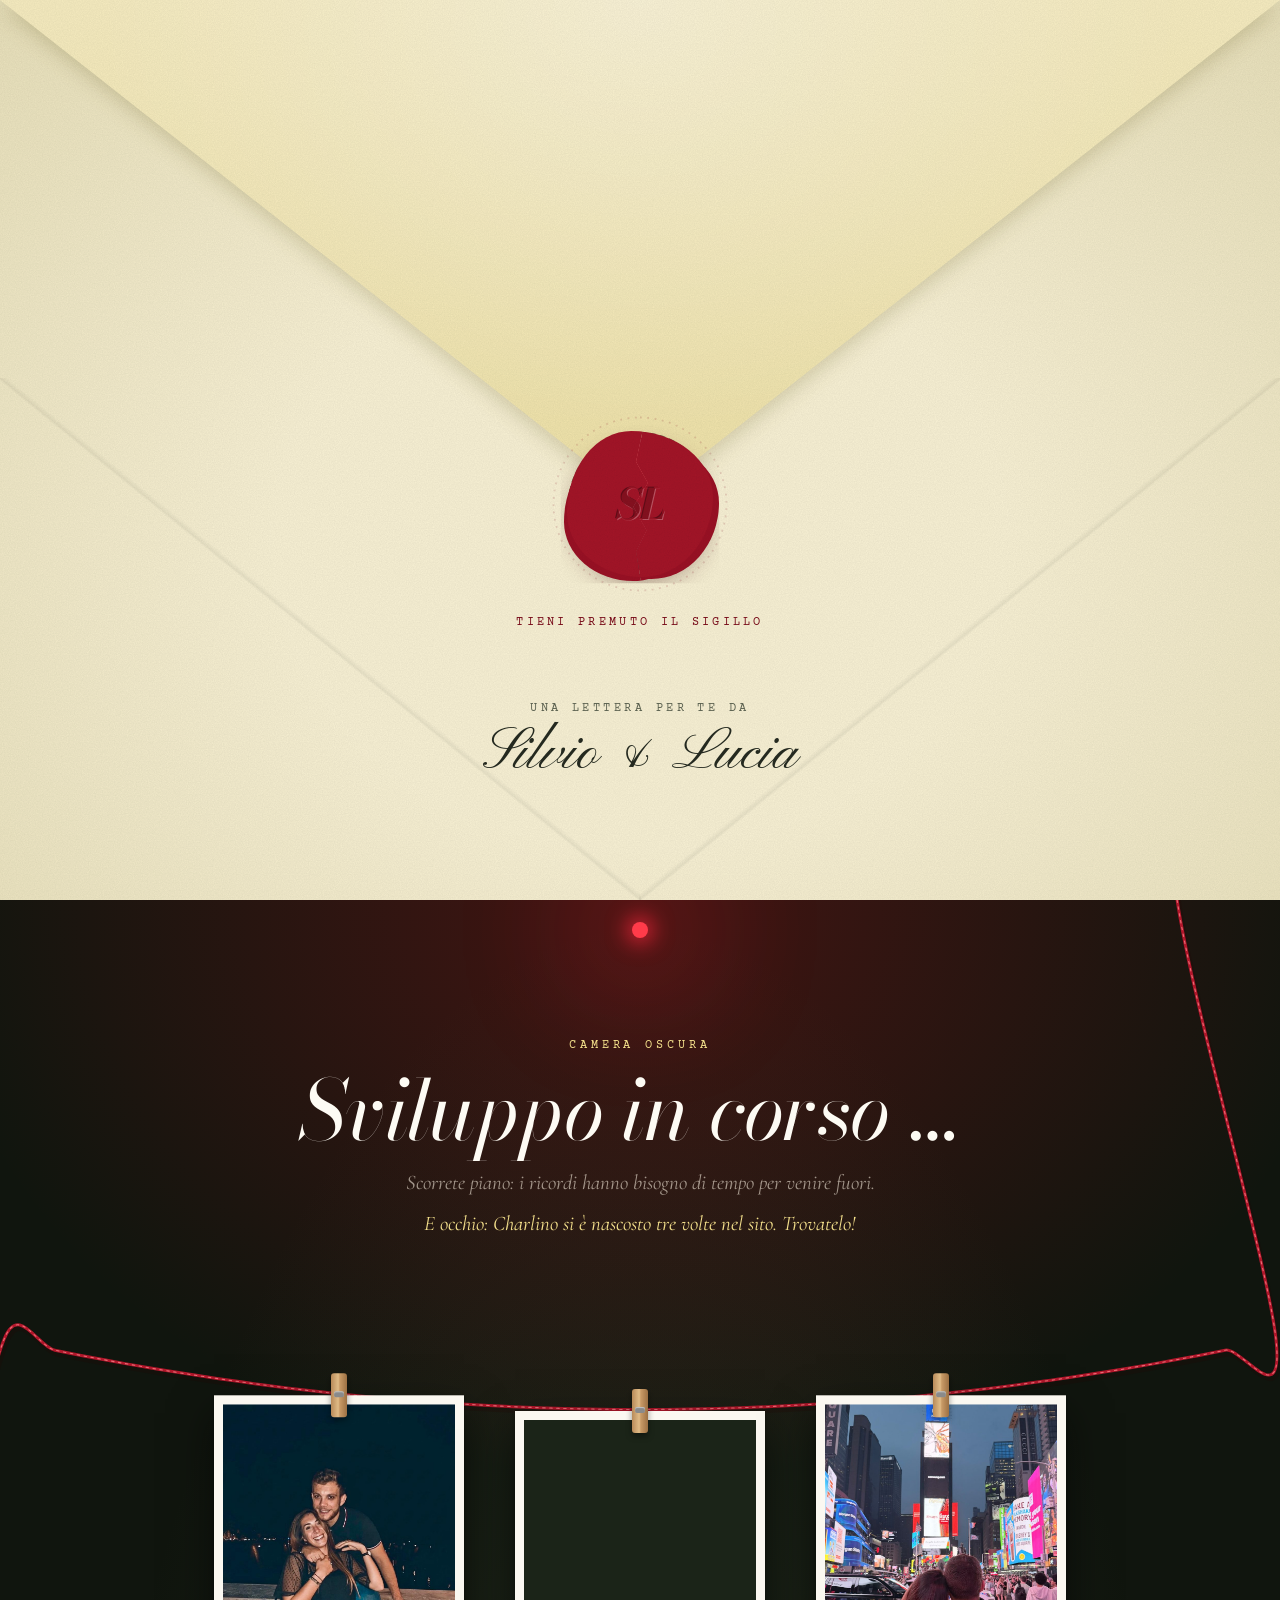
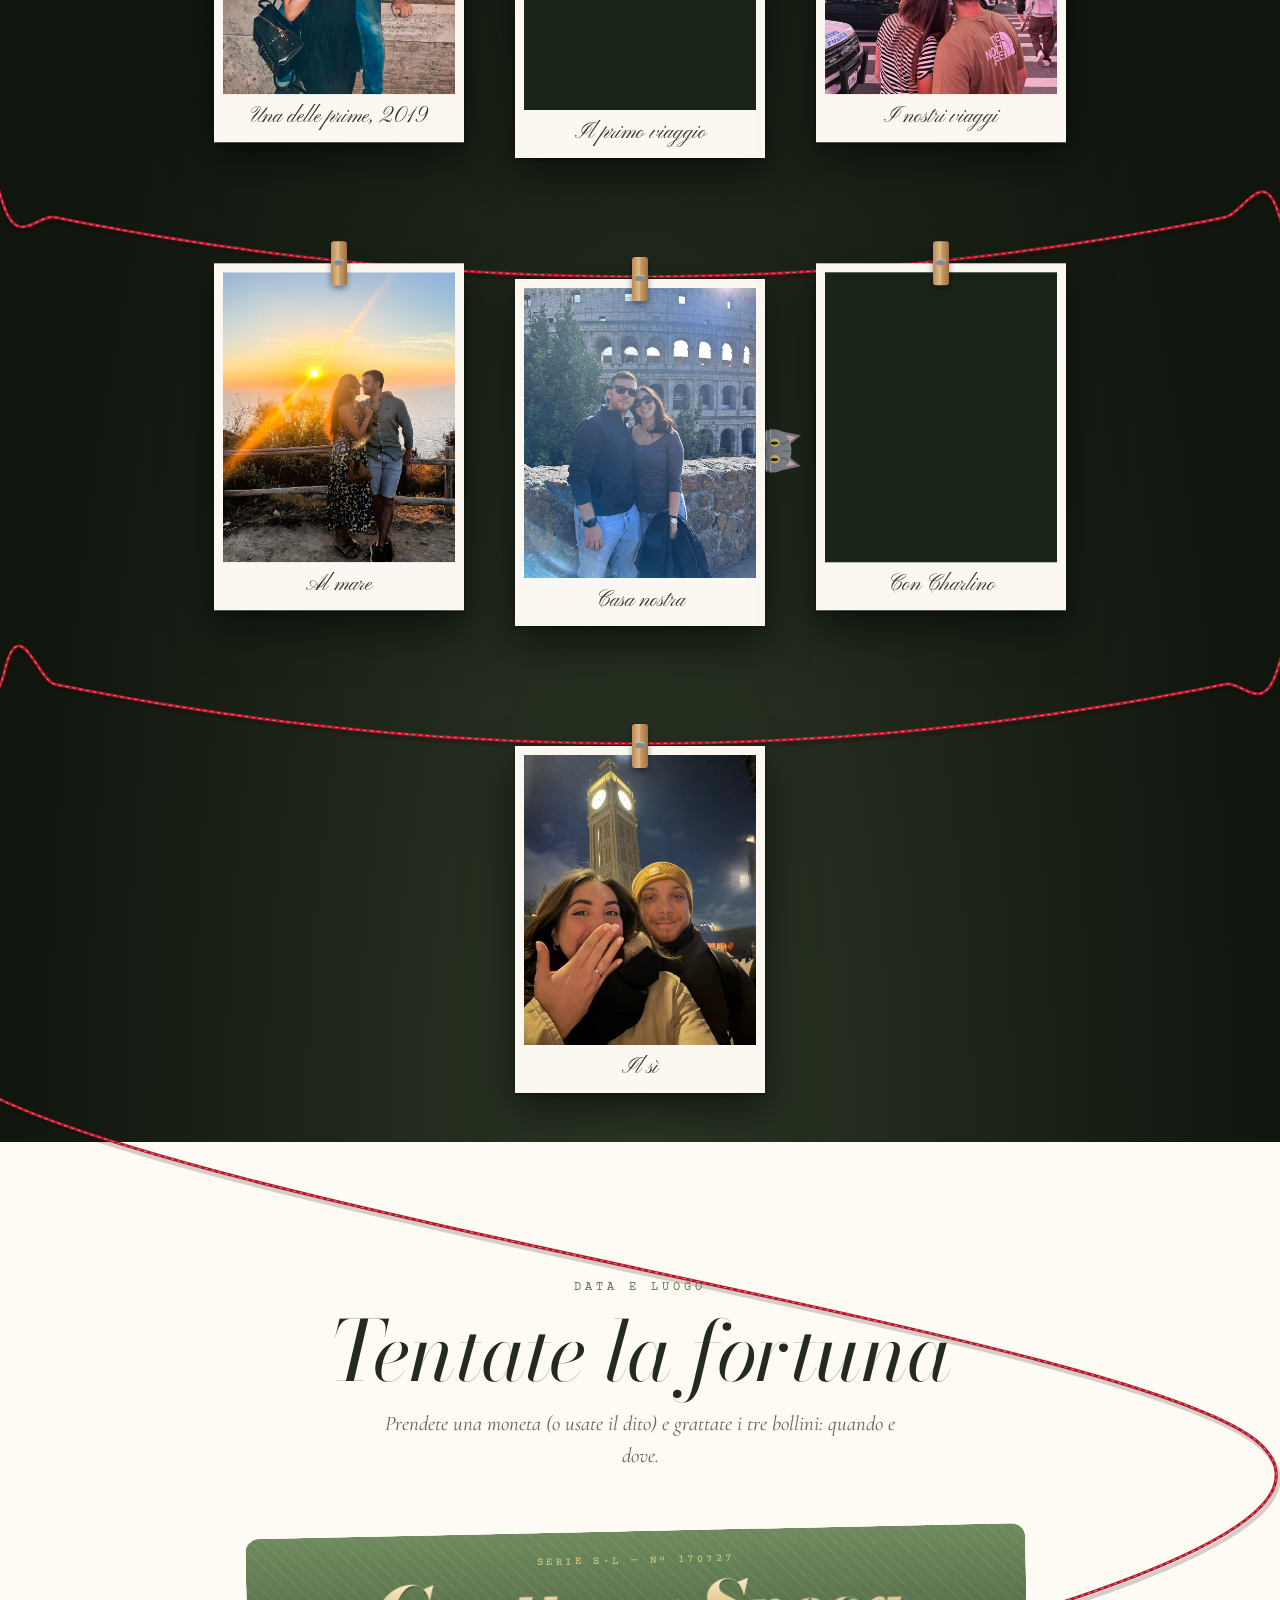
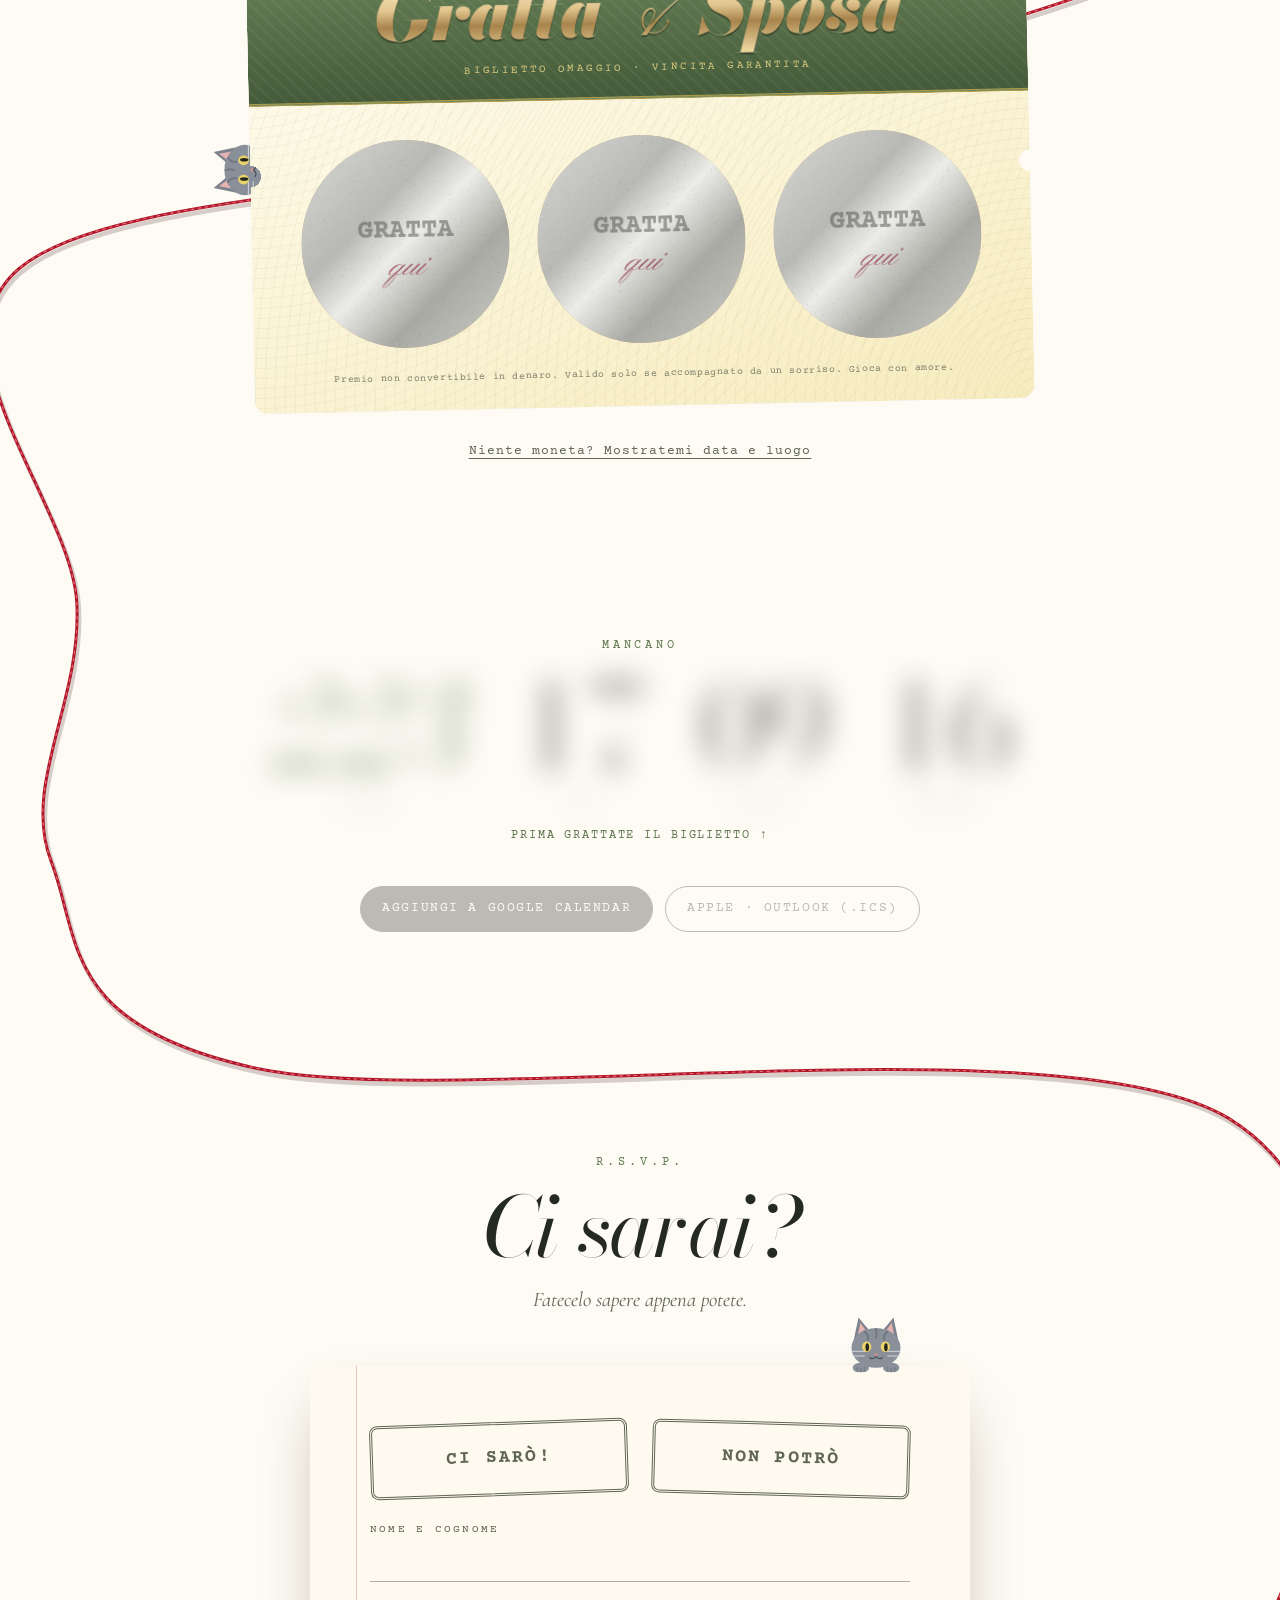
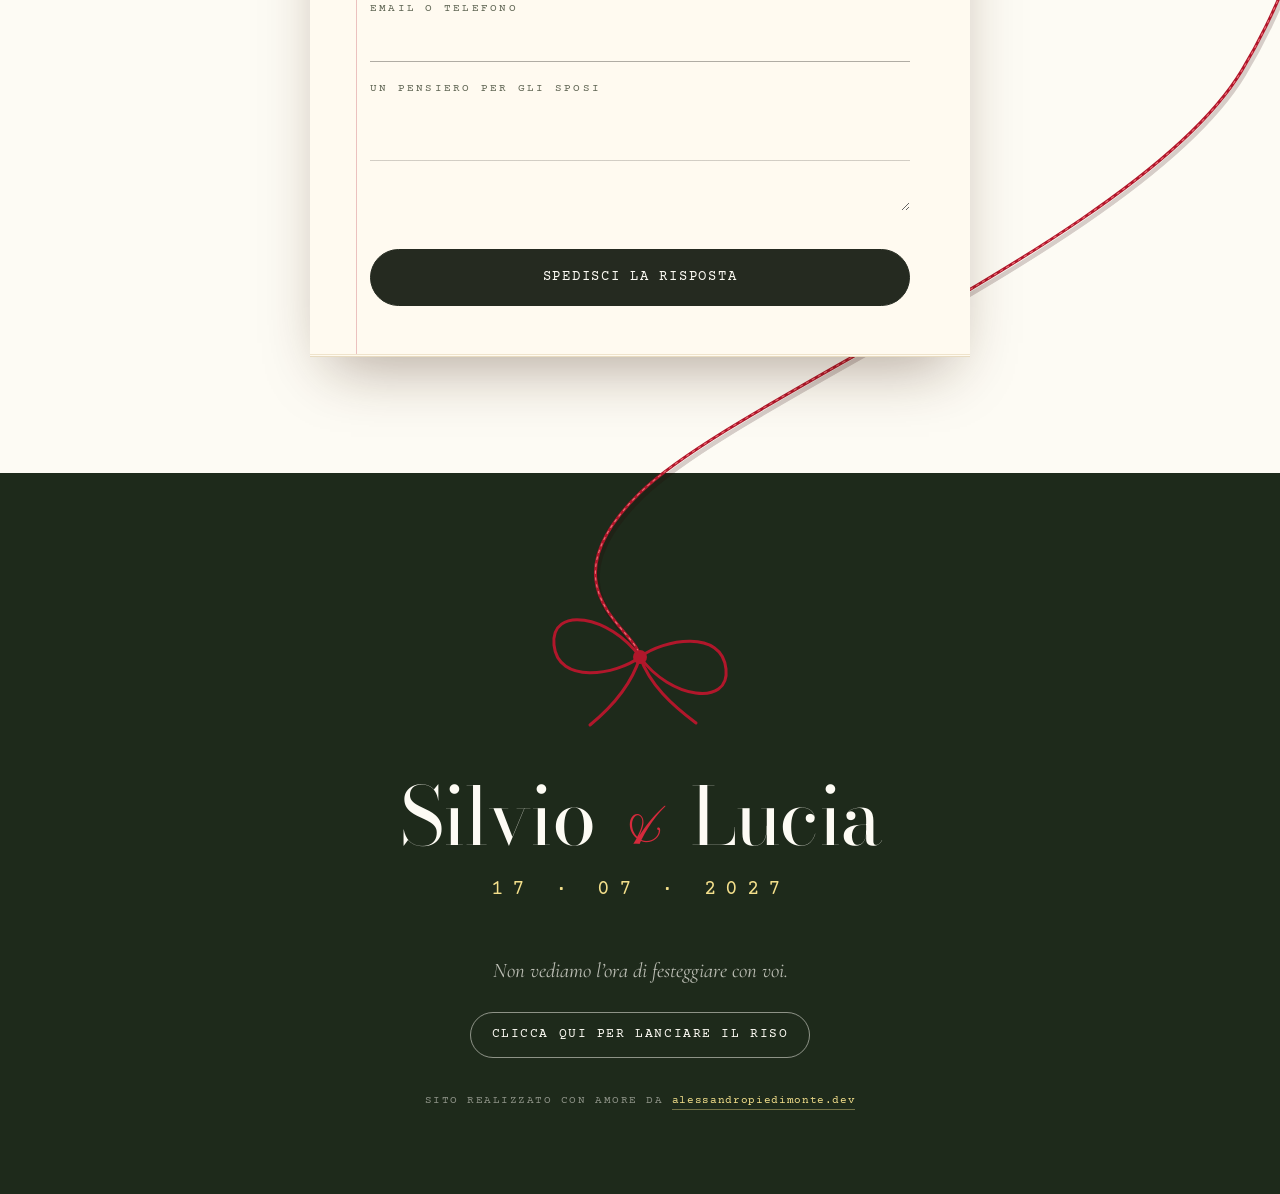
==== commit 23f590d5: "Sito più corto: data e luogo nel gratta e vinci, via cartolina, leggenda e filo di tutti - Gratta & " ====
--- a/index.html
+++ b/index.html
@@ -131,13 +131,7 @@
       <span class="hero__exit" data-thread="0.5,0.2; 0.5,1"></span>
     </section>
 
-    <!-- ============ 2. LA LEGGENDA ============ -->
-    <section class="legend" id="filo" data-thread="0.93,0.05; 0.95,0.5; 0.9,0.95">
-      <p class="kicker">Il filo rosso</p>
-      <p class="legend__text" id="legendText">Un’antica leggenda racconta che chi è destinato a incontrarsi nasce legato da un filo rosso invisibile. Può allungarsi, aggrovigliarsi, tendersi fino all’impossibile — ma non si spezza mai. Il nostro ci ha portati fin qui. Adesso seguitelo voi.</p>
-    </section>
-
-    <!-- ============ 3. CAMERA OSCURA ============ -->
+    <!-- ============ 2. CAMERA OSCURA ============ -->
     <section class="darkroom" id="foto">
       <div class="darkroom__lamp" aria-hidden="true"></div>
       <header class="section-head">
@@ -148,12 +142,12 @@
       <div class="line" id="line" data-thread-gallery></div>
     </section>
 
-    <!-- ============ 4. GRATTA & SPOSA ============ -->
+    <!-- ============ 3. GRATTA & SPOSA (data e luogo) ============ -->
     <section class="luck" id="data" data-thread="0.985,0.3; 0.5,0.58; 0.015,0.72">
       <header class="section-head">
-        <p class="kicker">La data</p>
+        <p class="kicker">Data e luogo</p>
         <h2>Tentate la fortuna</h2>
-        <p class="section-sub">Prendete una moneta (o usate il dito) e grattate i tre bollini.</p>
+        <p class="section-sub">Prendete una moneta (o usate il dito) e grattate i tre bollini: quando e dove.</p>
       </header>
 
       <div class="ticket-wrap">
@@ -171,18 +165,21 @@
             <canvas aria-hidden="true"></canvas>
           </div>
           <div class="spot" data-spot>
-            <div class="spot__prize"><small>mese</small><strong data-bind="mese">luglio</strong><em>d’estate</em></div>
+            <div class="spot__prize"><small>mese</small><strong data-bind="mese">luglio</strong><em data-bind="anno">2027</em></div>
             <canvas aria-hidden="true"></canvas>
           </div>
           <div class="spot" data-spot>
-            <div class="spot__prize"><small>anno</small><strong data-bind="anno">2027</strong><em>per sempre</em></div>
+            <div class="spot__prize spot__prize--place"><small>dove</small><strong data-bind="luogoBreve">Case Gialle</strong><em data-bind="citta">Melizzano</em></div>
             <canvas aria-hidden="true"></canvas>
           </div>
         </div>
 
         <div class="ticket__win" id="ticketWin" aria-live="polite">
           <span class="ticket__win-big">Hai vinto!</span>
-          <span class="ticket__win-small">Un invito al nostro matrimonio · <span data-bind="dataLunga">sabato 17 luglio 2027</span></span>
+          <span class="ticket__win-small">Un invito al nostro matrimonio</span>
+          <span class="ticket__win-when"><span data-bind="dataLunga">sabato 17 luglio 2027</span><span id="winOra"> · ore <span data-bind="ora">17:30</span></span></span>
+          <span class="ticket__win-where"><span data-bind="luogoNome">Le Case Gialle</span>, <span data-bind="indirizzo">Melizzano (BN)</span></span>
+          <a class="btn btn--small ticket__maps" data-bind-href="maps" target="_blank" rel="noopener">Apri in Maps</a>
         </div>
 
         <p class="ticket__foot">Premio non convertibile in denaro. Valido solo se accompagnato da un sorriso. Gioca con amore.</p>
@@ -190,10 +187,10 @@
 
       </div>
 
-      <button class="link-btn" type="button" id="revealAll">Niente moneta? Mostratemi la data</button>
-    </section>
-
-    <!-- ============ 5. COUNTDOWN ============ -->
+      <button class="link-btn" type="button" id="revealAll">Niente moneta? Mostratemi data e luogo</button>
+    </section>
+
+    <!-- ============ 4. COUNTDOWN ============ -->
     <section class="countdown is-locked" id="countdown" data-thread="0.06,0.1; 0.04,0.6; 0.2,1">
       <p class="kicker">Mancano</p>
       <div class="cd" aria-live="off">
@@ -209,64 +206,8 @@
       </div>
     </section>
 
-    <!-- ============ 6. CARTOLINA ============ -->
-    <section class="place" id="luogo" data-thread="0.015,0.3; 0.5,0.55; 0.985,0.82">
-      <header class="section-head">
-        <p class="kicker">Il luogo</p>
-        <h2>Vi aspettiamo qui</h2>
-      </header>
-
-      <p class="hint hint--top" id="postcardHint"><span class="hint__icon" aria-hidden="true">↻</span> Toccate la cartolina per girarla e scoprire dove</p>
-
-      <div class="postcard" id="postcard" tabindex="0" role="button" aria-pressed="false" aria-label="Gira la cartolina">
-        <button class="charlino charlino--postcard" type="button" data-charlino="cartolina" aria-label="Hai trovato Charlino!"><svg viewBox="0 0 120 100" aria-hidden="true"><use href="#charlinoSvg"/></svg><span class="charlino__bubble" aria-hidden="true">Miao!</span></button>
-        <div class="postcard__inner">
-          <div class="postcard__face postcard__front">
-            <div class="pc-sky" aria-hidden="true">
-              <span class="pc-sun"></span>
-              <svg class="pc-hills" viewBox="0 0 600 200" preserveAspectRatio="xMidYMax slice">
-                <path d="M0 120 Q80 70 160 105 T320 95 T470 80 T600 100 V200 H0Z" fill="#e9da8c" opacity=".8"/>
-                <path d="M0 150 Q100 105 210 140 T420 130 T600 140 V200 H0Z" fill="#a9bd8e"/>
-                <g class="pc-houses">
-                  <rect x="298" y="110" width="20" height="34" fill="#f1cf4f"/><path d="M295 111 L308 98 L321 111Z" fill="#c8713f"/>
-                  <rect x="318" y="118" width="40" height="26" fill="#f5d866"/><path d="M314 119 L338 102 L362 119Z" fill="#c8713f"/>
-                  <rect x="358" y="124" width="30" height="20" fill="#efc945"/><path d="M355 125 L373 112 L391 125Z" fill="#b9663a"/>
-                  <g fill="#5f7650"><rect x="304" y="118" width="7" height="8"/><rect x="326" y="126" width="7" height="8"/><rect x="343" y="126" width="7" height="8"/><rect x="333" y="134" width="9" height="10"/><rect x="368" y="130" width="8" height="7"/></g>
-                </g>
-                <path d="M0 175 Q140 150 290 172 T600 168 V200 H0Z" fill="#6f8a5e"/>
-                <g fill="#3e5034"><path d="M470 168 q4 -46 8 0z"/><path d="M486 170 q4 -58 8 0z"/><path d="M110 176 q4 -40 8 0z"/><path d="M262 150 q4 -44 8 0z"/></g>
-              </svg>
-            </div>
-            <span class="pc-greet" data-bind="salutiDa">Saluti dalle</span>
-            <span class="pc-city" data-bind="saluti">Case Gialle</span>
-            <span class="pc-venue" data-bind="citta">Melizzano</span>
-            <span class="pc-turn" aria-hidden="true">girami ↻</span>
-          </div>
-
-          <div class="postcard__face postcard__back">
-            <div class="pc-msg">
-              <p>Cari amici,</p>
-              <p>qui si mangia bene, si balla fino a tardi e, soprattutto, ci si sposa. Manchi solo tu.</p>
-              <p class="pc-sign"><span data-bind="lui">Silvio</span> &amp; <span data-bind="lei">Lucia</span></p>
-            </div>
-            <div class="pc-side">
-              <div class="pc-stamp" aria-hidden="true"><span>S&amp;L</span><small>2027</small></div>
-              <div class="pc-postmark" aria-hidden="true"><span data-bind="timbro">17 LUG 2027</span></div>
-              <div class="pc-addr">
-                <span data-bind="luogoNome">Le Case Gialle</span>
-                <span data-bind="indirizzo">Melizzano (BN)</span>
-                <span id="pcOra">ore <span data-bind="ora">16:30</span></span>
-              </div>
-              <a class="btn btn--small" data-bind-href="maps" target="_blank" rel="noopener" id="mapsLink">Apri in Maps</a>
-            </div>
-            <span class="pc-turn pc-turn--back" aria-hidden="true">↺ torna davanti</span>
-          </div>
-        </div>
-      </div>
-    </section>
-
-    <!-- ============ 7. RSVP ============ -->
-    <section class="rsvp" id="rsvp" data-thread="0.96,0.05; 0.97,0.6; 0.95,1">
+    <!-- ============ 5. RSVP ============ -->
+    <section class="rsvp" id="rsvp" data-thread="0.96,0.05; 0.97,0.6; 0.5,1.02">
       <header class="section-head">
         <p class="kicker">R.S.V.P.</p>
         <h2>Ci sarai?</h2>
@@ -274,6 +215,7 @@
       </header>
 
       <form class="letter" id="rsvpForm" novalidate>
+        <button class="charlino charlino--letter" type="button" data-charlino="lettera" aria-label="Hai trovato Charlino!"><svg viewBox="0 0 120 100" aria-hidden="true"><use href="#charlinoSvg"/></svg><span class="charlino__bubble" aria-hidden="true">Miao!</span></button>
         <p class="letter__already" id="rsvpAlready" hidden>Hai già risposto: puoi inviare di nuovo per modificare la tua risposta.</p>
 
         <fieldset class="choice">
@@ -311,11 +253,6 @@
           <textarea name="messaggio" rows="3"></textarea>
         </label>
 
-        <label class="check" id="filoCheck">
-          <input type="checkbox" name="filo" value="si" checked>
-          <span>Lega il mio nome al <em>filo di tutti</em> (si vedono solo nome e iniziale del cognome)</span>
-        </label>
-
         <input class="hp" type="text" name="_gotcha" tabindex="-1" autocomplete="off" aria-hidden="true">
 
         <p class="letter__error" id="rsvpError" role="alert" hidden></p>
@@ -340,18 +277,7 @@
       </div>
     </section>
 
-    <!-- ============ 8. IL FILO DI TUTTI ============ -->
-    <section class="everyone" id="tutti" data-thread="0.97,0.12; 0.97,0.7; 0.5,1.04">
-      <header class="section-head">
-        <p class="kicker">Il filo di tutti</p>
-        <h2>Chi si è già legato</h2>
-        <p class="section-sub" id="tuttiSub">Ogni “Ci sarò!” è un nodo in più sul nostro filo.</p>
-      </header>
-      <ul class="knots" id="knots" aria-live="polite"></ul>
-      <p class="knots__empty" id="knotsEmpty" hidden>Il filo aspetta il primo nodo: rispondete qui sopra e legatevi per primi.</p>
-    </section>
-
-    <!-- ============ 9. IL NODO ============ -->
+    <!-- ============ 6. IL NODO ============ -->
     <footer class="finale" id="fine">
       <svg class="knot" id="knot" viewBox="0 0 240 160" aria-hidden="true" data-thread="0.5,0.52">
         <path pathLength="1" d="M120 82 C 90 40, 30 30, 34 70 C 38 110, 96 100, 120 82 C 144 64, 202 54, 206 94 C 210 132, 150 124, 120 82" />
--- a/assets/css/style.css
+++ b/assets/css/style.css
@@ -463,31 +463,7 @@
 .hero__exit { position: absolute; right: 8%; bottom: 0; width: 1px; height: 30%; }
 
 /* ==========================================================================
-   2. LEGGENDA
-   ========================================================================== */
-.legend {
-  position: relative;
-  padding: clamp(100px, 153px, 200px) var(--gutter);
-  max-width: 1100px;
-  margin: 0 auto;
-}
-.legend .kicker { position: relative; z-index: 2; }
-.legend__text {
-  position: relative; z-index: 2;
-  font-family: var(--f-display);
-  font-size: clamp(1.8rem, 1.1rem + 3vw, 3.9rem);
-  line-height: 1.16;
-  letter-spacing: -.015em;
-  margin: 0;
-  padding-right: clamp(20px, 6vw, 80px);
-}
-.legend__text .w { opacity: .13; transition: opacity .35s ease, color .35s; }
-.legend__text .w.on { opacity: 1; }
-.legend__text .w.hl { font-style: italic; } /* sempre corsivo: accendendosi cambia solo colore, non larghezza */
-.legend__text .w.hl.on { color: var(--red); }
-
-/* ==========================================================================
-   3. CAMERA OSCURA
+   2. CAMERA OSCURA
    ========================================================================== */
 .darkroom {
   position: relative;
@@ -582,7 +558,7 @@
 .photo.is-developed figcaption { opacity: 1; }
 
 /* ==========================================================================
-   4. GRATTA & SPOSA
+   3. GRATTA & SPOSA
    ========================================================================== */
 .luck {
   position: relative;
@@ -675,6 +651,13 @@
   letter-spacing: -.02em;
 }
 .spot__prize em { font-family: var(--f-script); font-style: normal; font-size: clamp(.9rem, .7rem + .8vw, 1.3rem); color: var(--ink-soft); }
+.spot__prize--place strong {
+  font-size: clamp(1rem, .55rem + 2.4vw, 1.9rem);
+  line-height: 1;
+  text-align: center;
+  max-width: 82%;
+  margin: .2em 0 .15em;
+}
 .spot.is-done .spot__prize { animation: pop .7s var(--ease-out); }
 @keyframes pop { 0% { transform: scale(.7); } 60% { transform: scale(1.12); } 100% { transform: scale(1); } }
 
@@ -696,7 +679,7 @@
   transition: max-height 1s var(--ease-out), opacity .8s, margin .8s;
   padding: 0 20px;
 }
-.ticket.is-won .ticket__win { max-height: 220px; opacity: 1; margin-top: 12px; }
+.ticket.is-won .ticket__win { max-height: 420px; opacity: 1; margin-top: 12px; }
 .ticket__win-big {
   font-family: var(--f-display); font-weight: 900; font-style: italic;
   font-size: clamp(2rem, 1.4rem + 3vw, 3.4rem);
@@ -711,6 +694,13 @@
   60% { transform: rotate(-2deg); }
 }
 .ticket__win-small { font-style: italic; font-size: 1.15rem; }
+.ticket__win-when {
+  font-family: var(--f-display);
+  font-size: clamp(1.3rem, 1rem + 1.6vw, 1.9rem);
+  line-height: 1.2;
+}
+.ticket__win-where { font-family: var(--f-type); font-size: .85rem; letter-spacing: .08em; color: var(--ink-soft); }
+.ticket__maps { justify-self: center; margin-top: .8rem; }
 
 .ticket__foot {
   font-family: var(--f-type);
@@ -722,7 +712,7 @@
 }
 
 /* ==========================================================================
-   5. COUNTDOWN
+   4. COUNTDOWN
    ========================================================================== */
 .countdown {
   position: relative;
@@ -771,227 +761,7 @@
 .countdown.is-locked .cal-btns { opacity: .3; pointer-events: none; }
 
 /* ==========================================================================
-   6. CARTOLINA
-   ========================================================================== */
-.place {
-  position: relative;
-  padding: clamp(60px, 85px, 110px) var(--gutter) clamp(110px, 136px, 180px);
-  text-align: center;
-  background: linear-gradient(180deg, var(--paper), var(--paper-2) 60%, var(--paper));
-}
-
-.postcard {
-  position: relative; z-index: 2;
-  display: block;
-  width: min(100%, 760px);
-  aspect-ratio: 3 / 2;
-  margin: clamp(40px, 60px, 70px) auto 18px;
-  perspective: 1800px;
-  cursor: pointer;
-  -webkit-tap-highlight-color: transparent;
-  outline-offset: 10px;
-}
-.postcard__inner {
-  position: absolute; inset: 0;
-  transition: transform .55s var(--ease-out);
-  transform: rotate(1.5deg);
-}
-.postcard.is-flipped .postcard__inner { transform: rotate(-1deg); }
-@media (hover: hover) {
-  .postcard:not(.is-flipped):not(.is-turning):hover .postcard__inner { transform: rotate(0deg) rotateY(-8deg); }
-}
-/* giro in due tempi: si mette di taglio, cambia faccia, si raddrizza */
-.postcard.is-turning .postcard__inner { transform: rotate(0deg) rotateY(90deg); transition: transform .3s cubic-bezier(.55, 0, .85, .35); }
-.postcard.is-landing .postcard__inner { transform: rotate(0deg) rotateY(-90deg); transition: none; }
-.postcard__back { visibility: hidden; }
-.postcard.is-flipped .postcard__back { visibility: visible; }
-.postcard.is-flipped .postcard__front { visibility: hidden; }
-
-.postcard__face {
-  position: absolute; inset: 0;
-  border-radius: 6px;
-  overflow: hidden;
-  box-shadow: 0 30px 60px -18px rgba(60,30,10,.5), 0 0 0 1px rgba(0,0,0,.06);
-}
-
-.postcard__front {
-  display: flex; flex-direction: column; align-items: center; justify-content: center;
-  background: #fff8ec;
-  padding: 3.5%;
-}
-.pc-sky {
-  position: absolute; inset: 3.5%;
-  background: linear-gradient(180deg, #cfe3e6 0%, #f4efcf 55%, #f6e7a6 100%);
-  overflow: hidden;
-}
-.pc-sun {
-  position: absolute; left: 76%; top: 8%;
-  width: 14%; aspect-ratio: 1;
-  border-radius: 50%;
-  background: radial-gradient(circle, #fffbe3, #f3dc6e 70%, transparent 71%);
-  filter: blur(.5px);
-}
-.pc-hills { position: absolute; left: 0; bottom: 0; width: 100%; height: 55%; }
-
-.pc-greet {
-  position: relative;
-  font-family: var(--f-script);
-  font-size: clamp(1.6rem, 1rem + 3.4vw, 3.4rem);
-  color: #fff;
-  text-shadow: 2px 2px 0 var(--accent), 0 0 18px rgba(0,0,0,.25);
-  transform: rotate(-6deg);
-  margin-bottom: -.25em;
-  z-index: 2;
-}
-.pc-city > span { display: block; }
-.pc-city.pc-city--multi { font-size: clamp(2.4rem, .6rem + 8vw, 6rem); line-height: .92; }
-.pc-city {
-  position: relative;
-  font-family: var(--f-display);
-  font-weight: 900;
-  font-size: clamp(2.7rem, .8rem + 11vw, 7.8rem);
-  line-height: .95;
-  letter-spacing: -.01em;
-  text-transform: uppercase;
-  background-image: linear-gradient(135deg, #e8c94a, #6f8a5e);
-  background-size: cover;
-  background-position: center;
-  -webkit-background-clip: text; background-clip: text;
-  color: transparent;
-  -webkit-text-stroke: 2px #fff8ec;
-  filter: drop-shadow(5px 6px 0 var(--accent)) drop-shadow(0 10px 18px rgba(0,0,0,.25));
-  transform: skewY(-3deg);
-  max-width: 100%;
-  z-index: 2;
-}
-.pc-venue {
-  position: relative;
-  font-family: var(--f-type);
-  font-size: clamp(.6rem, .5rem + .4vw, .82rem);
-  letter-spacing: .25em;
-  text-transform: uppercase;
-  background: #fff8ec;
-  color: var(--ink);
-  padding: .5em 1em;
-  margin-top: 4%;
-  z-index: 2;
-}
-
-.postcard__back {
-  background:
-    repeating-linear-gradient(0deg, transparent 0 31px, rgba(90,60,30,.06) 31px 32px),
-    #fbf5e8;
-  display: grid;
-  grid-template-columns: 1.1fr 1px .9fr;
-  text-align: left;
-  padding: 5%;
-  gap: 4%;
-}
-.postcard__back::before {
-  content: "";
-  grid-column: 2; grid-row: 1;
-  background: rgba(90,60,30,.35);
-}
-.pc-msg {
-  grid-column: 1; grid-row: 1;
-  font-family: var(--f-script);
-  font-size: clamp(1rem, .6rem + 1.9vw, 1.9rem);
-  line-height: 1.25;
-  color: #2c3a6b;
-  align-self: center;
-  transform: rotate(-2deg);
-}
-.pc-msg p { margin: 0 0 .4em; }
-.pc-sign { text-align: right; font-size: 1.15em; }
-.pc-side {
-  grid-column: 3; grid-row: 1;
-  position: relative;
-  display: flex; flex-direction: column; justify-content: flex-end; align-items: flex-start;
-  gap: 6%;
-}
-.pc-stamp {
-  position: absolute; right: 0; top: 0;
-  width: clamp(54px, 15%, 100px);
-  width: clamp(54px, 13vw, 96px);
-  aspect-ratio: 4 / 5;
-  display: flex; flex-direction: column; align-items: center; justify-content: center;
-  background: var(--accent);
-  color: var(--gold-light);
-  font-family: var(--f-display); font-weight: 900; font-style: italic;
-  font-size: clamp(.9rem, .5rem + 1.6vw, 1.6rem);
-  line-height: 1;
-  border: 5px solid #fbf5e8;
-  outline: 1px solid var(--accent);
-  -webkit-mask: radial-gradient(circle 3px, transparent 96%, #000) -3px -3px / 8px 8px;
-          mask: radial-gradient(circle 3px, transparent 96%, #000) -3px -3px / 8px 8px;
-  transform: rotate(4deg);
-}
-.pc-stamp small { font-family: var(--f-type); font-style: normal; font-weight: 400; font-size: .5em; letter-spacing: .15em; margin-top: .4em; }
-.pc-postmark {
-  position: absolute; right: 12%; top: 12%;
-  width: clamp(70px, 18vw, 130px); aspect-ratio: 1;
-  border: 2px solid rgba(30, 40, 90, .55);
-  border-radius: 50%;
-  display: grid; place-items: center;
-  font-family: var(--f-type); font-weight: 700;
-  font-size: clamp(.5rem, .35rem + .6vw, .8rem);
-  color: rgba(30, 40, 90, .6);
-  transform: rotate(-14deg);
-  box-shadow: inset 0 0 0 6px transparent, inset 0 0 0 7px rgba(30,40,90,.35);
-}
-.pc-addr {
-  display: grid;
-  width: 100%;
-  font-family: var(--f-type);
-  font-size: clamp(.58rem, .4rem + .75vw, .95rem);
-  line-height: 1.3;
-}
-.pc-addr > span { border-bottom: 1px solid rgba(90,60,30,.35); padding: .45em 0 .2em; }
-.pc-addr > span:first-child { font-weight: 700; }
-
-.hint {
-  position: relative; z-index: 2;
-  font-family: var(--f-type); font-size: .72rem; letter-spacing: .2em; text-transform: uppercase;
-  color: var(--ink-soft);
-}
-/* indicazione sopra la cartolina: ben visibile, prima di arrivarci */
-.hint--top {
-  display: inline-flex; align-items: center; gap: .7em;
-  margin: clamp(22px, 4vw, 34px) auto 0;
-  padding: .75em 1.3em;
-  border: 1px dashed var(--accent);
-  border-radius: 999px;
-  background: var(--sage-soft);
-  color: var(--accent-deep);
-  font-size: .74rem;
-  letter-spacing: .14em;
-  line-height: 1.4;
-}
-.hint__icon { font-size: 1.4em; letter-spacing: 0; display: inline-block; animation: spinHint 2.4s var(--ease-in-out) infinite; }
-@keyframes spinHint { 0%, 55% { transform: rotate(0); } 100% { transform: rotate(360deg); } }
-.postcard.is-flipped ~ .hint, .place.is-flipped .hint--top { opacity: .45; }
-
-/* linguetta "girami" sulla cartolina */
-.pc-turn {
-  position: absolute;
-  right: 3.5%; bottom: 3.5%;
-  z-index: 3;
-  padding: .55em 1em .55em 1.1em;
-  background: var(--accent);
-  color: var(--paper);
-  font-family: var(--f-type);
-  font-size: clamp(.62rem, .5rem + .4vw, .8rem);
-  letter-spacing: .14em;
-  text-transform: uppercase;
-  border-radius: 999px 0 0 999px;
-  box-shadow: 0 6px 14px rgba(40, 55, 30, .3);
-  animation: turnNudge 3s ease-in-out infinite;
-}
-.pc-turn--back { right: auto; bottom: auto; left: 4%; top: 3.5%; border-radius: 999px; animation: none; background: var(--sage-soft); color: var(--accent-deep); box-shadow: none; }
-@keyframes turnNudge { 0%, 70%, 100% { transform: translateX(0); } 80% { transform: translateX(-8px); } 90% { transform: translateX(0); } }
-
-/* ==========================================================================
-   7. RSVP
+   5. RSVP
    ========================================================================== */
 .rsvp {
   position: relative;
@@ -1146,7 +916,7 @@
 @keyframes fadeUp { from { opacity: 0; transform: translateY(30px); } }
 
 /* ==========================================================================
-   8. FINALE
+   6. FINALE
    ========================================================================== */
 .finale {
   position: relative;
@@ -1217,74 +987,6 @@
 .reveal.is-in { opacity: 1; transform: none; }
 .ticket.reveal { transform: translateY(60px) rotate(3deg); }
 .ticket.reveal.is-in { transform: rotate(-1.2deg); }
-.postcard.reveal { transform: translateY(60px) rotate(-4deg); }
-.postcard.reveal.is-in { transform: none; }
-
-/* ==========================================================================
-   Il filo di tutti
-   ========================================================================== */
-.everyone {
-  position: relative;
-  padding: clamp(40px, 60px, 90px) var(--gutter) clamp(90px, 120px, 150px);
-  text-align: center;
-}
-.knots {
-  position: relative; z-index: 2;
-  list-style: none;
-  margin: clamp(36px, 50px, 60px) auto 0;
-  padding: 0;
-  max-width: 900px;
-  display: flex; flex-wrap: wrap; justify-content: center;
-  gap: 34px 18px;
-}
-.knot-tag {
-  position: relative;
-  padding: .35em 1em .3em;
-  background: var(--paper-2);
-  border: 1px solid var(--paper-3);
-  border-radius: 4px 4px 10px 10px;
-  font-family: var(--f-script);
-  font-size: 1.55rem;
-  line-height: 1.2;
-  color: var(--ink);
-  transform: rotate(var(--tilt, 0deg));
-  transform-origin: 50% -22px;
-  box-shadow: 0 6px 12px -6px rgba(60, 50, 20, .35);
-}
-/* il cordino rosso e il nodo da cui pende ogni nome */
-.knot-tag::before {
-  content: "";
-  position: absolute; left: 50%; top: -20px;
-  width: 1.5px; height: 20px; margin-left: -.75px;
-  background: var(--red);
-}
-.knot-tag::after {
-  content: "";
-  position: absolute; left: 50%; top: -25px;
-  width: 9px; height: 9px; margin-left: -4.5px;
-  border-radius: 50%;
-  background: var(--red);
-  box-shadow: 0 0 0 2px var(--paper);
-}
-.knot-tag.is-new { animation: tagDrop 1.1s var(--ease-out); background: var(--sage-soft); }
-@keyframes tagDrop {
-  0% { transform: translateY(-40px) rotate(-14deg); opacity: 0; }
-  60% { transform: translateY(4px) rotate(6deg); opacity: 1; }
-  100% { transform: rotate(var(--tilt, 0deg)); }
-}
-.knots__empty { position: relative; z-index: 2; font-style: italic; color: var(--ink-soft); margin: 30px auto 0; max-width: 30rem; }
-
-/* consenso nel modulo RSVP */
-.check {
-  display: flex; gap: .7em; align-items: flex-start;
-  margin: .2rem 0 1.4rem;
-  font-size: 1.05rem;
-  line-height: 1.35;
-  color: var(--ink-soft);
-  cursor: pointer;
-}
-.check input { width: 1.15em; height: 1.15em; margin-top: .15em; accent-color: var(--accent); flex: none; }
-.check em { color: var(--red); }
 
 /* ==========================================================================
    Riso da lanciare
@@ -1338,8 +1040,8 @@
 @keyframes catJump { 40% { translate: 0 -22px; } 100% { translate: 0 0; } }
 
 /* nascondigli */
-.charlino--postcard { top: -50px; right: 12%; }
 .ticket-wrap { position: relative; z-index: 2; max-width: 780px; margin: 0 auto; } /* sopra al filo, con Charlino dietro al biglietto */
+.charlino--letter { top: -52px; right: 9%; width: 70px; }
 .charlino--ticket { left: -46px; top: 44%; rotate: -90deg; }
 .charlino--ticket .charlino__bubble { rotate: 90deg; }
 .charlino--photo { right: -44px; top: 42%; width: 62px; rotate: 90deg; }
@@ -1448,7 +1150,6 @@
   .eyebrow { font-size: .68rem; letter-spacing: .22em; }
   .ticket__brand { font-size: 10.5vw; white-space: nowrap; }
   .ticket__serial, .ticket__price { font-size: .56rem; letter-spacing: .14em; }
-  .legend__text { padding-right: 34px; }
   .line { column-gap: 16px; row-gap: 86px; }
   .photo { width: calc(50% - 16px); max-width: 190px; }
   .ticket { transform: none; }
@@ -1458,19 +1159,6 @@
   .charlino--ticket { left: auto; right: 10%; top: -48px; rotate: 0deg; width: 64px; }
   .charlino--ticket .charlino__bubble { rotate: 0deg; }
   .charlino--photo { width: 52px; right: -30px; }
-  .knot-tag { font-size: 1.3rem; }
-  .postcard { aspect-ratio: 2 / 3; }
-  .postcard__back { grid-template-columns: 1fr; grid-template-rows: 1fr 1px auto; padding: 7%; gap: 5%; }
-  .postcard__back::before { grid-column: 1; grid-row: 2; }
-  .pc-msg { grid-row: 1; font-size: 1.45rem; }
-  .pc-side { grid-column: 1; grid-row: 3; min-height: 44%; }
-  .pc-stamp { width: 64px; }
-  .pc-side { padding-top: 92px; }
-  .pc-postmark { width: 84px; right: 50px; top: 0; }
-  .pc-addr { font-size: .8rem; }
-  .pc-city { font-size: clamp(2.4rem, 15vw, 5rem); writing-mode: horizontal-tb; }
-  .pc-city.pc-city--multi { font-size: clamp(2.4rem, 16vw, 5rem); }
-  .pc-greet { font-size: 2.4rem; }
   .field-row { grid-template-columns: 1fr; gap: 0; }
   .cd__unit small { letter-spacing: .15em; font-size: .6rem; }
 }
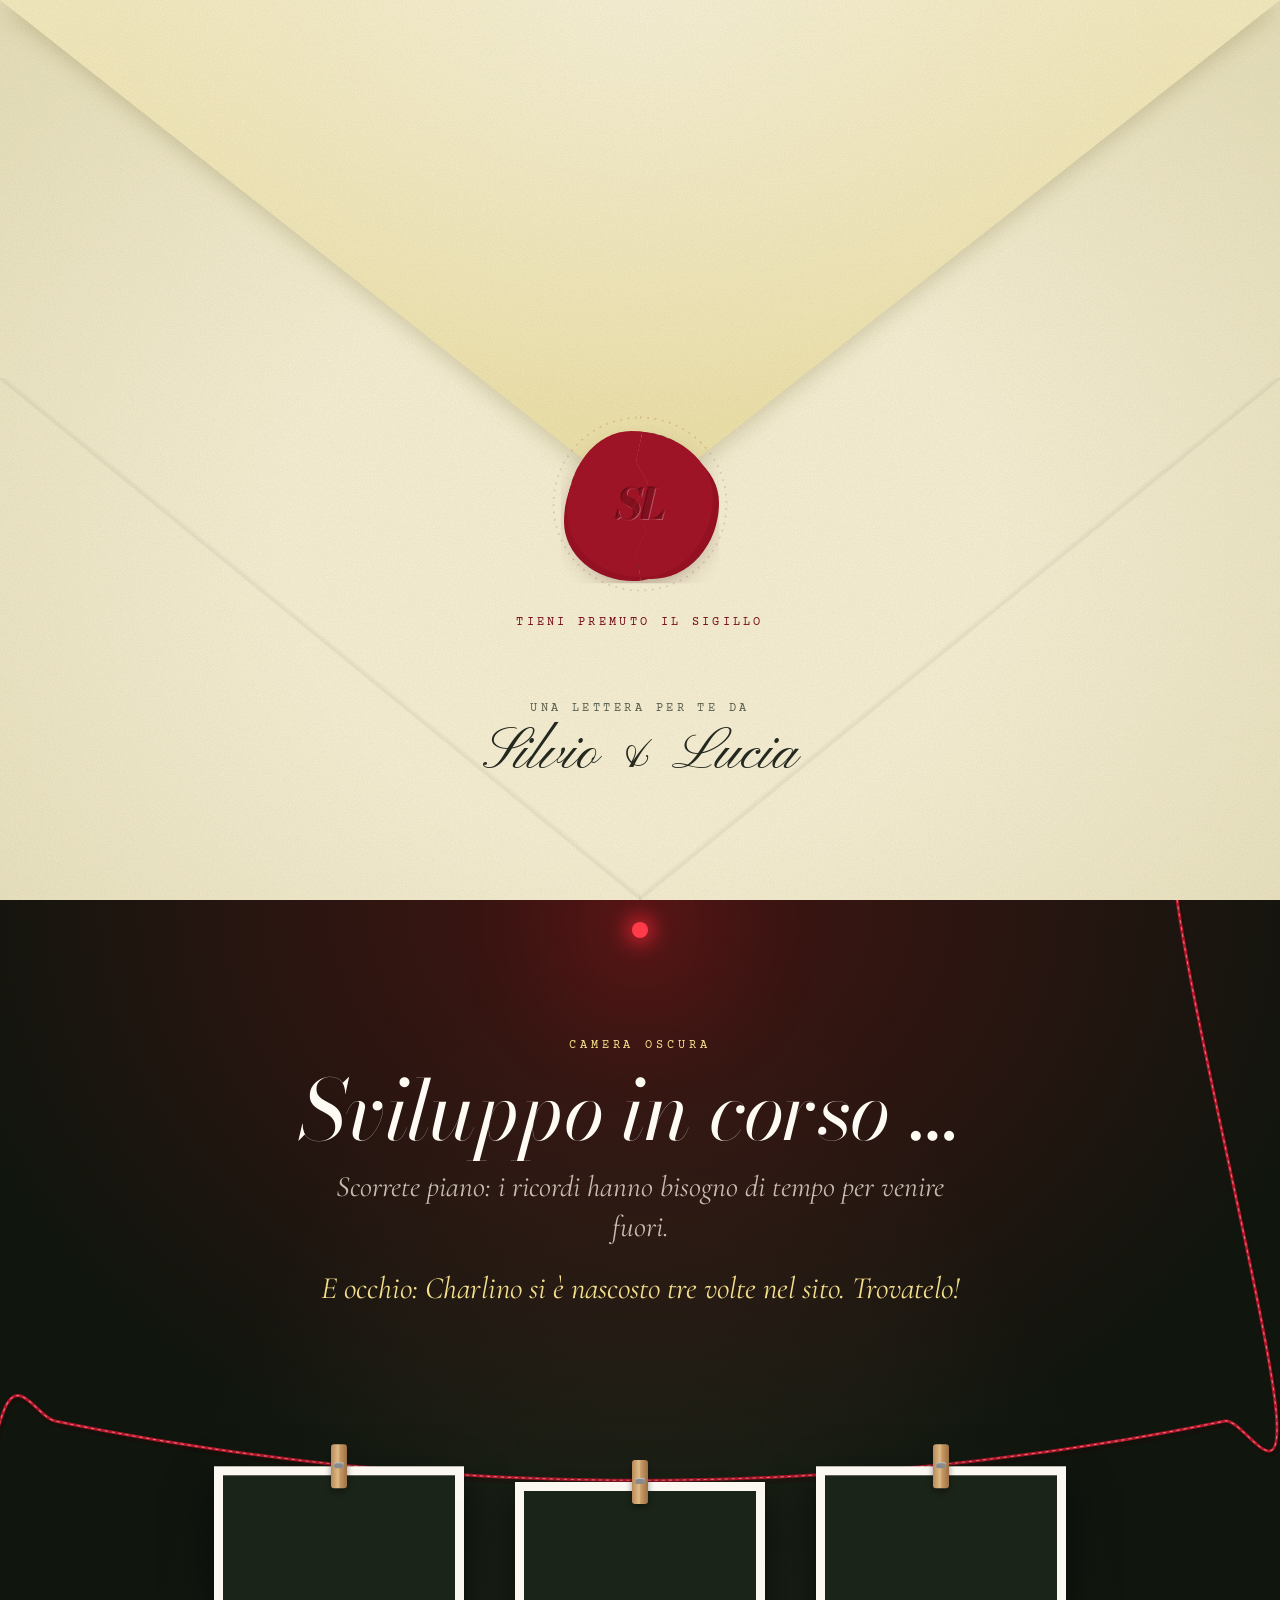
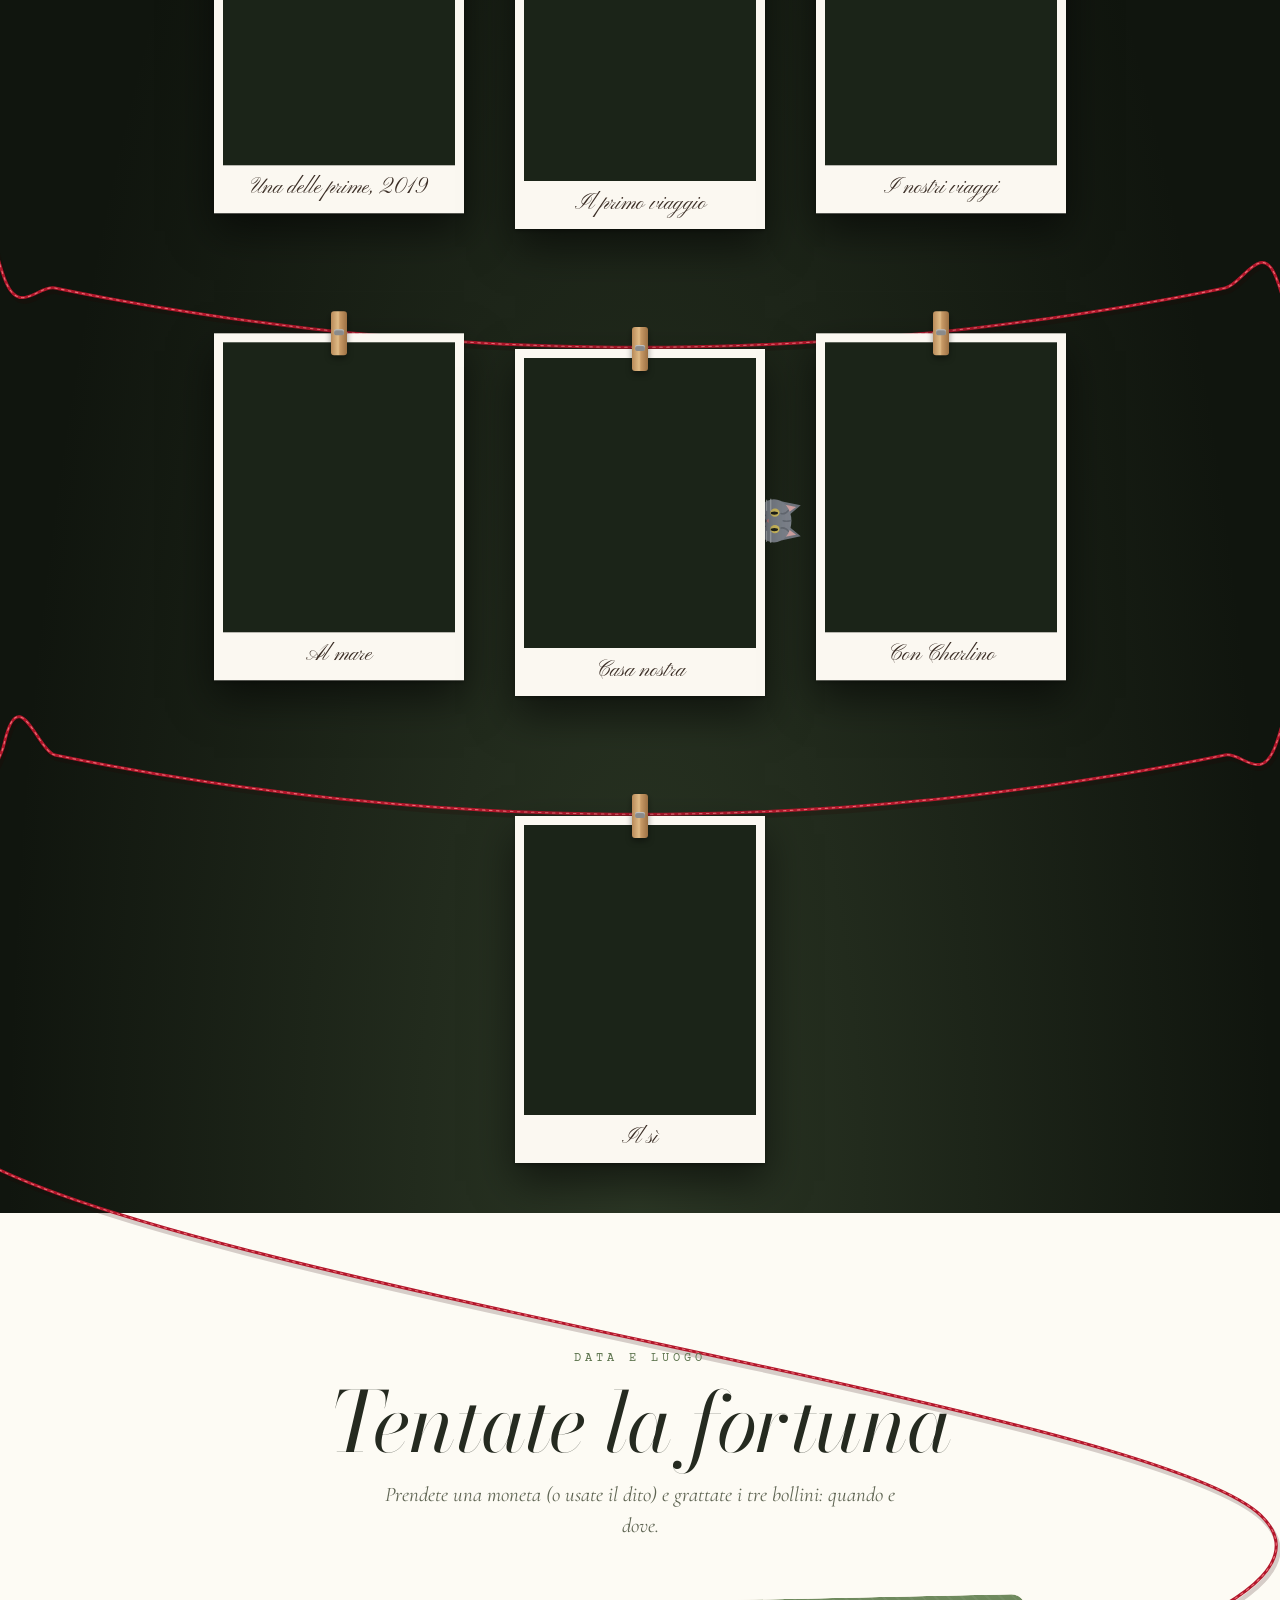
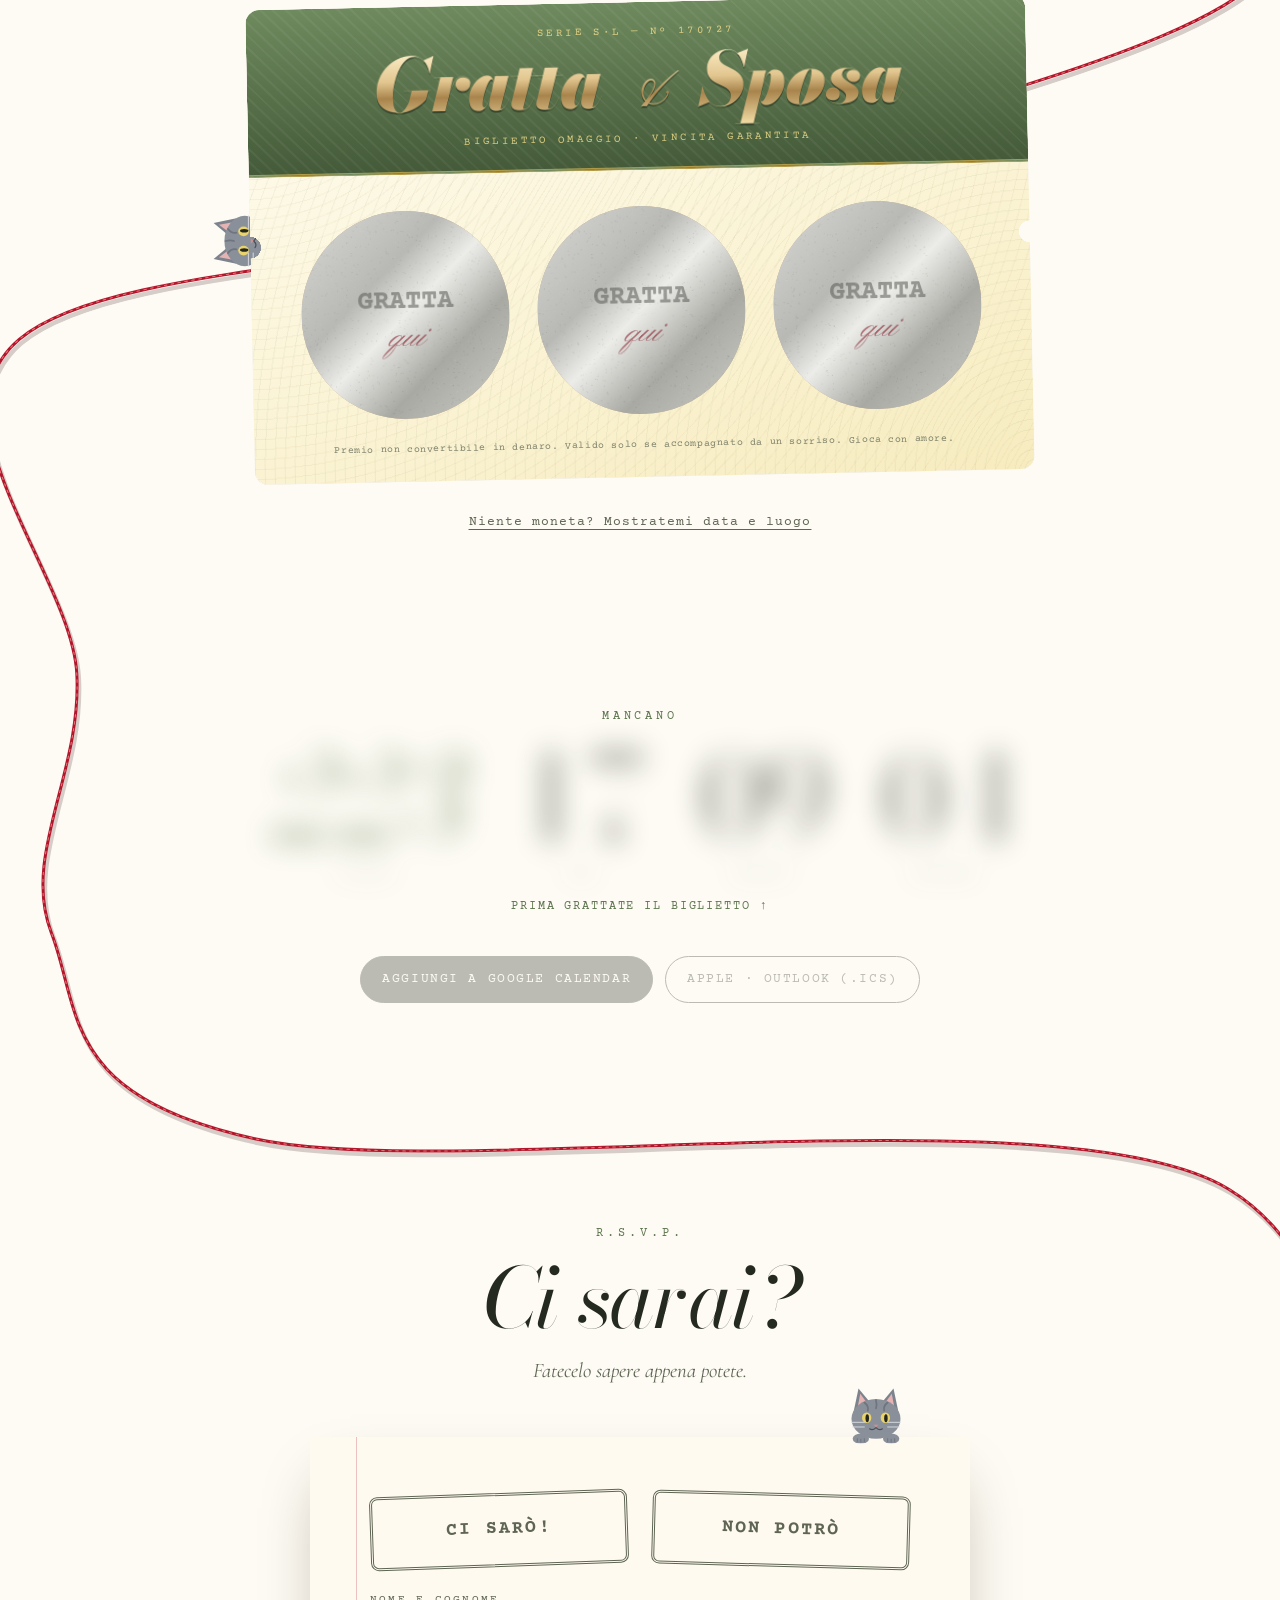
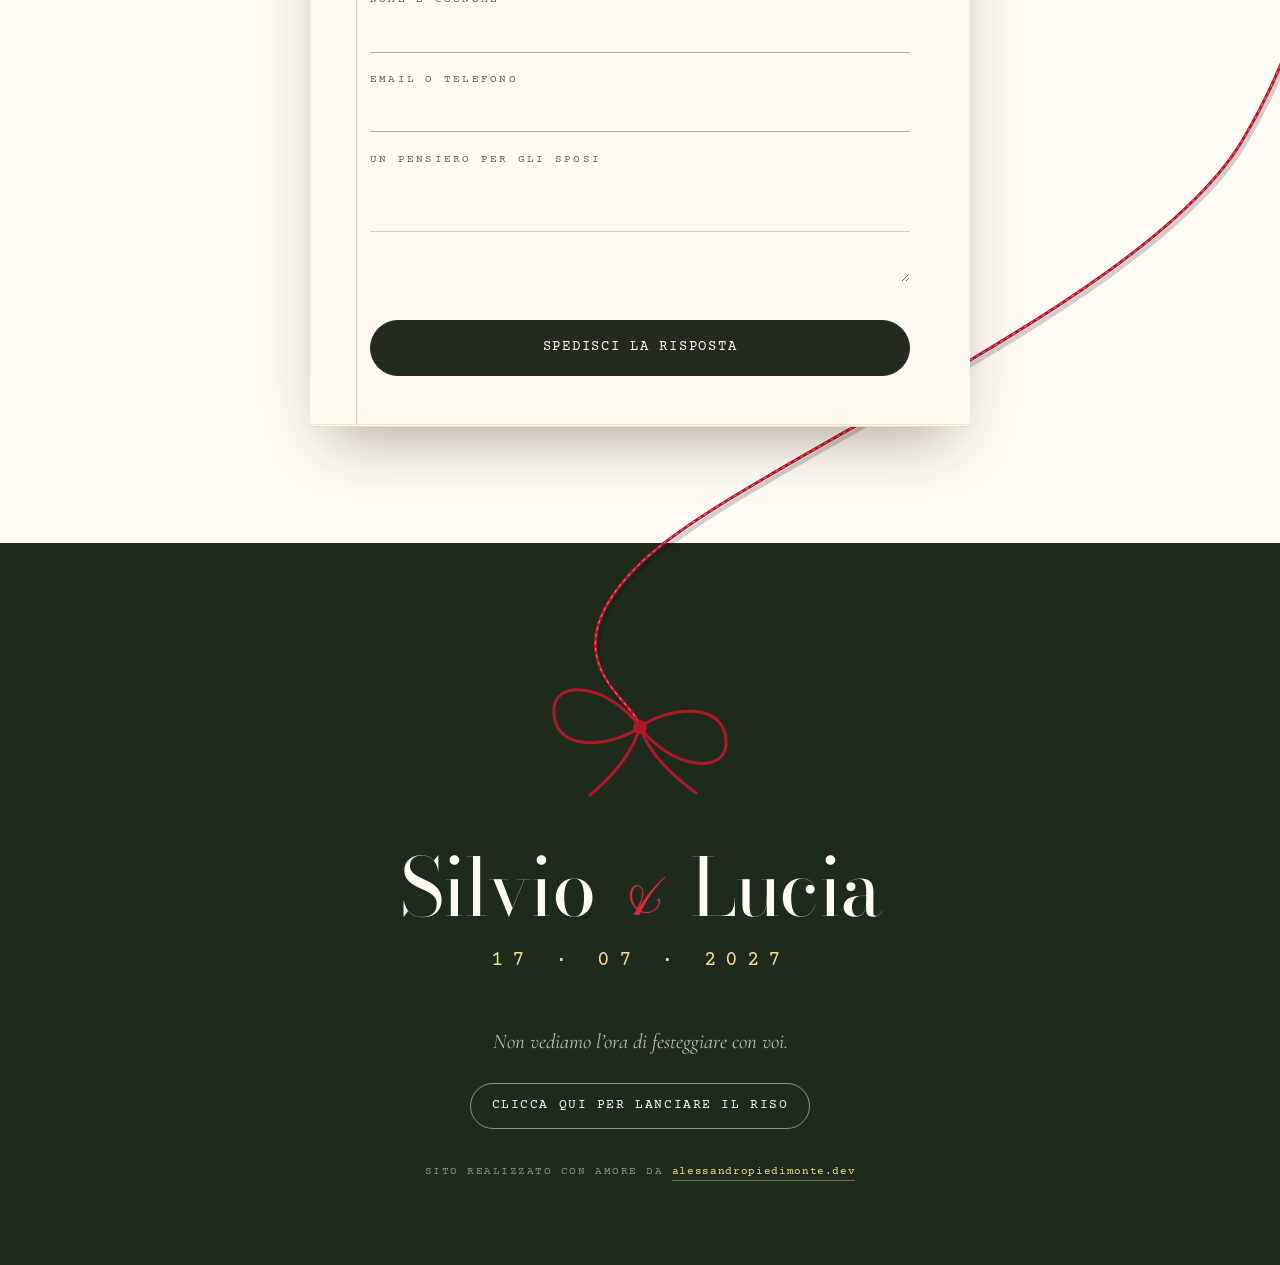
==== commit da691e36: "Camera oscura: sottotitolo più grande e leggibile I puntini animati restano attaccati a "corso" e no" ====
--- a/index.html
+++ b/index.html
@@ -136,7 +136,7 @@
       <div class="darkroom__lamp" aria-hidden="true"></div>
       <header class="section-head">
         <p class="kicker">Camera oscura</p>
-        <h2>Sviluppo in corso<span class="dots">…</span></h2>
+        <h2>Sviluppo in <span class="nobr">corso<span class="dots">…</span></span></h2>
         <p class="section-sub">Scorrete piano: i ricordi hanno bisogno di tempo per venire fuori.<br><span class="cat-hint">E occhio: Charlino si è nascosto tre volte nel sito. Trovatelo!</span></p>
       </header>
       <div class="line" id="line" data-thread-gallery></div>
--- a/assets/css/style.css
+++ b/assets/css/style.css
@@ -69,6 +69,8 @@
 /* un elemento con l'attributo hidden resta nascosto anche se il suo stile gli dà un display */
 [hidden] { display: none !important; }
 
+.nobr { white-space: nowrap; }
+
 .sr-only {
   position: absolute; width: 1px; height: 1px; padding: 0; margin: -1px;
   overflow: hidden; clip: rect(0 0 0 0); white-space: nowrap; border: 0;
@@ -476,7 +478,12 @@
   overflow: hidden;
 }
 .darkroom .kicker { color: var(--butter); }
-.darkroom .section-sub { color: rgba(243, 234, 219, .6); }
+.darkroom .section-sub {
+  color: rgba(243, 234, 219, .78);
+  font-size: clamp(1.35rem, 1.1rem + 1.1vw, 1.85rem);
+  line-height: 1.35;
+  max-width: 40rem;
+}
 .darkroom__lamp {
   position: absolute; left: 50%; top: 22px;
   width: 16px; height: 16px; margin-left: -8px;
@@ -998,7 +1005,7 @@
 /* ==========================================================================
    Charlino
    ========================================================================== */
-.cat-hint { display: inline-block; margin-top: .5em; color: var(--butter); }
+.cat-hint { display: inline-block; margin-top: .7em; color: var(--butter); font-size: 1.05em; }
 
 .charlino {
   position: absolute;
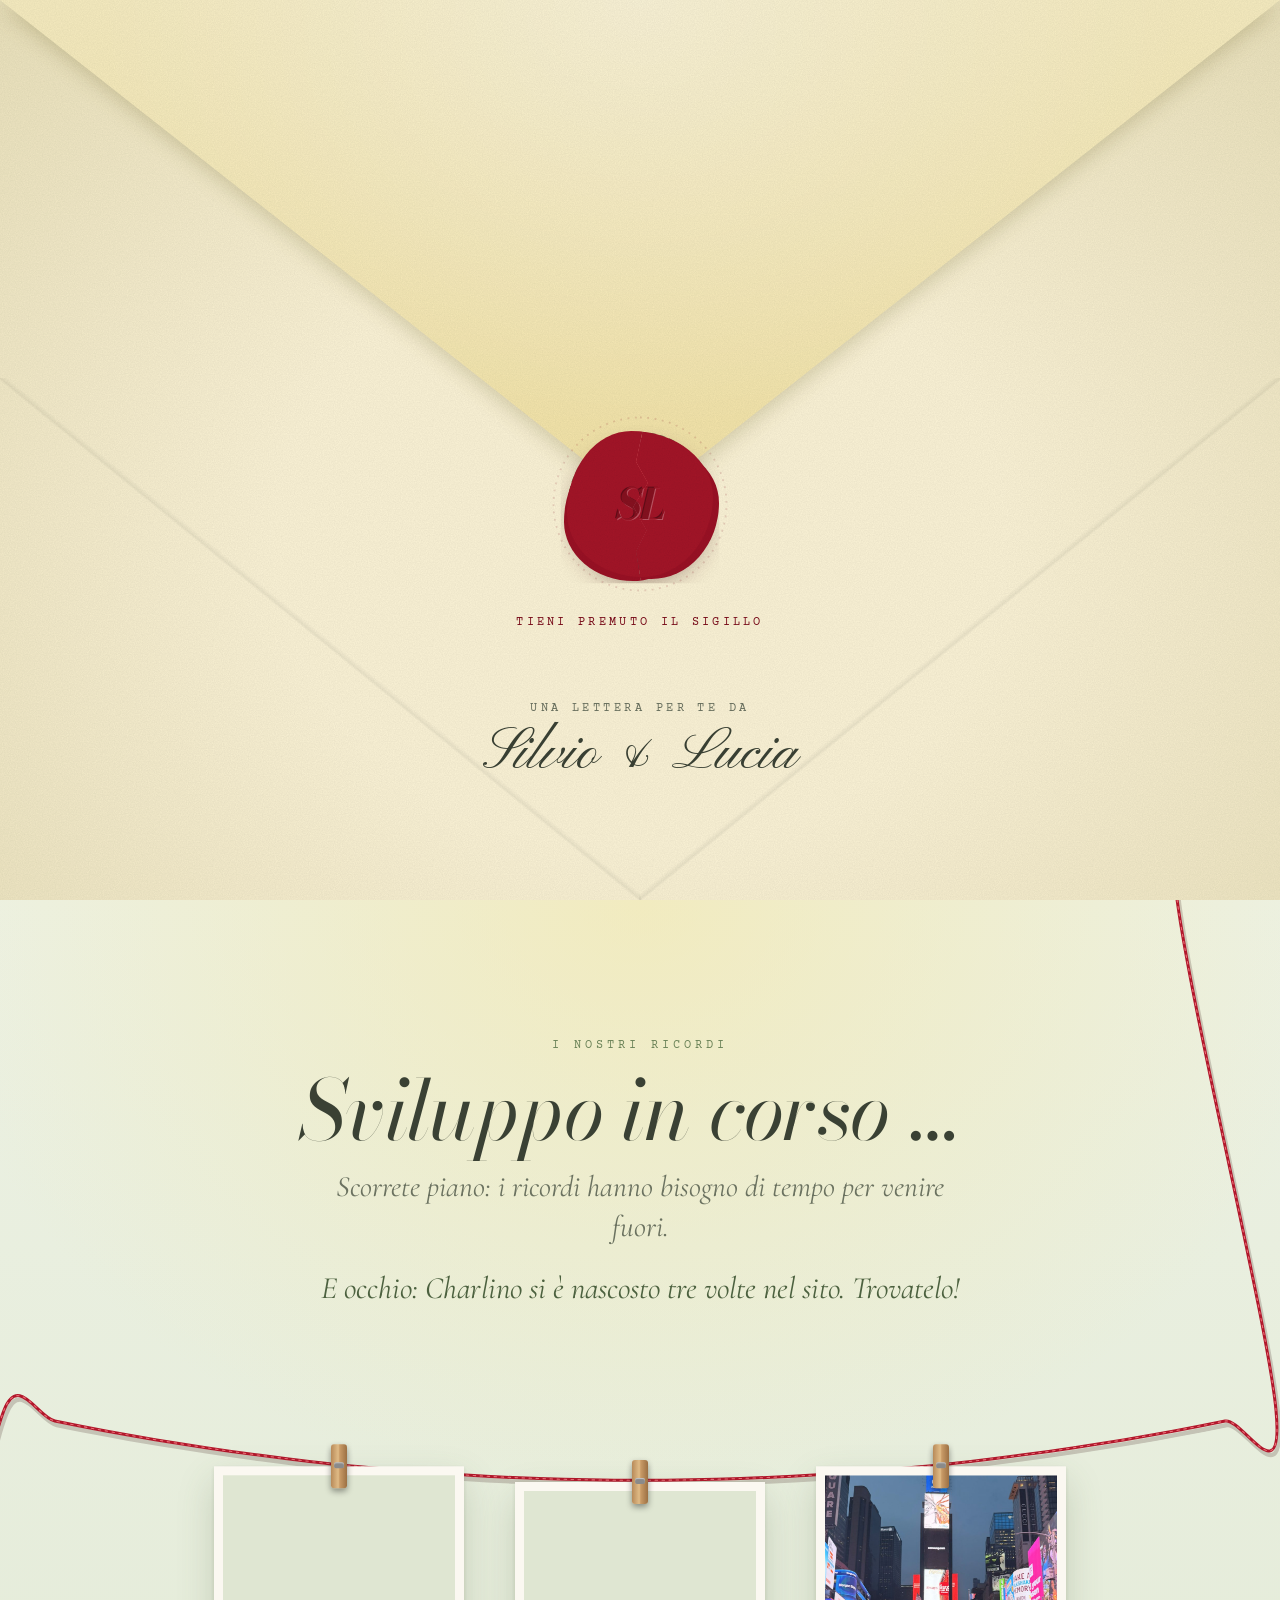
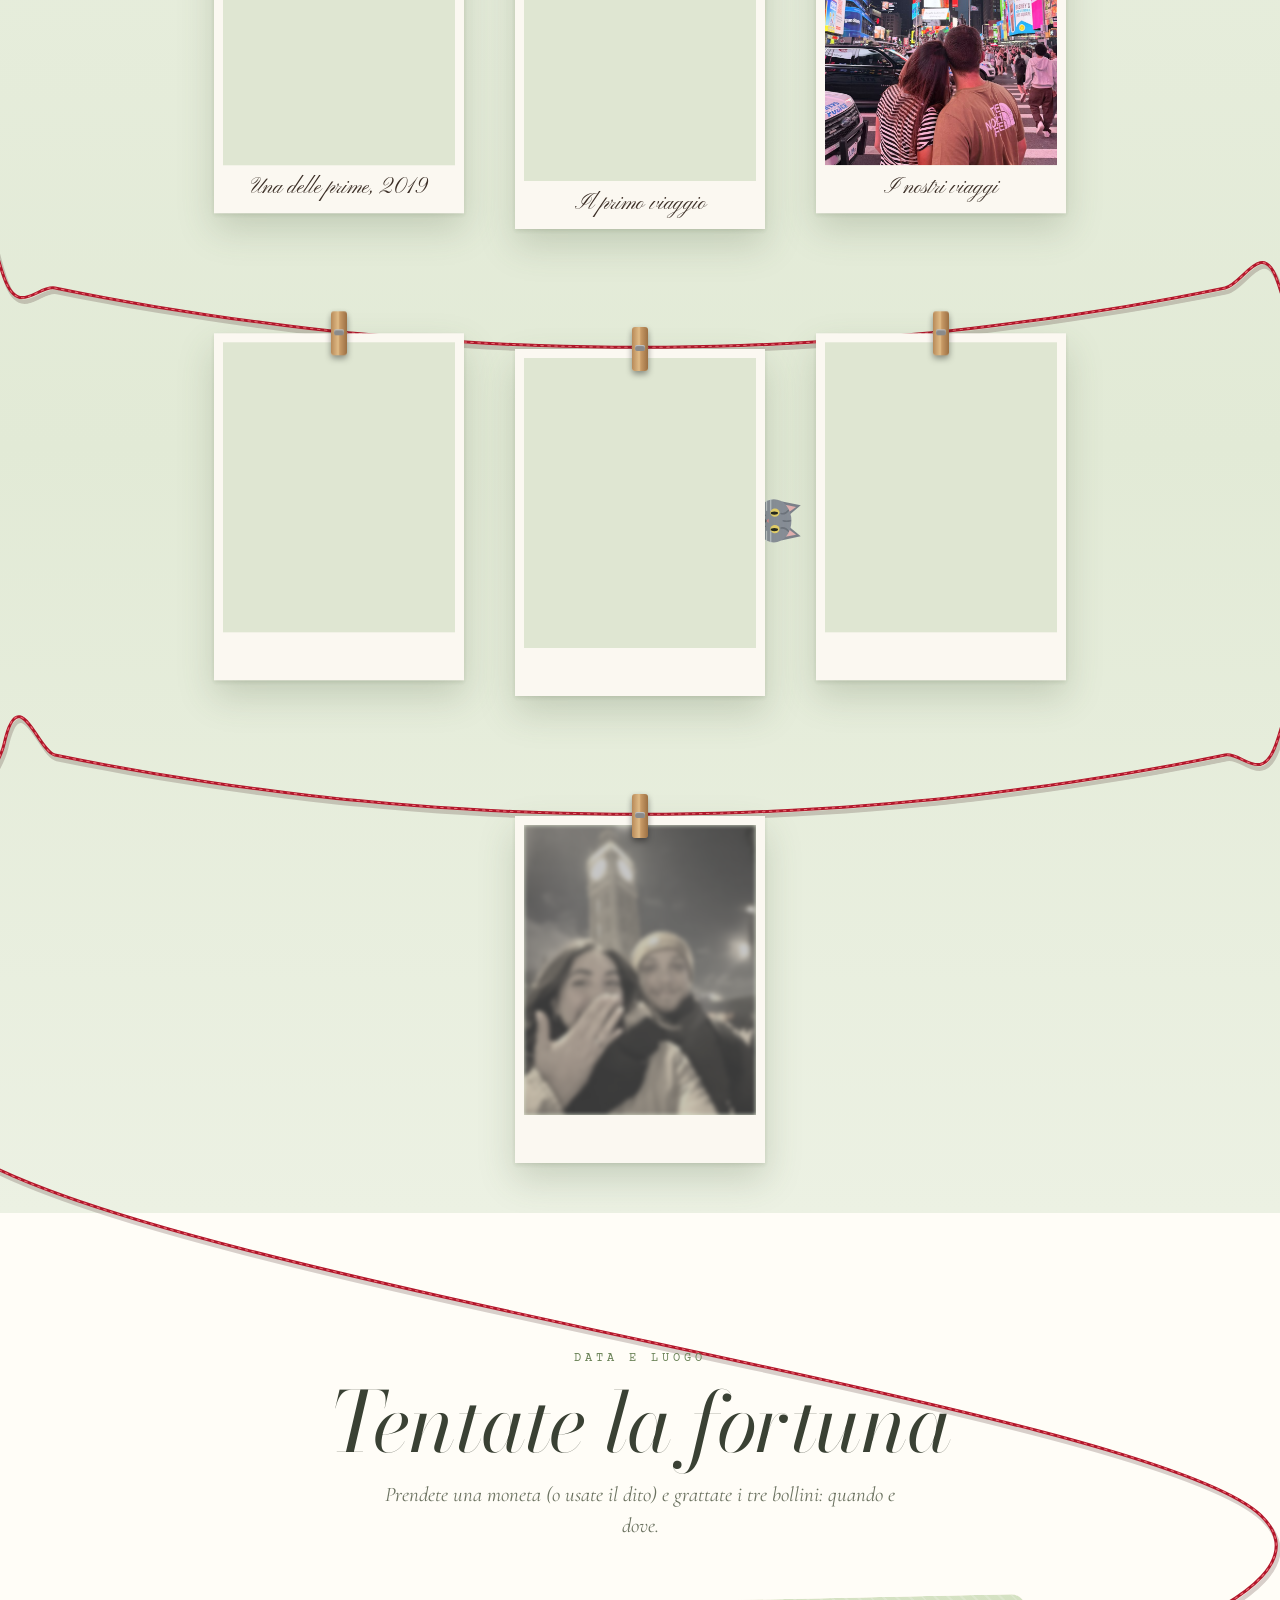
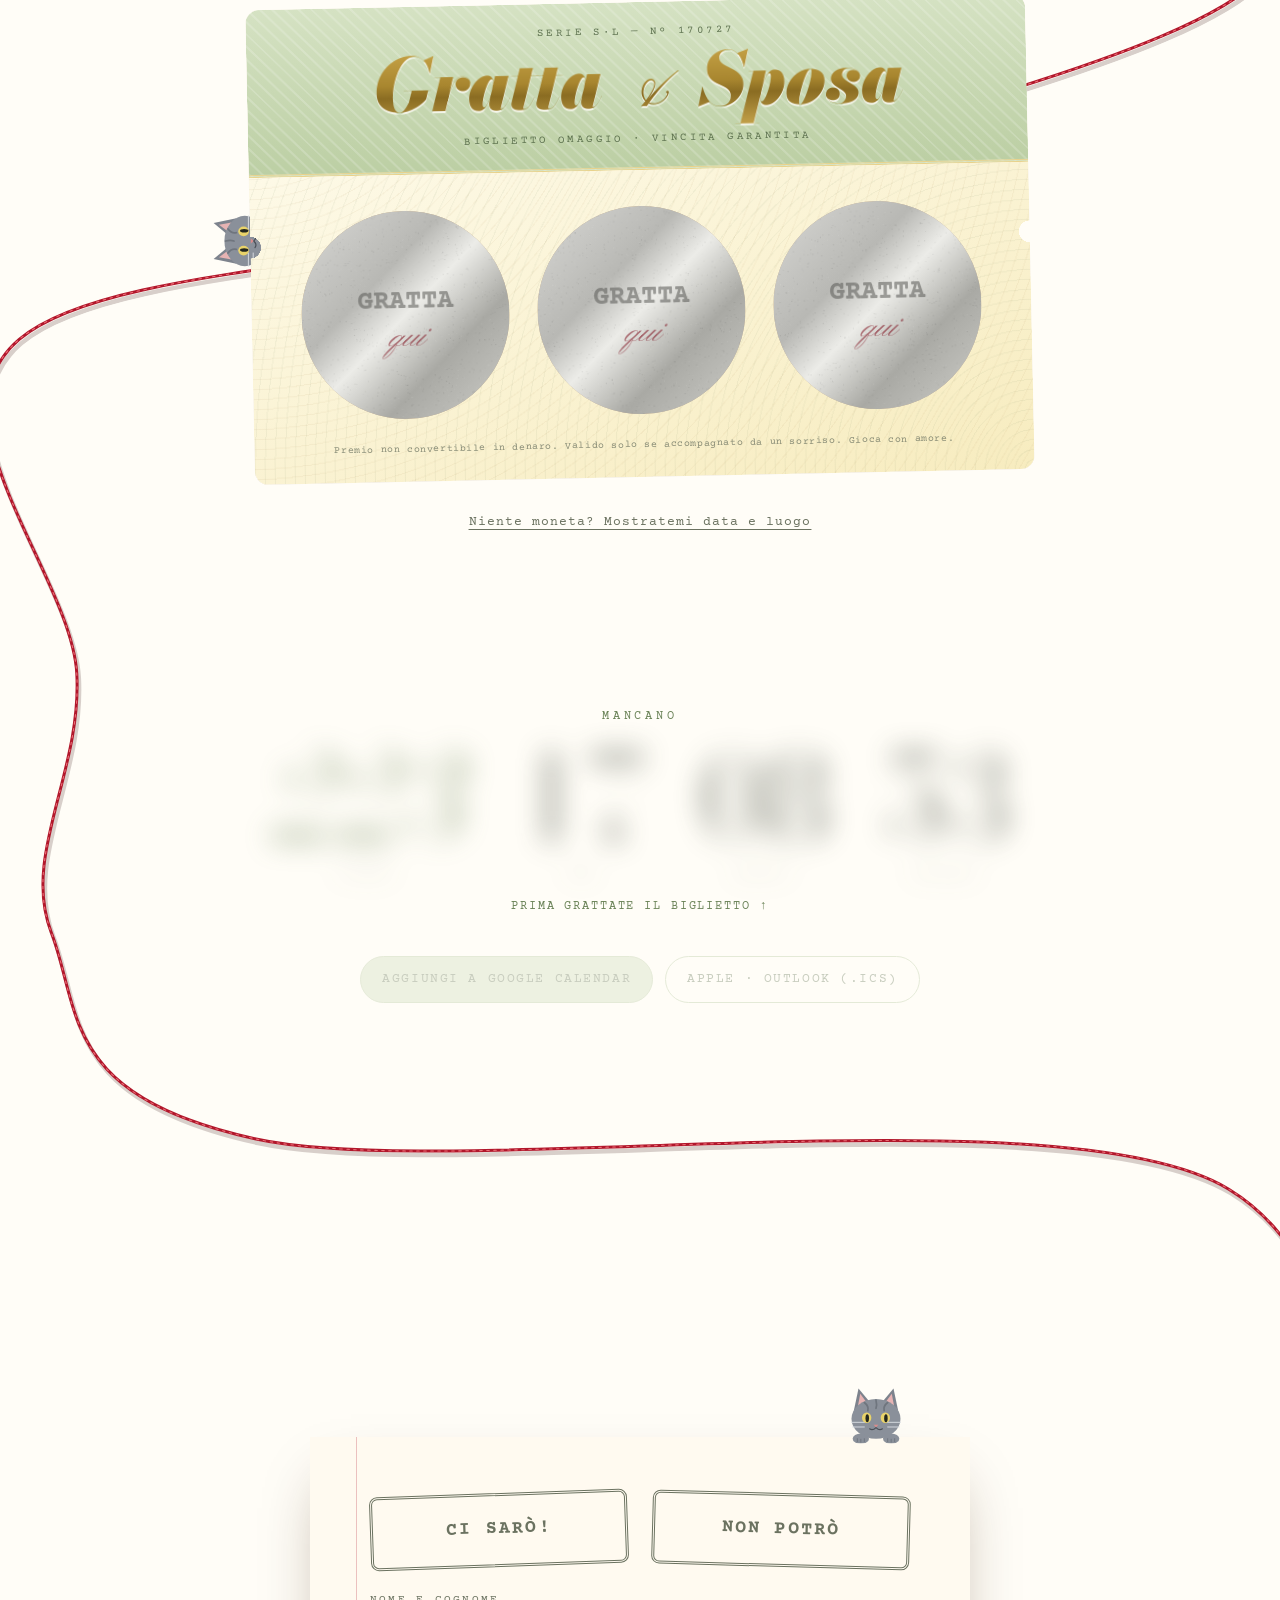
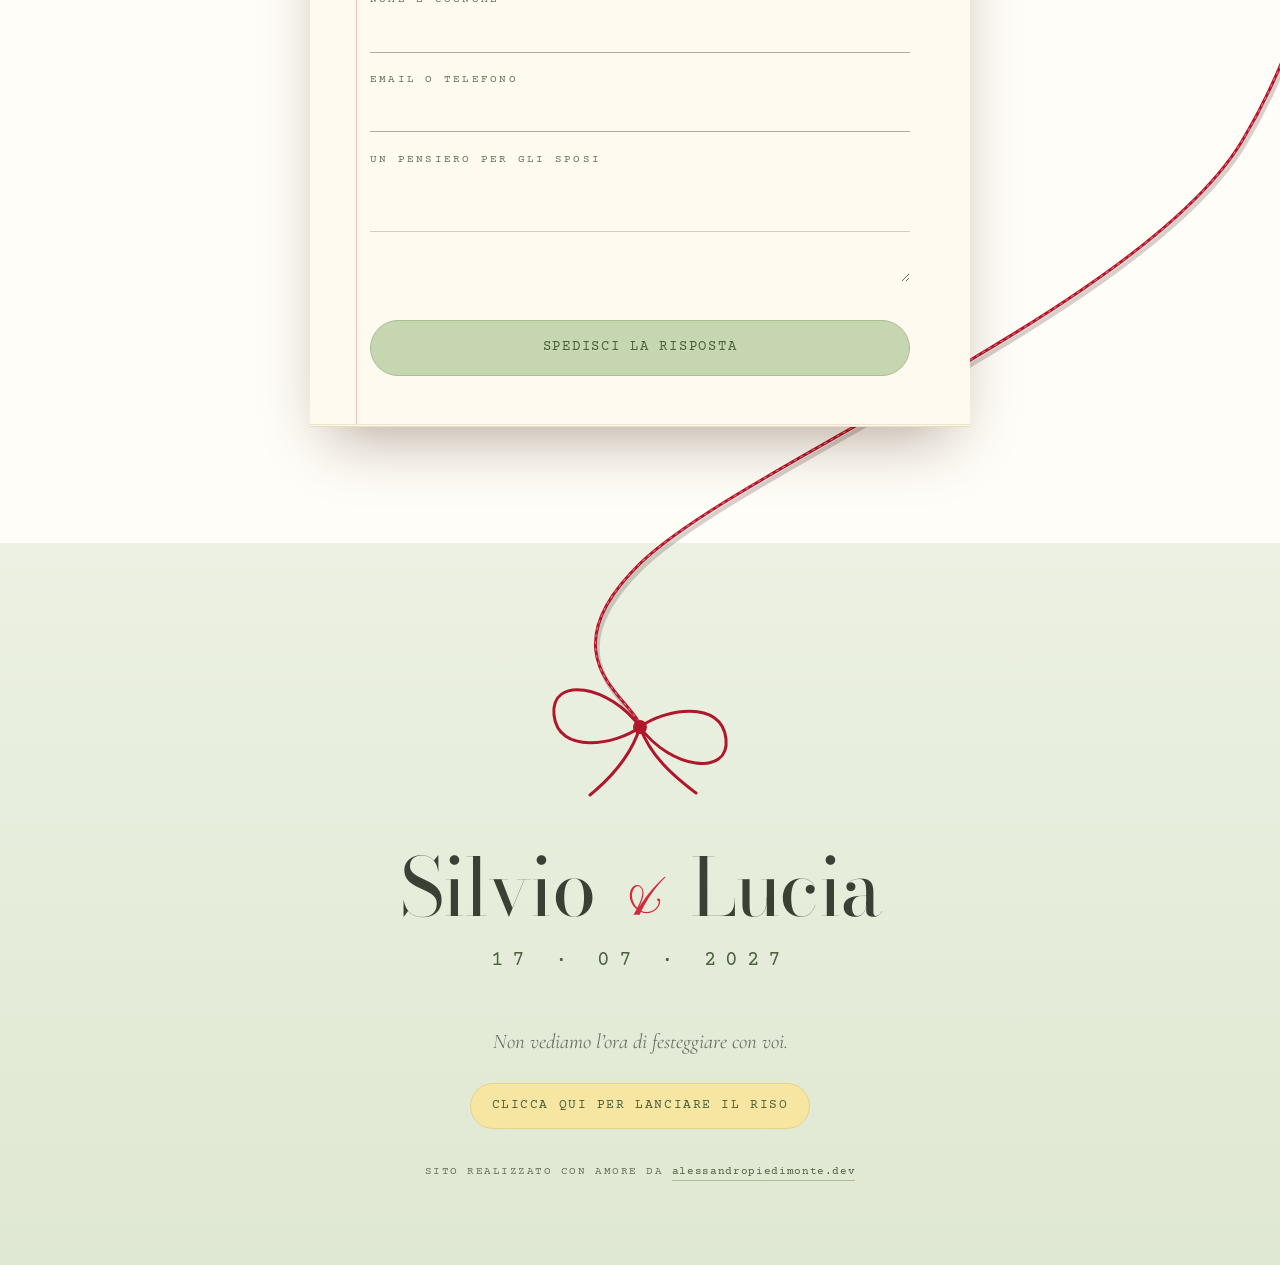
==== commit 1cd13734: "Colori pastello: bianco, giallo burro e verde salvia - Sezione foto: da camera oscura scura a salvia" ====
--- a/index.html
+++ b/index.html
@@ -5,7 +5,7 @@
   <meta name="viewport" content="width=device-width, initial-scale=1, viewport-fit=cover">
   <title>Silvio &amp; Lucia · Save the Date</title>
   <meta name="description" content="Silvio e Lucia si sposano. Estate 2027: segnatevi la data, anzi… grattatela.">
-  <meta name="theme-color" content="#140f0d">
+  <meta name="theme-color" content="#fffdf7">
 
   <meta property="og:type" content="website">
   <meta property="og:title" content="Silvio &amp; Lucia · Save the Date">
@@ -135,7 +135,7 @@
     <section class="darkroom" id="foto">
       <div class="darkroom__lamp" aria-hidden="true"></div>
       <header class="section-head">
-        <p class="kicker">Camera oscura</p>
+        <p class="kicker">I nostri ricordi</p>
         <h2>Sviluppo in <span class="nobr">corso<span class="dots">…</span></span></h2>
         <p class="section-sub">Scorrete piano: i ricordi hanno bisogno di tempo per venire fuori.<br><span class="cat-hint">E occhio: Charlino si è nascosto tre volte nel sito. Trovatelo!</span></p>
       </header>
--- a/assets/css/style.css
+++ b/assets/css/style.css
@@ -4,22 +4,25 @@
 
 :root {
   /* Colori del matrimonio: bianco, giallino, verdolino. Il rosso resta solo al filo (e alla ceralacca). */
-  --paper: #fdfbf4;        /* bianco caldo */
-  --paper-2: #f8f1d4;      /* giallino chiaro */
-  --paper-3: #efe2a8;      /* giallino */
-  --butter: #f3df8b;       /* giallo burro */
-  --sage-soft: #e5ecd8;    /* verdolino chiaro */
-  --sage: #b9cb9f;         /* verdolino */
-  --accent: #5f7650;       /* verde salvia scuro, per testi e dettagli */
-  --accent-deep: #3e5034;
-  --ink: #252a20;
-  --ink-soft: #5f6553;
+  /* Pastello: bianco, giallo burro, verde salvia. Il rosso resta solo al filo e alla ceralacca. */
+  --paper: #fffdf7;        /* bianco */
+  --paper-2: #fbf3d6;      /* burro chiarissimo */
+  --paper-3: #f3e3a6;      /* burro */
+  --butter: #f6e6a2;       /* giallo burro */
+  --butter-deep: #e9d28a;
+  --sage-soft: #ecf1e3;    /* salvia chiarissimo */
+  --sage: #c6d6b0;         /* verde salvia pastello */
+  --sage-mid: #a9bf91;
+  --accent: #6c8459;       /* salvia più intenso, per testi piccoli e dettagli */
+  --accent-deep: #4c613f;
+  --ink: #3a4134;          /* testo: oliva morbido, non nero */
+  --ink-soft: #6b7260;
   --red: #b1172b;
   --red-deep: #7d0d1b;
   --red-bright: #d42a3c;
   --gold: #b49a45;
   --gold-light: #f3df8b;
-  --dark: #1e2a1b;         /* verde bosco */
+  --dark: #dfe8d2;         /* fondo pagina: salvia pastello */
 
   --f-display: "Bodoni Moda", "Didot", "Bodoni 72", Georgia, serif;
   --f-body: "Cormorant Garamond", Garamond, Georgia, serif;
@@ -104,9 +107,9 @@
 .btn {
   display: inline-flex; align-items: center; justify-content: center; gap: .5em;
   padding: .95em 1.6em;
-  background: var(--ink);
-  color: var(--paper);
-  border: 1px solid var(--ink);
+  background: var(--sage);
+  color: var(--accent-deep);
+  border: 1px solid var(--sage-mid);
   border-radius: 999px;
   font-family: var(--f-type);
   font-size: .82rem;
@@ -116,9 +119,9 @@
   cursor: pointer;
   transition: transform .3s var(--ease-out), background .3s, color .3s;
 }
-.btn:hover { transform: translateY(-2px); background: var(--accent); border-color: var(--accent); }
-.btn--ghost { background: transparent; color: var(--ink); }
-.btn--ghost:hover { color: var(--paper); }
+.btn:hover { transform: translateY(-2px); background: var(--butter); border-color: var(--butter-deep); }
+.btn--ghost { background: var(--paper); color: var(--accent-deep); }
+.btn--ghost:hover { background: var(--butter); }
 .btn--small { padding: .7em 1.2em; font-size: .72rem; }
 
 .link-btn {
@@ -439,13 +442,14 @@
   padding: .85em 1.25em .85em 1.5em;
   border: 0;
   border-radius: 999px;
-  background: var(--accent);
-  color: var(--paper);
+  background: var(--sage);
+  color: var(--accent-deep);
   font-family: var(--f-type);
   font-size: .78rem;
+  font-weight: 700;
   letter-spacing: .22em;
   text-transform: uppercase;
-  box-shadow: 0 10px 26px rgba(30, 42, 27, .35), 0 0 0 4px rgba(253, 251, 244, .55);
+  box-shadow: 0 10px 24px rgba(108, 132, 89, .3), 0 0 0 4px rgba(255, 253, 247, .8);
   cursor: pointer;
   -webkit-tap-highlight-color: transparent;
   opacity: 0;
@@ -470,21 +474,21 @@
 .darkroom {
   position: relative;
   background:
-    radial-gradient(ellipse 80% 45% at 50% 0%, rgba(200, 20, 30, .28), transparent 70%),
-    radial-gradient(ellipse at 50% 100%, rgba(95, 118, 80, .35), transparent 70%),
-    #10150e;
-  color: var(--paper);
+    radial-gradient(ellipse 80% 45% at 50% 0%, rgba(246, 230, 162, .55), transparent 70%),
+    linear-gradient(180deg, var(--sage-soft), #e2ead6 60%, var(--sage-soft));
+  color: var(--ink);
   padding: clamp(110px, 136px, 180px) 0 clamp(90px, 119px, 160px);
   overflow: hidden;
 }
-.darkroom .kicker { color: var(--butter); }
+.darkroom .kicker { color: var(--accent); }
 .darkroom .section-sub {
-  color: rgba(243, 234, 219, .78);
+  color: var(--ink-soft);
   font-size: clamp(1.35rem, 1.1rem + 1.1vw, 1.85rem);
   line-height: 1.35;
   max-width: 40rem;
 }
 .darkroom__lamp {
+  display: none;             /* niente luce rossa: la stanza ora è chiara */
   position: absolute; left: 50%; top: 22px;
   width: 16px; height: 16px; margin-left: -8px;
   border-radius: 50%;
@@ -538,17 +542,17 @@
 .photo__frame {
   background: #fbf8f1;
   padding: 9px 9px 0;
-  box-shadow: 0 18px 40px rgba(0,0,0,.55), 0 2px 4px rgba(0,0,0,.3);
+  box-shadow: 0 16px 34px rgba(76, 97, 63, .22), 0 2px 4px rgba(76, 97, 63, .15);
 }
 .photo__img {
   aspect-ratio: 4 / 5;
   overflow: hidden;
-  background: #1b2418;
+  background: #dfe6d2;
 }
 .photo__img img {
   width: 100%; height: 100%;
   object-fit: cover;
-  filter: invert(1) sepia(1) saturate(3) hue-rotate(-30deg) brightness(.35) contrast(1.4) blur(2px);
+  filter: sepia(.7) saturate(.5) brightness(1.25) contrast(.55) blur(2px);
   transition: filter 3.8s cubic-bezier(.3, .1, .3, 1);
 }
 .photo.is-developed .photo__img img { filter: none; }
@@ -598,11 +602,11 @@
   gap: 4px;
   padding: 22px 20px 20px;
   background:
-    repeating-linear-gradient(45deg, rgba(255,255,255,.05) 0 2px, transparent 2px 9px),
-    linear-gradient(180deg, #6f8a5e, #445a39);
-  color: var(--gold-light);
+    repeating-linear-gradient(45deg, rgba(255,255,255,.18) 0 2px, transparent 2px 9px),
+    linear-gradient(180deg, #d5e2c3, #bccfa4);
+  color: var(--accent-deep);
   border-radius: 14px 14px 0 0;
-  border-bottom: 3px double var(--gold);
+  border-bottom: 3px double var(--butter-deep);
 }
 .ticket__serial, .ticket__price {
   font-family: var(--f-type);
@@ -618,10 +622,10 @@
   font-size: clamp(2.4rem, 1.5rem + 5vw, 4.6rem);
   line-height: 1;
   letter-spacing: -.02em;
-  background: linear-gradient(180deg, #fff3cf 0%, #e2c68f 40%, #a8844c 60%, #f5dfa8 100%);
+  background: linear-gradient(180deg, #c9a548 0%, #a8862f 45%, #8a6c22 60%, #c4a24a 100%);
   -webkit-background-clip: text; background-clip: text;
   color: transparent;
-  filter: drop-shadow(0 2px 0 rgba(0,0,0,.35));
+  filter: drop-shadow(0 2px 0 rgba(255, 253, 247, .8));
 }
 .ticket__brand i { font-family: var(--f-script); font-weight: 400; padding: 0 .08em; }
 
@@ -927,8 +931,8 @@
    ========================================================================== */
 .finale {
   position: relative;
-  background: var(--dark);
-  color: var(--paper);
+  background: linear-gradient(180deg, var(--sage-soft), var(--dark));
+  color: var(--ink);
   text-align: center;
   padding: clamp(80px, 102px, 130px) var(--gutter) clamp(60px, 85px, 100px);
 }
@@ -955,7 +959,7 @@
 .finale__date {
   font-family: var(--f-type);
   letter-spacing: .4em;
-  color: var(--gold-light);
+  color: var(--accent-deep);
   margin: 0;
 }
 .finale__small { font-style: italic; opacity: .7; margin: 2.4em 0 0; }
@@ -966,18 +970,18 @@
   font-size: .68rem;
   letter-spacing: .14em;
   text-transform: uppercase;
-  color: rgba(253, 251, 244, .5);
+  color: var(--ink-soft);
 }
 .finale__credit a {
-  color: var(--gold-light);
+  color: var(--accent-deep);
   text-decoration: none;
-  border-bottom: 1px solid rgba(243, 223, 139, .4);
+  border-bottom: 1px solid var(--sage-mid);
   padding-bottom: 2px;
   text-transform: none;
   letter-spacing: .06em;
   transition: color .3s, border-color .3s;
 }
-.finale__credit a:hover { color: var(--paper); border-color: var(--paper); }
+.finale__credit a:hover { color: var(--ink); border-color: var(--ink); }
 
 /* ==========================================================================
    Chicchi di riso
@@ -999,13 +1003,13 @@
    Riso da lanciare
    ========================================================================== */
 .shake-btn { margin-top: 1.6rem; }
-.btn--ghost-light { background: transparent; color: var(--paper); border-color: rgba(253, 251, 244, .5); }
-.btn--ghost-light:hover { background: var(--accent); border-color: var(--accent); }
+.btn--ghost-light { background: var(--butter); color: var(--accent-deep); border-color: var(--butter-deep); }
+.btn--ghost-light:hover { background: var(--paper); }
 
 /* ==========================================================================
    Charlino
    ========================================================================== */
-.cat-hint { display: inline-block; margin-top: .7em; color: var(--butter); font-size: 1.05em; }
+.cat-hint { display: inline-block; margin-top: .7em; color: var(--accent-deep); font-size: 1.05em; }
 
 .charlino {
   position: absolute;
@@ -1060,13 +1064,13 @@
   top: calc(14px + env(safe-area-inset-top, 0px));
   z-index: 140;
   padding: .7em 1.2em;
-  background: var(--dark);
-  color: var(--paper);
+  background: var(--butter);
+  color: var(--ink);
   border-radius: 999px;
   font-family: var(--f-type);
   font-size: .78rem;
   letter-spacing: .06em;
-  box-shadow: 0 10px 24px rgba(0, 0, 0, .3);
+  box-shadow: 0 10px 24px rgba(108, 132, 89, .3);
   opacity: 0;
   transform: translate(-50%, -20px);
   transition: opacity .35s, transform .45s var(--ease-out);
@@ -1081,7 +1085,7 @@
   z-index: 160;
   display: grid; place-items: center;
   padding: 16px;
-  background: rgba(30, 42, 27, .6);
+  background: rgba(198, 214, 176, .55);
   -webkit-backdrop-filter: blur(4px);
           backdrop-filter: blur(4px);
   opacity: 0;
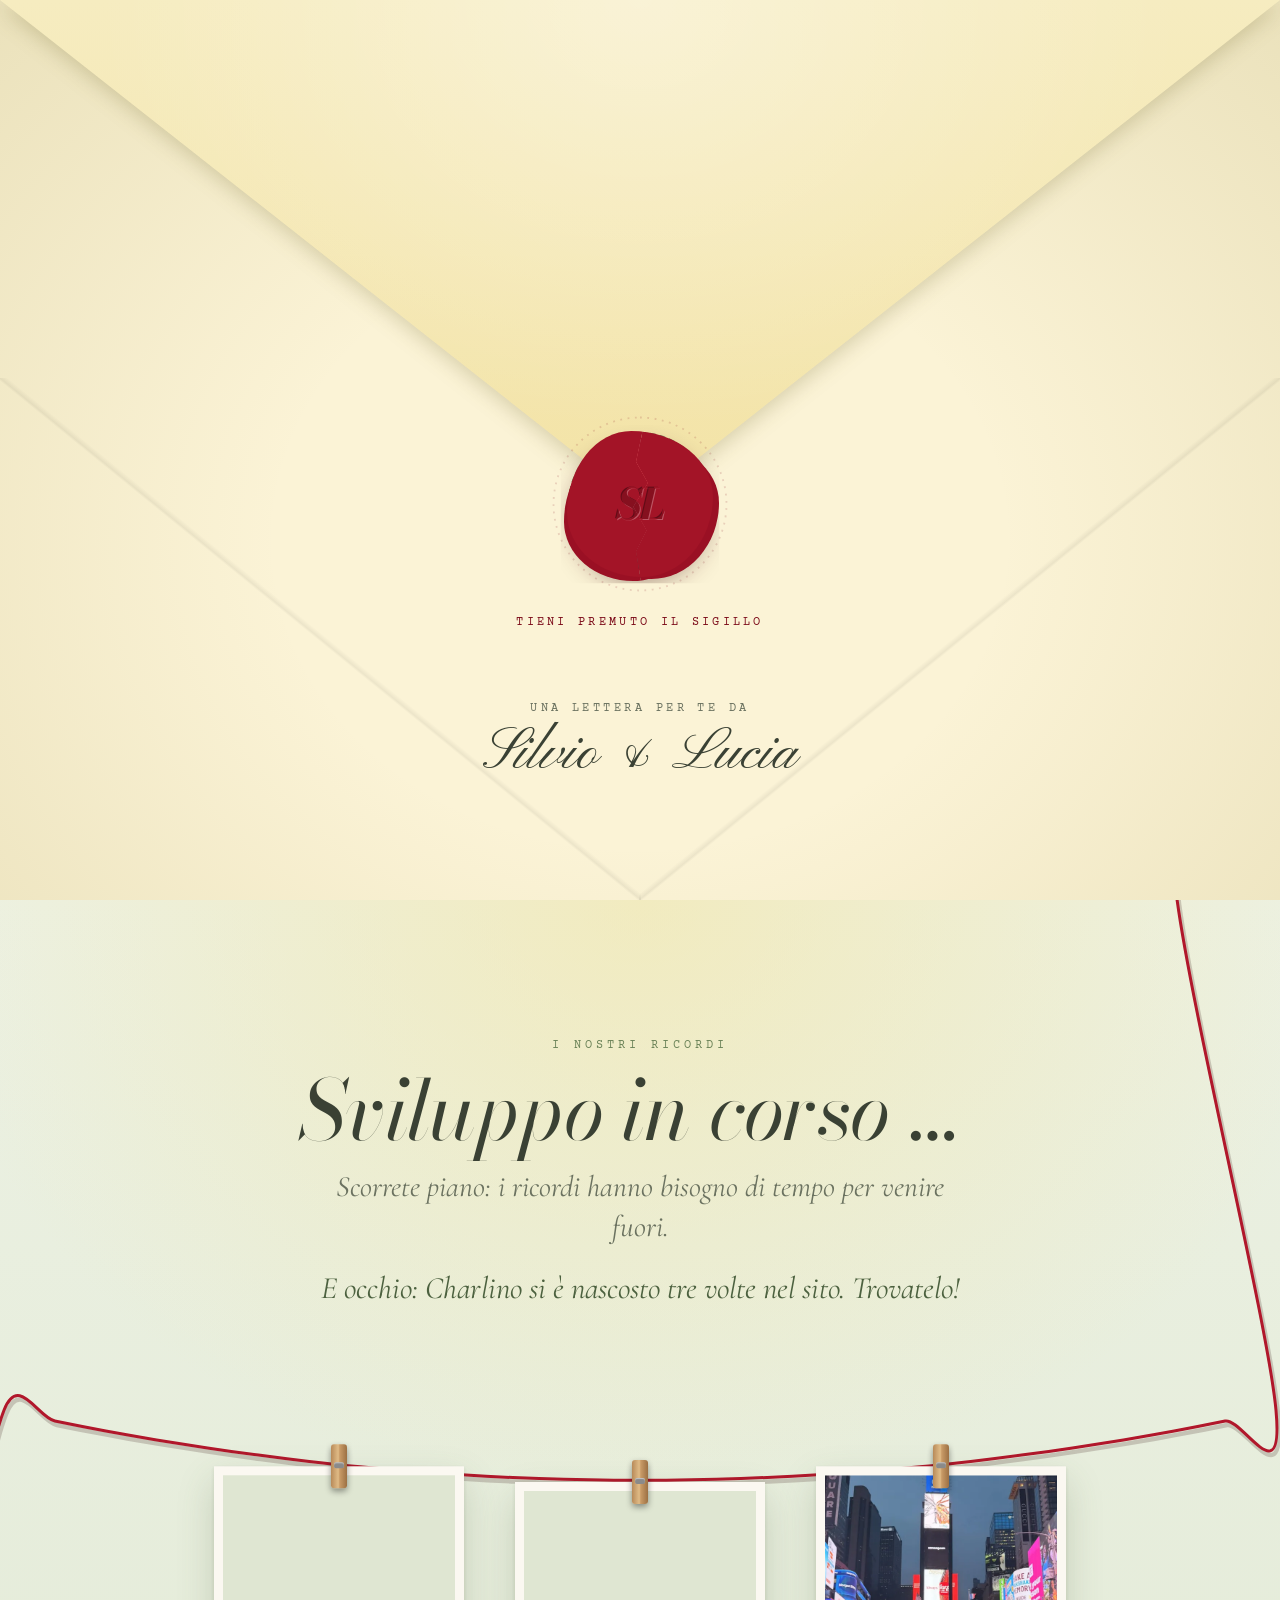
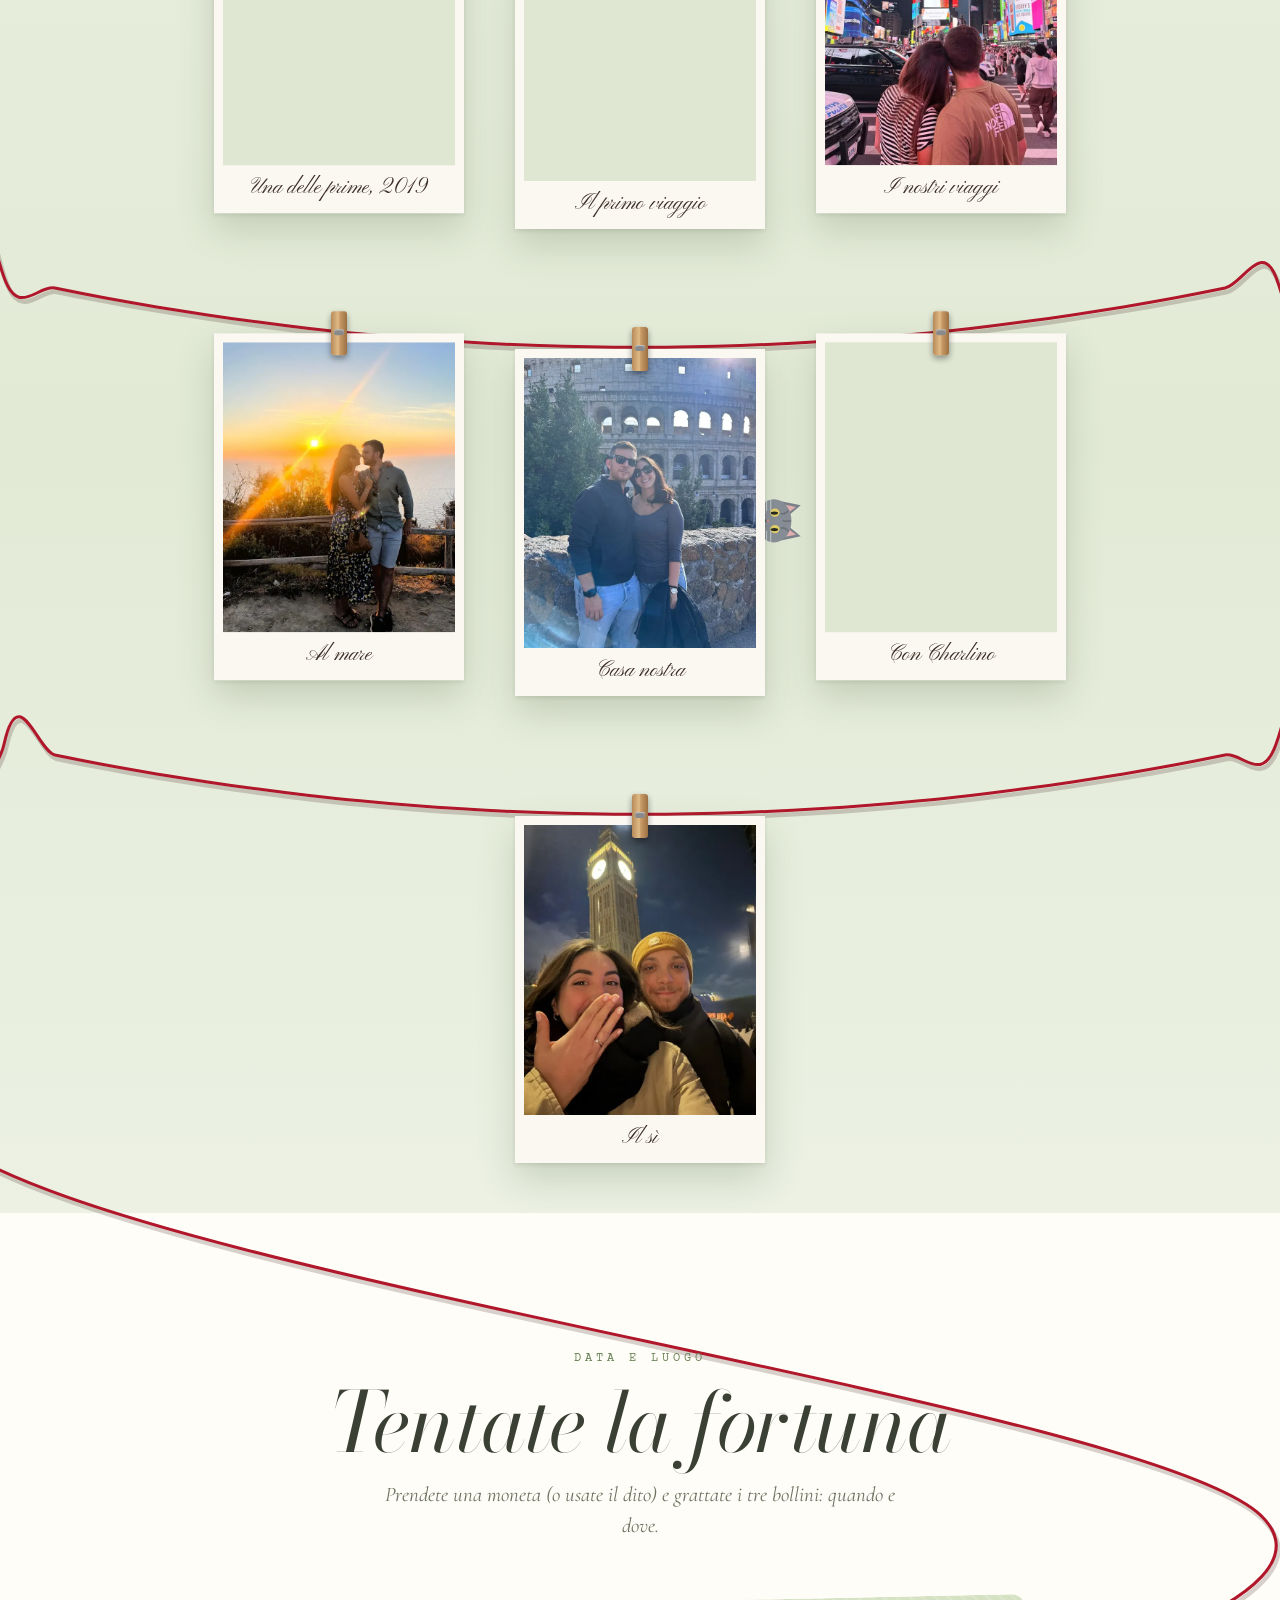
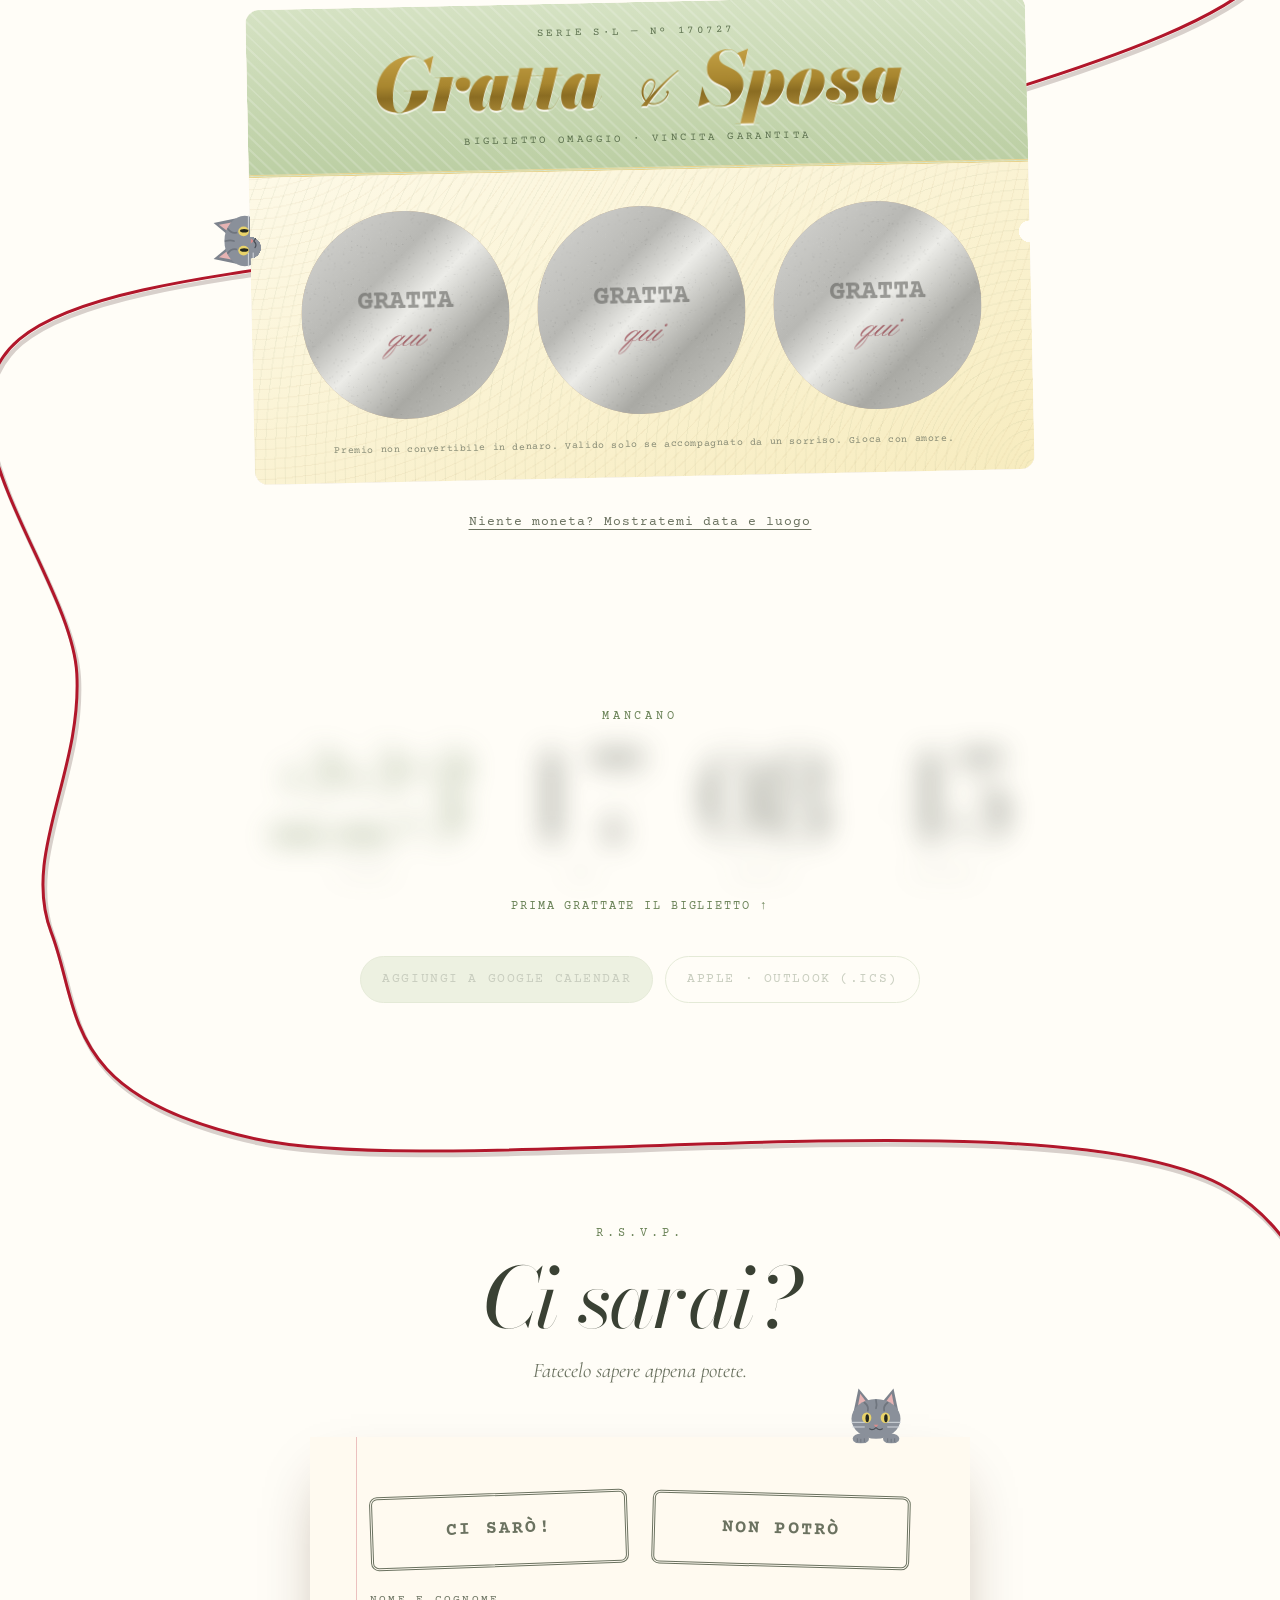
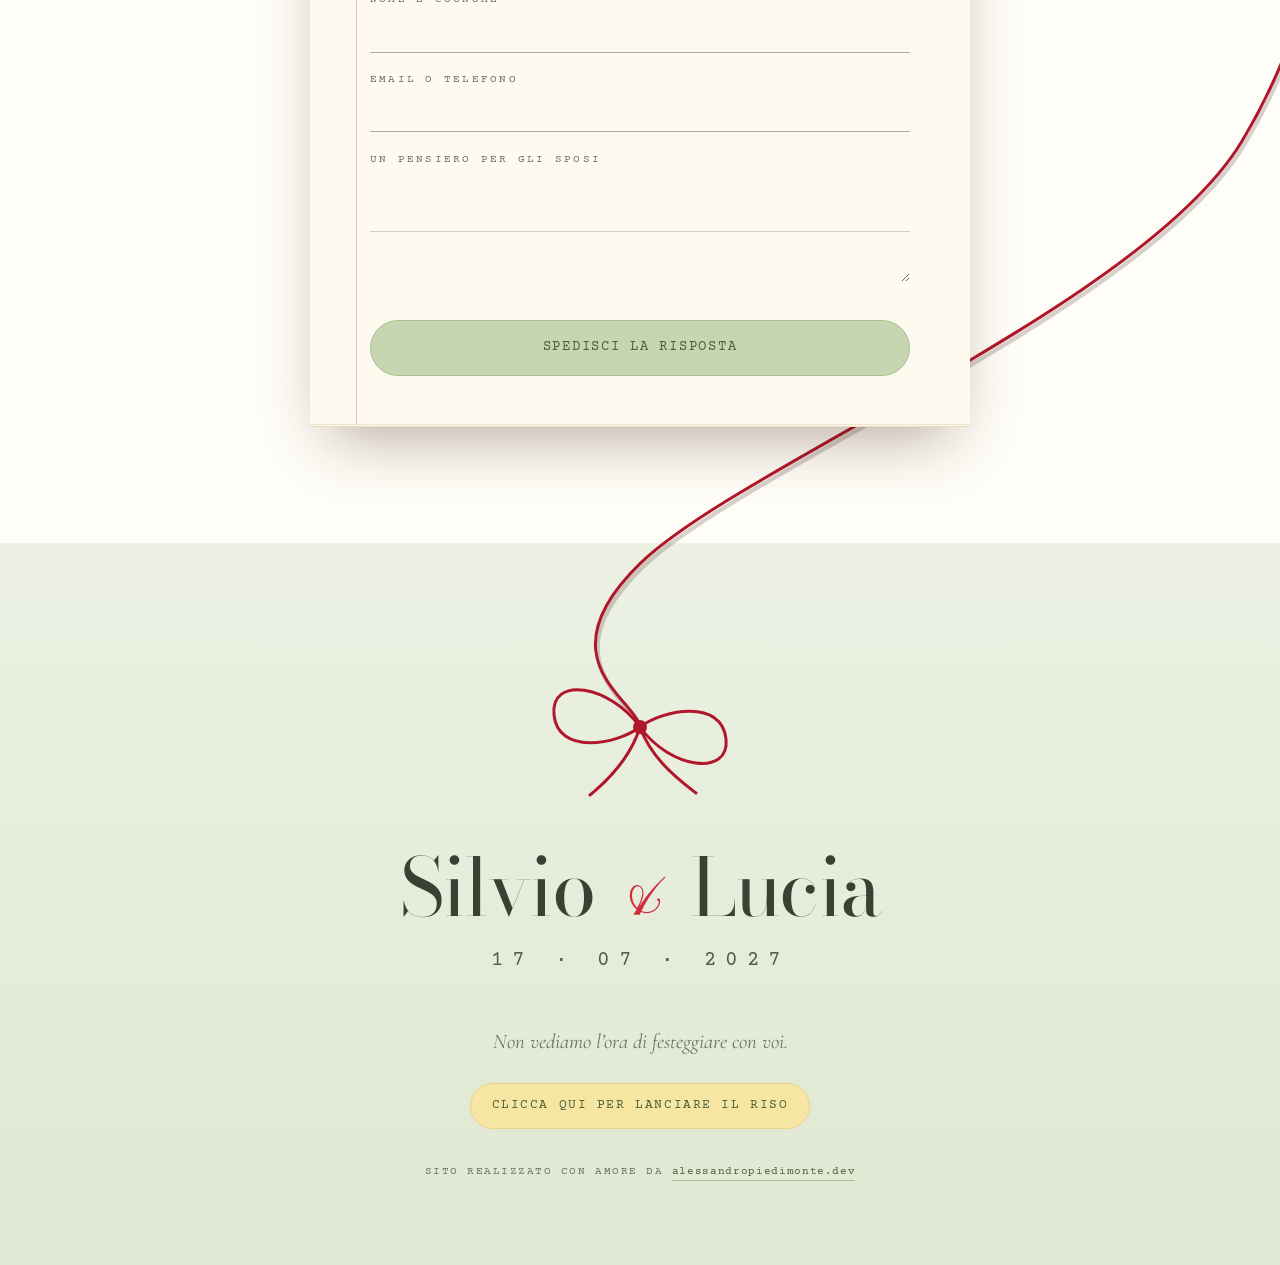
==== commit 4bb2588a: "Sito più leggero e fluido; via il carillon - Peso dimezzato (1,35 MB → 0,65 MB): foto in WebP 640×80" ====
--- a/index.html
+++ b/index.html
@@ -20,7 +20,7 @@
   <link rel="icon" href="assets/img/favicon.svg" type="image/svg+xml">
   <link rel="preconnect" href="https://fonts.googleapis.com">
   <link rel="preconnect" href="https://fonts.gstatic.com" crossorigin>
-  <link rel="stylesheet" href="https://fonts.googleapis.com/css2?family=Bodoni+Moda:ital,opsz,wght@0,6..96,400..900;1,6..96,400..900&family=Cormorant+Garamond:ital,wght@0,400;0,500;0,600;1,400;1,500&family=Courier+Prime:wght@400;700&family=Pinyon+Script&display=swap">
+  <link rel="stylesheet" href="https://fonts.googleapis.com/css2?family=Bodoni+Moda:ital,opsz,wght@0,6..96,400..900;1,6..96,400..900&family=Cormorant+Garamond:ital,wght@0,400;0,600;1,400&family=Courier+Prime:wght@400;700&family=Pinyon+Script&display=swap">
   <link rel="stylesheet" href="assets/css/style.css">
 
   <script src="assets/js/config.js"></script>
@@ -69,11 +69,6 @@
     </symbol>
   </svg>
 
-  <!-- carillon: musica che suona mentre si scorre -->
-  <button class="sound" id="sound" type="button" aria-pressed="true" aria-label="Musica del carillon: attiva">
-    <span class="sound__icon" aria-hidden="true">♪</span><span class="sound__label">carillon</span>
-  </button>
-
   <!-- contatore di Charlino -->
   <div class="cat-toast" id="catToast" role="status" aria-live="polite" hidden></div>
 
@@ -100,22 +95,13 @@
   <main id="main">
     <!-- IL FILO ROSSO: disegnato via JS sopra tutta la pagina -->
     <svg class="thread" id="thread" aria-hidden="true">
-      <defs>
-        <mask id="threadMask" maskUnits="userSpaceOnUse">
-          <path id="threadMaskPath" fill="none" stroke="#fff" stroke-width="14" stroke-linecap="round" />
-        </mask>
-      </defs>
-      <g mask="url(#threadMask)">
-        <path class="thread__shadow" id="threadShadow" />
-        <path class="thread__base" id="threadBase" />
-        <path class="thread__twist" id="threadTwist" />
-      </g>
-      <circle class="thread__tip" id="threadTip" r="4" />
+      <path class="thread__shadow" id="threadShadow" />
+      <path class="thread__base" id="threadBase" />
     </svg>
+    <span class="thread-tip" id="threadTip" aria-hidden="true"></span>
 
     <!-- ============ 1. HERO ============ -->
     <section class="hero" id="top" data-thread="-0.03,0.34; 0.12,0.40">
-      <canvas class="hero__dust" id="dust" aria-hidden="true"></canvas>
 
       <p class="eyebrow reveal-hero">Save the date · Estate <span data-bind="anno">2027</span></p>
 
--- a/assets/css/style.css
+++ b/assets/css/style.css
@@ -53,17 +53,7 @@
 
 body.is-locked { overflow: hidden; height: 100vh; height: 100svh; }
 
-/* grana della carta su tutto */
-body::after {
-  content: "";
-  position: fixed;
-  inset: 0;
-  pointer-events: none;
-  z-index: 300;
-  opacity: .07;
-  mix-blend-mode: multiply;
-  background-image: url("data:image/svg+xml,%3Csvg xmlns='http://www.w3.org/2000/svg' width='220' height='220'%3E%3Cfilter id='n'%3E%3CfeTurbulence type='fractalNoise' baseFrequency='.85' numOctaves='3' stitchTiles='stitch'/%3E%3CfeColorMatrix values='0 0 0 0 0 0 0 0 0 0 0 0 0 0 0 0 0 0 1 0'/%3E%3C/filter%3E%3Crect width='100%25' height='100%25' filter='url(%23n)'/%3E%3C/svg%3E");
-}
+/* niente grana stesa su tutto lo schermo: costava un ridisegno completo a ogni fotogramma */
 
 img { max-width: 100%; display: block; }
 a { color: inherit; }
@@ -311,15 +301,24 @@
 .thread path { fill: none; stroke-linecap: round; stroke-linejoin: round; }
 .thread__shadow { stroke: rgba(40, 0, 5, .18); stroke-width: 4.5; transform: translate(2px, 4px); }
 .thread__base { stroke: var(--red); stroke-width: 3; }
-.thread__twist { stroke: #ff8a8f; stroke-width: 1.1; stroke-dasharray: 2.5 4.5; opacity: .75; }
-.thread__tip {
-  fill: var(--red-bright);
-  filter: drop-shadow(0 0 6px rgba(212, 42, 60, .8));
+.thread-tip {
+  position: absolute; left: 0; top: 0;
+  z-index: 1;
+  width: 10px; height: 10px; margin: -5px 0 0 -5px;
+  pointer-events: none;
   opacity: 0;
   transition: opacity .4s;
-}
-body.is-open .thread__tip { opacity: 1; }
-body.is-threaded-end .thread__tip { opacity: 0; }
+  will-change: transform;
+}
+.thread-tip::before {
+  content: "";
+  position: absolute; inset: 0;
+  border-radius: 50%;
+  background: var(--red-bright);
+  box-shadow: 0 0 8px rgba(212, 42, 60, .7);
+}
+body.is-open .thread-tip { opacity: 1; }
+body.is-threaded-end .thread-tip { opacity: 0; }
 
 /* ==========================================================================
    1. HERO
@@ -337,7 +336,6 @@
     var(--paper);
   overflow: hidden;
 }
-.hero__dust { position: absolute; inset: 0; width: 100%; height: 100%; pointer-events: none; }
 
 .eyebrow {
   position: relative; z-index: 2;
@@ -458,12 +456,12 @@
   transition: opacity .45s ease, transform .45s var(--ease-out);
 }
 .guide.is-visible { opacity: 1; transform: translate(-50%, 0); pointer-events: auto; }
-.guide i { font-style: normal; font-size: 1.25em; letter-spacing: 0; display: inline-block; animation: guideBounce 1.3s ease-in-out infinite; }
+.guide i { font-style: normal; font-size: 1.25em; letter-spacing: 0; display: inline-block; }
+.guide.is-visible i { animation: guideBounce 1.3s ease-in-out infinite; } /* animata solo quando si vede */
 @keyframes guideBounce { 0%, 100% { transform: translateY(-2px); } 50% { transform: translateY(4px); } }
 
 /* punta del filo che pulsa quando si è fermi */
-.thread__tip { transform-box: fill-box; transform-origin: center; }
-body.is-idle .thread__tip { animation: tipPulse 1.3s ease-in-out infinite; }
+body.is-idle .thread-tip::before { animation: tipPulse 1.3s ease-in-out infinite; }
 @keyframes tipPulse { 0%, 100% { transform: scale(1); } 50% { transform: scale(1.8); } }
 
 .hero__exit { position: absolute; right: 8%; bottom: 0; width: 1px; height: 30%; }
@@ -1025,8 +1023,8 @@
 .charlino svg { display: block; width: 100%; height: auto; overflow: visible; }
 .charlino:focus-visible { outline-offset: 2px; }
 @keyframes catPeek {
-  0%, 62%, 100% { translate: 0 0; }
-  70%, 86% { translate: 0 -9px; }
+  0%, 62%, 100% { transform: translateY(0); }
+  70%, 86% { transform: translateY(-9px); }
 }
 .charlino__bubble {
   position: absolute;
@@ -1048,7 +1046,7 @@
 }
 .charlino.is-meow .charlino__bubble { opacity: 1; scale: 1; }
 .charlino.is-meow { animation: catJump .6s var(--ease-out); }
-@keyframes catJump { 40% { translate: 0 -22px; } 100% { translate: 0 0; } }
+@keyframes catJump { 40% { transform: translateY(-22px); } 100% { transform: translateY(0); } }
 
 /* nascondigli */
 .ticket-wrap { position: relative; z-index: 2; max-width: 780px; margin: 0 auto; } /* sopra al filo, con Charlino dietro al biglietto */
@@ -1108,50 +1106,6 @@
 .secret h2 { font-size: clamp(2rem, 1.5rem + 3vw, 2.8rem); margin-bottom: .5em; }
 .secret__text { font-size: 1.2rem; margin: 0 0 .8em; }
 .secret__prize { font-family: var(--f-script); font-size: 1.6rem; line-height: 1.25; color: var(--accent-deep); margin: 0 0 1.4em; }
-
-/* ==========================================================================
-   Carillon
-   ========================================================================== */
-.sound {
-  position: fixed;
-  right: 14px;
-  top: calc(14px + env(safe-area-inset-top, 0px));
-  z-index: 125;
-  display: inline-flex; align-items: center; gap: .45em;
-  padding: .55em .9em;
-  border: 1px solid rgba(95, 118, 80, .35);
-  border-radius: 999px;
-  background: rgba(253, 251, 244, .88);
-  color: var(--accent-deep);
-  font-family: var(--f-type);
-  font-size: .68rem;
-  letter-spacing: .14em;
-  text-transform: uppercase;
-  cursor: pointer;
-  opacity: 0;
-  pointer-events: none;
-  transition: opacity .5s ease 1.5s;
-  -webkit-tap-highlight-color: transparent;
-}
-body.is-open .sound { opacity: 1; pointer-events: auto; }
-.sound__icon { font-size: 1.3em; letter-spacing: 0; line-height: 1; }
-.sound.is-off { color: var(--ink-soft); }
-.sound.is-off .sound__icon { text-decoration: line-through; text-decoration-thickness: 2px; }
-
-.note-float {
-  position: absolute;
-  z-index: 3;
-  margin: -14px 0 0 -6px;
-  font-size: 1.3rem;
-  color: var(--red);
-  pointer-events: none;
-  animation: noteUp 1.6s ease-out forwards;
-}
-@keyframes noteUp {
-  0% { opacity: 0; transform: translate(0, 0) scale(.6); }
-  15% { opacity: 1; }
-  100% { opacity: 0; transform: translate(var(--dx, 0), -70px) scale(1.1) rotate(12deg); }
-}
 
 /* ==========================================================================
    Mobile
